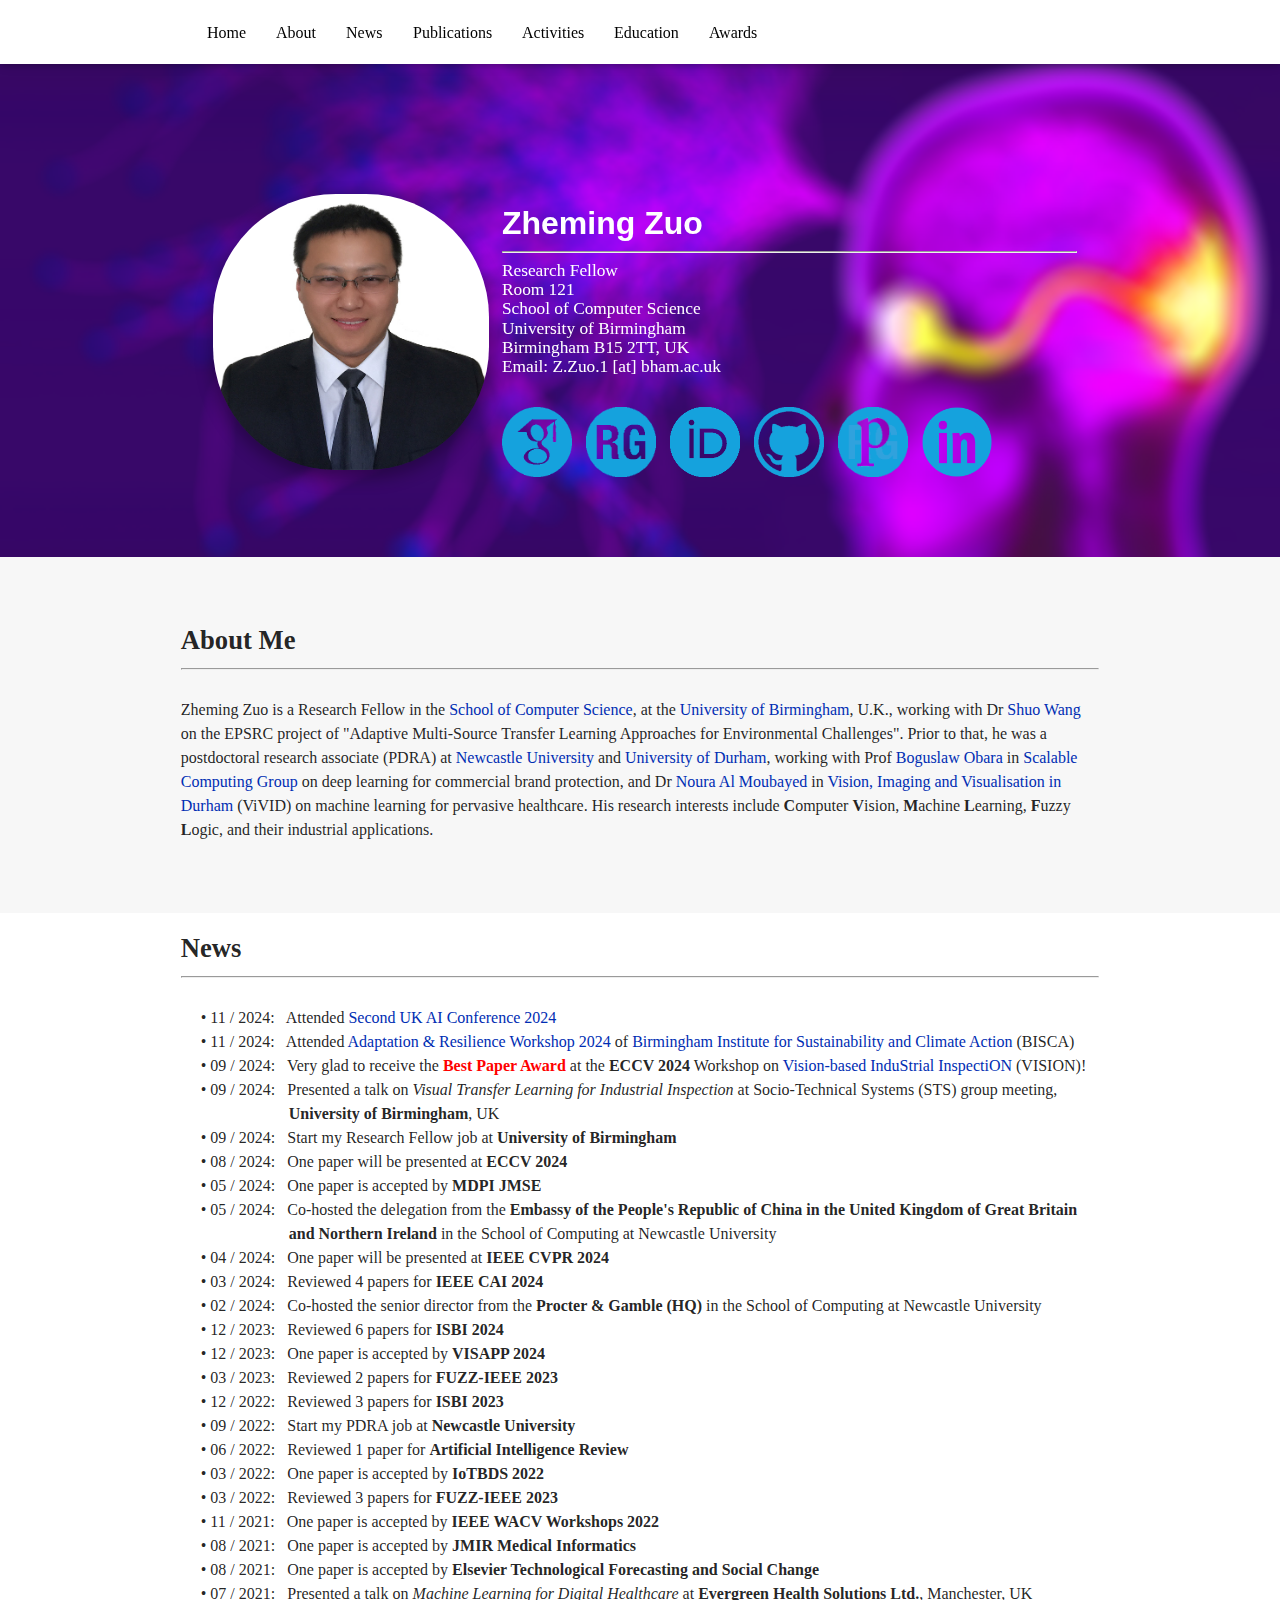
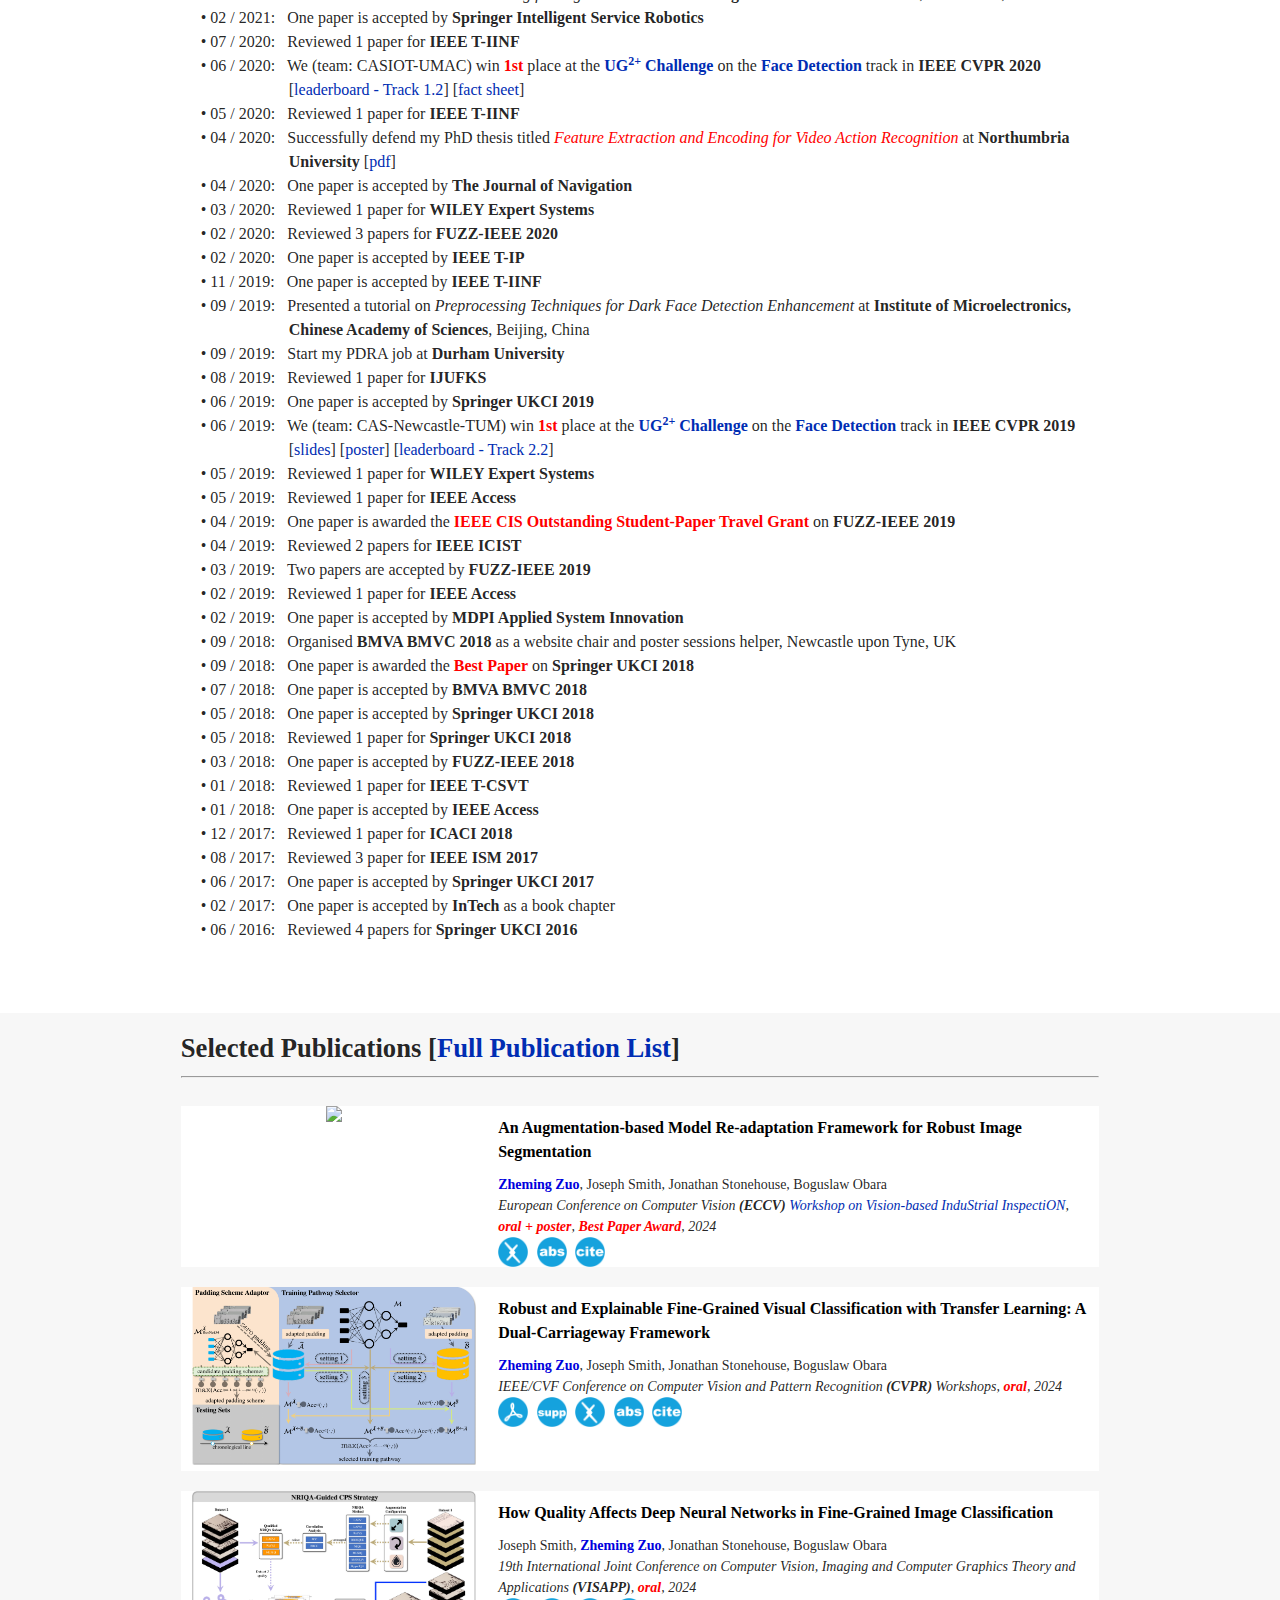
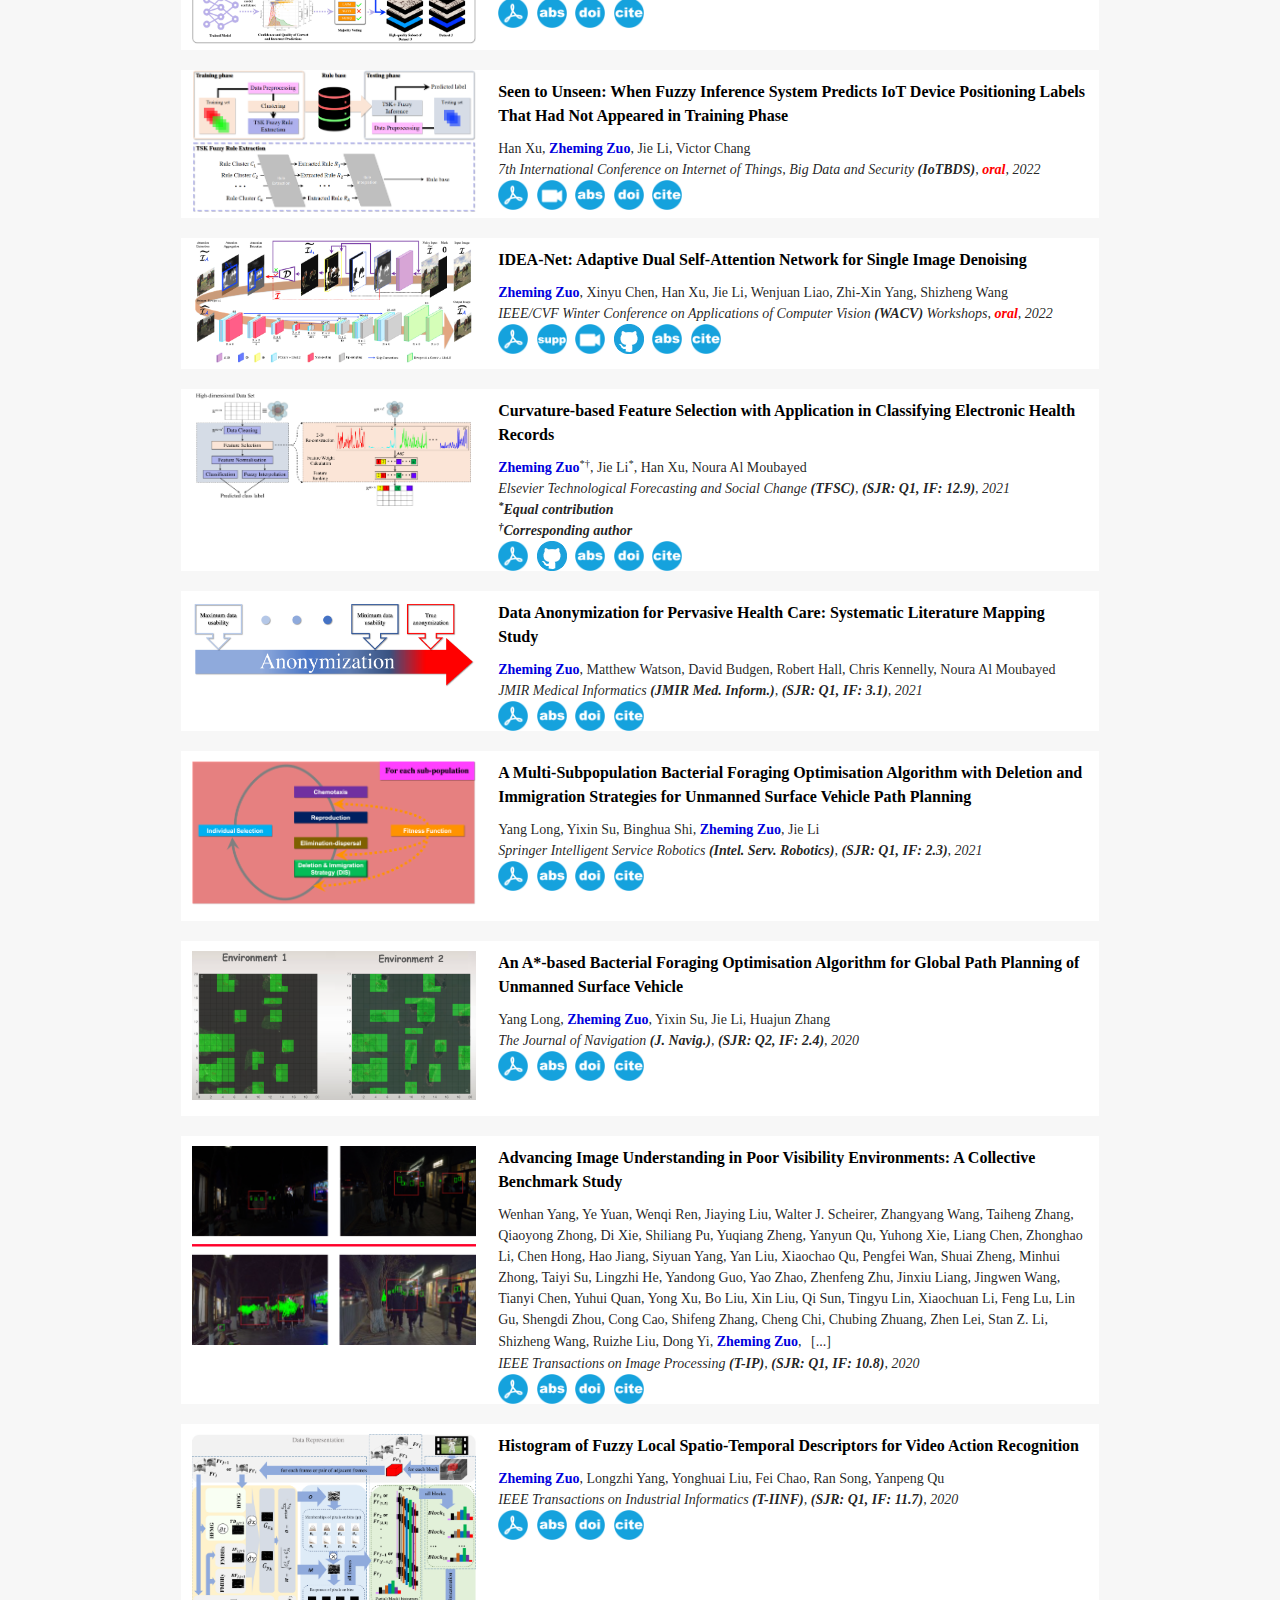
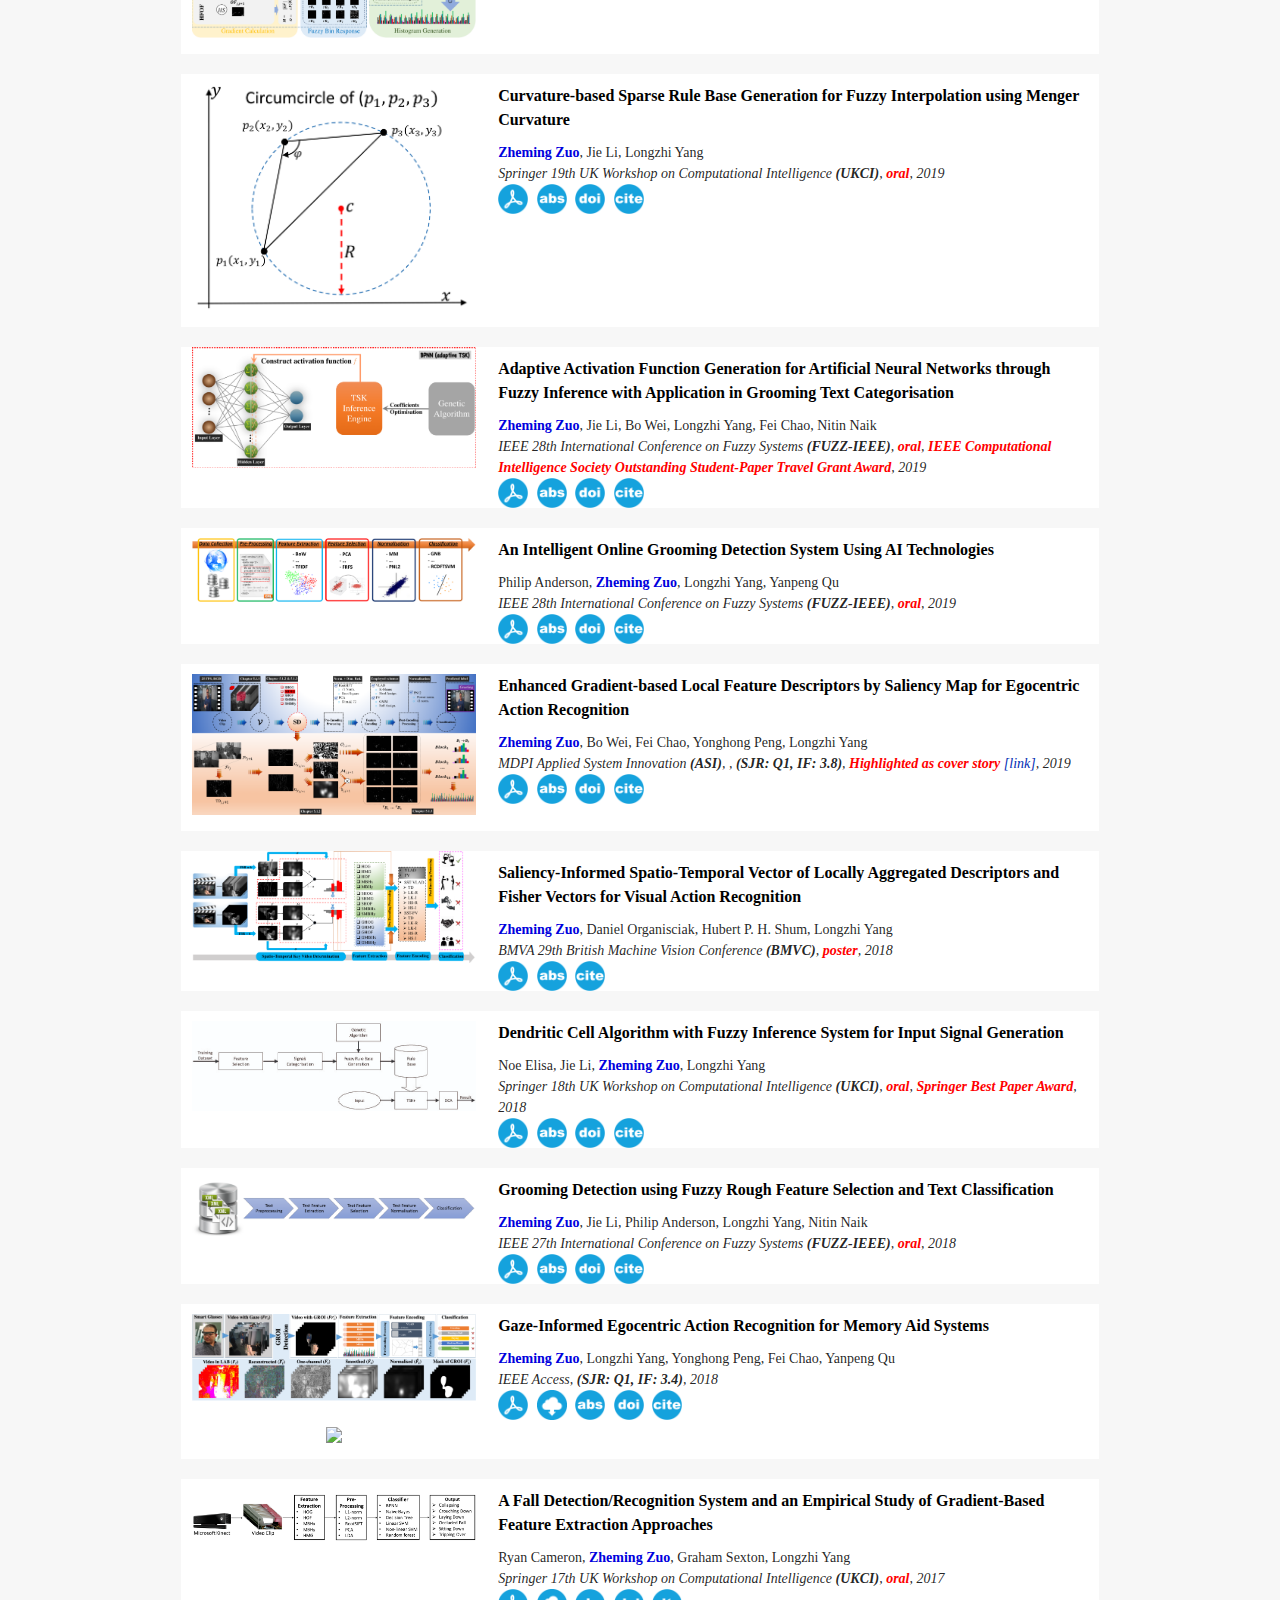
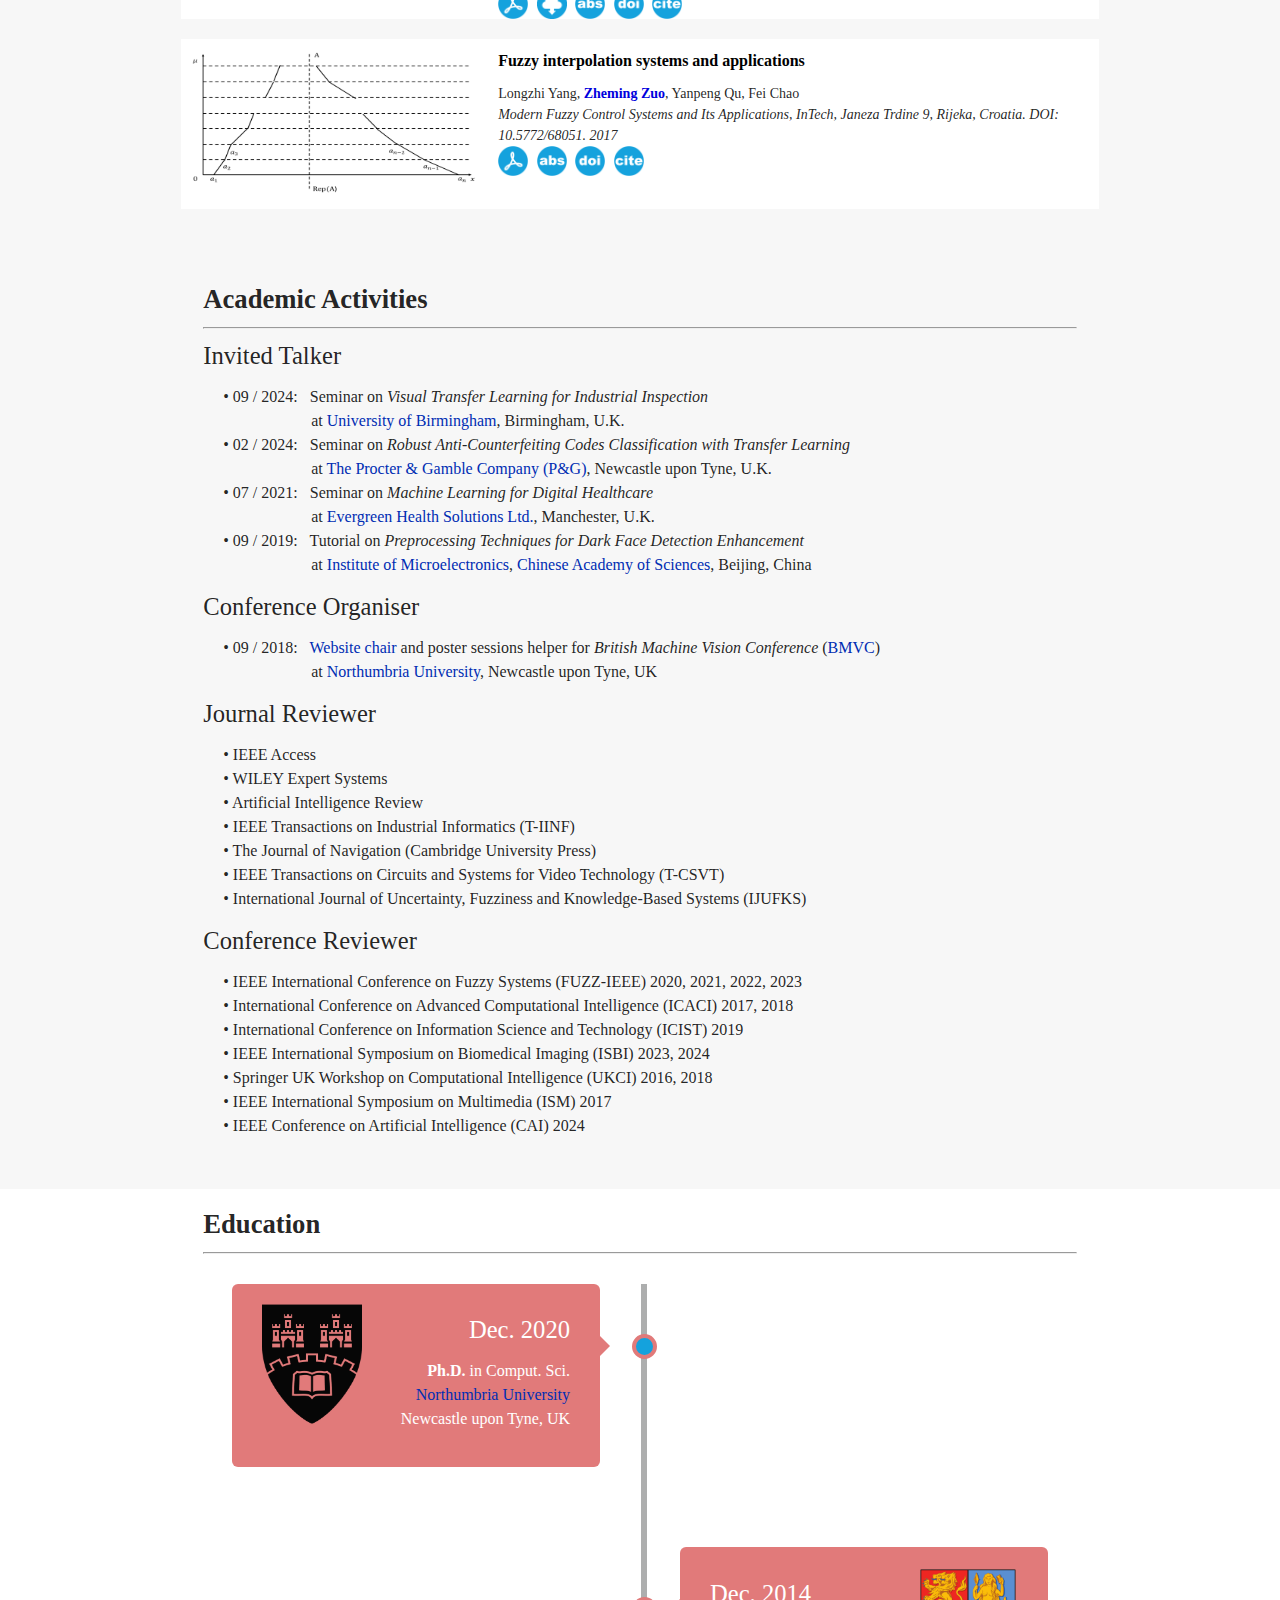
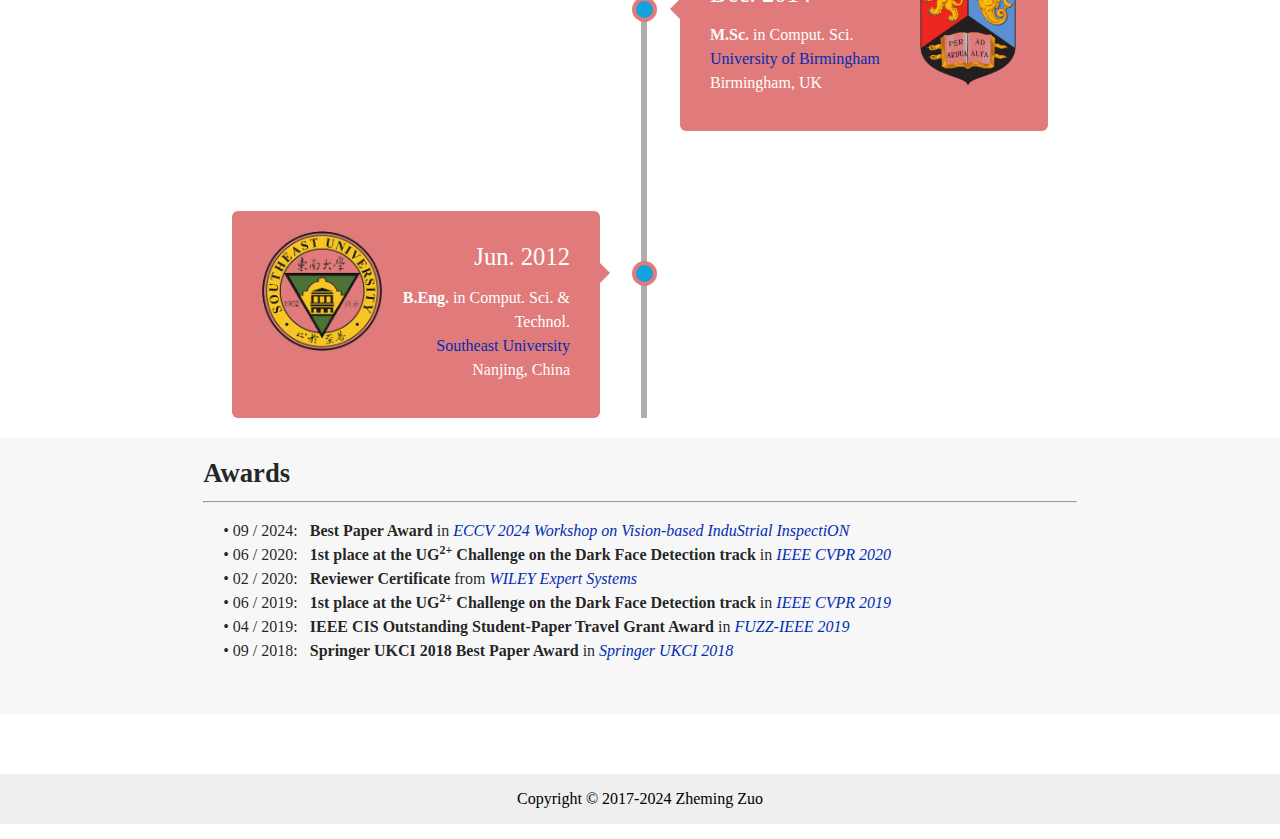
==== index.html @ 28f9f27c "Update index.html" ====
<!DOCTYPE html>
<html lang="en">

<head>
  <meta http-equiv="Content-Type" content="text/html; charset=UTF-8"/>
  <meta name="viewport" content="width=device-width, initial-scale=1, maximum-scale=1.0"/>
  <meta name="author" content="Zheming">
  <title>Zheming Zuo</title>

  <!-- CSS  -->
  <link href="css/materialize.min.css" type="text/css" rel="stylesheet" media="screen,projection"/>
  <link href="css/aos.css" type="text/css" rel="stylesheet" media="screen,projection"/>
  <link href="css/font-awesome.min.css" rel="stylesheet" >
  <link href="css/style.css" type="text/css" rel="stylesheet" media="screen,projection"/>
  <link href="css/zzPop.css" type="text/css" rel="stylesheet" media="screen,projection"/>
  <link rel="shortcut icon" href="images/profile.jpg">

  <!--  Scripts -->
  <script src="https://code.jquery.com/jquery-2.1.1.min.js"></script>
  <script src="js/materialize.js"></script>
  <script src="js/aos.js"></script>
  <script src="js/init.js"></script>
</head>

<body>

  <div class="navbar-fixed">

    <nav class="">
      <div class="nav-wrapper container"><a id="logo-container" href="#" class="brand-logo"></a>
        <ul class="left">
          <li><a class="nav-item waves-effect waves-light" href="#home">Home</a></li>
          <li><a class="nav-item waves-effect waves-light" href="#about">About</a></li>
          <li><a class="nav-item waves-effect waves-light" href="#news">News</a></li>
          <li><a class="nav-item waves-effect waves-light" href="#publication">Publications</a></li>
          <!-- <li><a class="nav-item waves-effect waves-light" href="#preprints">Preprints</a></li> -->
          <li><a class="nav-item waves-effect waves-light" href="#activities">Activities</a></li>
          <li><a class="nav-item waves-effect waves-light" href="#education">Education</a></li>
          <li><a class="nav-item waves-effect waves-light" href="#awards">Awards</a></li>
        </ul>

      </div>
    </nav>
  </div>

<!-- Profile -->
<div id="home" class="parallax-container scrollspy">


  <div class="container row cover-block">
    <div class="profile-image-block col s12 m12 l4 center">
        <img class="responsive-img profile-photo z-depth-2" src="images/profile.jpg">
    </div>

    <div class="profile-content-block col s12 m12 l8">
        <h5 class="profile-name">Zheming Zuo</h5>

        <hr>

        <h6 class="profile-link">
          Research Fellow<br>
          Room 121<br>
          <a href="https://www.birmingham.ac.uk/schools/computer-science" target="blank">School of Computer Science</a><br>
          <a href="https://www.birmingham.ac.uk/" target="blank">University of Birmingham</a><br>
          Birmingham B15 2TT, UK<br>
          Email: Z.Zuo.1 [at] bham.ac.uk
          </h6 class="profile-link">

        <h1></h1>

        <a href="https://goo.gl/EGStcZ" target="_blank"><img class="responsive-img social-photo " src="images/icons/google_scholar.png"></a>

        <a href="https://bit.ly/2OWPl8k" target="_blank"><img class="responsive-img social-photo " src="images/icons/rg.png"></a>

        <a href="https://orcid.org/0000-0003-1576-0865" target="_blank"><img class="responsive-img social-photo " src="images/icons/ORCID.png"></a>

        <a href="https://github.com/zhemingzuo" target="_blank"><img class="responsive-img social-photo " src="images/icons/github.png"></a>

        <a href="https://publons.com/researcher/3771976/zheming-zuo/" target="_blank"><img class="responsive-img social-photo " src="images/icons/publons.png"></a>

        <a href="https://linkedin.com/in/zheming-zuo-6bbbb7204" target="_blank"><img class="responsive-img social-photo " src="images/icons/linkedin.png"></a>
    </div>

  </div>

  <div class="parallax"><img src="images/cover_blur.png" alt="Unsplashed background img 1"></div>

</div>


<!-- About Me -->
<div class="section about-section scrollspy" id="about">

  <div class="row container">
    <br><br>
    <div class="row">
      <div class="title">About Me</div>
      <hr>
    </div>

    <div class="row">
      <p>
        Zheming Zuo is a Research Fellow in the <a href="https://www.birmingham.ac.uk/schools/computer-science" target="blank">School of Computer Science</a>, at the <a href="https://www.birmingham.ac.uk/" target="blank">University of Birmingham</a>, U.K., working with Dr <a href="https://www.birmingham.ac.uk/staff/profiles/computer-science/academic-staff/shuo-wang" target="blank">Shuo Wang</a> on the EPSRC project of "Adaptive Multi-Source Transfer Learning Approaches for Environmental Challenges". Prior to that, he was a postdoctoral research associate (PDRA) at <a href="https://www.ncl.ac.uk/" target="blank">Newcastle University</a> and <a href="https://www.durham.ac.uk/homepage/" target="blank">University of Durham</a>, working with Prof <a href="https://www.ncl.ac.uk/computing/staff/profile/boguslawobara.html" target="blank">Boguslaw Obara</a> in <a href="https://www.ncl.ac.uk/computing/research/scalable-computing/" target="blank">Scalable Computing Group</a> on deep learning for commercial brand protection, and Dr <a href="https://www.durham.ac.uk/staff/noura-al-moubayed/" target="blank">Noura Al Moubayed</a> in <a href="https://vivid.webspace.durham.ac.uk/" target="blank">Vision, Imaging and Visualisation in Durham</a> (ViVID) on machine learning for pervasive healthcare. His research interests include <b>C</b>omputer <b>V</b>ision, <b>M</b>achine <b>L</b>earning, <b>F</b>uzzy <b>L</b>ogic, and their industrial applications.
    </div>

  </div>
</div>


<!-- News -->
<div class="section news-section scrollspy" id="news">

  <div class="row container">
    <div class="row">
      <div class="title">News</div>
      <hr>
    </div>


    <div class="row">
      <ul>


      	<li>
          &emsp; &bull; 11 / 2024: &nbsp; Attended <a href="https://uk-ai.org/ukai2024/" target="blank">Second UK AI Conference 2024</a>
        </li>

      	<li>
          &emsp; &bull; 11 / 2024: &nbsp; Attended <a href="https://www.linkedin.com/posts/birmingham-institute-for-sustainability-and-climate-action_bisca-sustainability-adaptation-activity-7262571289855348740-f660/?utm_source=share&utm_medium=member_desktop" target="blank">Adaptation & Resilience Workshop 2024</a> of <a href="https://www.birmingham.ac.uk/research/bisca/home-page" target="blank">Birmingham Institute for Sustainability and Climate Action</a> (BISCA)
        </li>

        <li>

          &emsp; &bull; 09 / 2024: &nbsp; Very glad to receive the <font color="red"><b>Best Paper Award</b></font> at the <b>ECCV 2024</b> Workshop on <a href="https://vision-based-industrial-inspection.github.io/eccv-24/" target="blank">Vision-based InduStrial InspectiON</a> (VISION)!
        </li>

        <li>
          &emsp; &bull; 09 / 2024: &nbsp; Presented a talk on <i>Visual Transfer Learning for Industrial Inspection</i> at Socio-Technical Systems (STS) group meeting,<br> &emsp; &ensp; &emsp; &ensp; &emsp; &ensp; &nbsp;&nbsp; <b>University of Birmingham</b>, UK
        </li>

        <li>
          &emsp; &bull; 09 / 2024: &nbsp; Start my Research Fellow job at <b>University of Birmingham</b>
        </li>

        <li>
          &emsp; &bull; 08 / 2024: &nbsp; One paper will be presented at <b>ECCV 2024</b>
        </li>

        <li>
          &emsp; &bull; 05 / 2024: &nbsp; One paper is accepted by <b>MDPI JMSE</b>
        </li>

        <li>
          &emsp; &bull; 05 / 2024: &nbsp; Co-hosted the delegation from the <b> Embassy of the People's Republic of China in the United Kingdom of Great Britain <br> &ensp; &emsp; &ensp; &emsp; &ensp; &emsp; &ensp; and Northern Ireland </b> in the School of Computing at Newcastle University
        </li>

        <li>
          &emsp; &bull; 04 / 2024: &nbsp; One paper will be presented at <b>IEEE CVPR 2024</b>
        </li>

        <li>
          &emsp; &bull; 03 / 2024: &nbsp; Reviewed 4 papers for <b>IEEE CAI 2024</b>
        </li>

        <li>
          &emsp; &bull; 02 / 2024: &nbsp; Co-hosted the senior director from the <b>Procter & Gamble (HQ)</b> in the School of Computing at Newcastle University
        </li>        

        <li>
          &emsp; &bull; 12 / 2023: &nbsp; Reviewed 6 papers for <b>ISBI 2024</b>
        </li>

        <li>
          &emsp; &bull; 12 / 2023: &nbsp; One paper is accepted by <b>VISAPP 2024</b>
        </li>

        <li>
          &emsp; &bull; 03 / 2023: &nbsp; Reviewed 2 papers for <b>FUZZ-IEEE 2023</b>
        </li>

        <li>
          &emsp; &bull; 12 / 2022: &nbsp; Reviewed 3 papers for <b>ISBI 2023</b>
        </li>

        <li>
          &emsp; &bull; 09 / 2022: &nbsp; Start my PDRA job at <b>Newcastle University</b>
        </li>

        <li>
          &emsp; &bull; 06 / 2022: &nbsp; Reviewed 1 paper for <b>Artificial Intelligence Review</b>
        </li>

        <li>
          &emsp; &bull; 03 / 2022: &nbsp; One paper is accepted by <b>IoTBDS 2022</b>
        </li>

        <li>
          &emsp; &bull; 03 / 2022: &nbsp; Reviewed 3 papers for <b>FUZZ-IEEE 2023</b>
        </li>

        <li>
          &emsp; &bull; 11 / 2021: &nbsp; One paper is accepted by <b>IEEE WACV Workshops 2022</b>
        </li>
        
        <li>
          &emsp; &bull; 08 / 2021: &nbsp; One paper is accepted by <b>JMIR Medical Informatics</b>
        </li>

        <li>
          &emsp; &bull; 08 / 2021: &nbsp; One paper is accepted by <b>Elsevier Technological Forecasting and Social Change</b>
        </li>

        <li>
          &emsp; &bull; 07 / 2021: &nbsp; Presented a talk on <i>Machine Learning for Digital Healthcare</i> at <b>Evergreen Health Solutions Ltd.</b>, Manchester, UK
        </li>

        <li>
          &emsp; &bull; 02 / 2021: &nbsp; One paper is accepted by <b>Springer Intelligent Service Robotics</b>
        </li>

        <li>
          &emsp; &bull; 07 / 2020: &nbsp; Reviewed 1 paper for <b>IEEE T-IINF</b>
        </li>

        <li>
          &emsp; &bull; 06 / 2020: &nbsp; We (team: CASIOT-UMAC) win <font color="red"><b>1st</b></font> place at the <b><a href="http://cvpr2022.ug2challenge.org/program20/challenges20.html" target="blank">UG<SUP>2+</SUP> Challenge</a></b> on the <b><a href="http://cvpr2022.ug2challenge.org/program20/track1.html" target="blank">Face Detection</a></b> track in <b>IEEE CVPR 2020</b><br> &emsp; &ensp; &emsp; &ensp; &emsp; &ensp; &nbsp;&nbsp; [<a href="http://cvpr2022.ug2challenge.org/program20/leaderboard20_t1.html" target="blank">leaderboard - Track 1.2</a>] [<a href="https://drive.google.com/file/d/1Zry6MMDTjc_u_Nt9IURrCrC0mOc-F6Lm/view" target="blank">fact sheet</a>]
        </li>

        <li>
          &emsp; &bull; 05 / 2020: &nbsp; Reviewed 1 paper for <b>IEEE T-IINF</b>
        </li>

        <li>
          &emsp; &bull; 04 / 2020: &nbsp; Successfully defend my PhD thesis titled <font color="red"><i>Feature Extraction and Encoding for Video Action Recognition</i></font> at <b>Northumbria<br> &emsp; &ensp; &emsp; &ensp; &emsp; &ensp; &nbsp;&nbsp; University</b> [<a href="https://nrl.northumbria.ac.uk/id/eprint/45073/1/zuo.zheming_phd.pdf" target="blank">pdf</a>]
        </li>

        <li>
          &emsp; &bull; 04 / 2020: &nbsp; One paper is accepted by <b>The Journal of Navigation</b>
        </li>

        <li>
          &emsp; &bull; 03 / 2020: &nbsp; Reviewed 1 paper for <b>WILEY Expert Systems</b>
        </li>

        <li>
          &emsp; &bull; 02 / 2020: &nbsp; Reviewed 3 papers for <b>FUZZ-IEEE 2020</b>
        </li>

        <li>
          &emsp; &bull; 02 / 2020: &nbsp; One paper is accepted by <b>IEEE T-IP</b>
        </li>

		    <li>
          &emsp; &bull; 11 / 2019: &nbsp; One paper is accepted by <b>IEEE T-IINF</b>
        </li>

        <li>
          &emsp; &bull; 09 / 2019: &nbsp; Presented a tutorial on <i>Preprocessing Techniques for Dark Face Detection Enhancement</i> at <b>Institute of Microelectronics,<br> &emsp; &ensp; &emsp; &ensp; &emsp; &ensp; &nbsp;&nbsp; Chinese Academy of Sciences</b>, Beijing, China
        </li>

      	<li>
          &emsp; &bull; 09 / 2019: &nbsp; Start my PDRA job at <b>Durham University</b>
        </li>

        <li>
          &emsp; &bull; 08 / 2019: &nbsp; Reviewed 1 paper for <b>IJUFKS</b>
        </li>

        <li>
          &emsp; &bull; 06 / 2019: &nbsp; One paper is accepted by <b>Springer UKCI 2019</b>
        </li>

      	<li>
          &emsp; &bull; 06 / 2019: &nbsp; We (team: CAS-Newcastle-TUM) win <font color="red"><b>1st</b></font> place at the <b><a href="http://cvpr2022.ug2challenge.org/program19/challenges19.html" target="blank">UG<SUP>2+</SUP> Challenge</a></b> on the <b><a href="http://cvpr2022.ug2challenge.org/program19/track2.html" target="blank">Face Detection</a></b> track in <b>IEEE CVPR 2019</b><br> &emsp; &ensp; &emsp; &ensp; &emsp; &ensp; &ensp; [<a href="profile/contests/CVPR2019_UG2_PPT.pdf" target="blank">slides</a>] [<a href="profile/contests/CVPR2019_UG2_Poster.pdf" target="blank">poster</a>] [<a href="http://cvpr2022.ug2challenge.org/program19/leaderboard19_t2.html" target="blank">leaderboard - Track 2.2</a>]
        </li>

        <li>
          &emsp; &bull; 05 / 2019: &nbsp; Reviewed 1 paper for <b>WILEY Expert Systems</b>
        </li>

        <li>
          &emsp; &bull; 05 / 2019: &nbsp; Reviewed 1 paper for <b>IEEE Access</b>
        </li>

        <li>
          &emsp; &bull; 04 / 2019: &nbsp; One paper is awarded the <font color="red"><b>IEEE CIS Outstanding Student-Paper Travel Grant</b></font> on <b>FUZZ-IEEE 2019</b>
        </li>

        <li>
          &emsp; &bull; 04 / 2019: &nbsp; Reviewed 2 papers for <b>IEEE ICIST</b>
        </li>

        <li>
          &emsp; &bull; 03 / 2019: &nbsp; Two papers are accepted by <b>FUZZ-IEEE 2019</b>
        </li>

        <li>
          &emsp; &bull; 02 / 2019: &nbsp; Reviewed 1 paper for <b>IEEE Access</b>
        </li>

        <li>
          &emsp; &bull; 02 / 2019: &nbsp; One paper is accepted by <b>MDPI Applied System Innovation</b>
        </li>

        <li>
          &emsp; &bull; 09 / 2018: &nbsp; Organised <b>BMVA BMVC 2018</b> as a website chair and poster sessions helper, Newcastle upon Tyne, UK
        </li>

        <li>
          &emsp; &bull; 09 / 2018: &nbsp; One paper is awarded the <font color="red"><b>Best Paper</b></font> on <b>Springer UKCI 2018</b>
        </li>

        <li>
          &emsp; &bull; 07 / 2018: &nbsp; One paper is accepted by <b>BMVA BMVC 2018</b>
        </li>

        <li>
          &emsp; &bull; 05 / 2018: &nbsp; One paper is accepted by <b>Springer UKCI 2018</b>
        </li>

        <li>
          &emsp; &bull; 05 / 2018: &nbsp; Reviewed 1 paper for <b>Springer UKCI 2018</b>
        </li>

        <li>
          &emsp; &bull; 03 / 2018: &nbsp; One paper is accepted by <b>FUZZ-IEEE 2018</b>
        </li>

        <li>
          &emsp; &bull; 01 / 2018: &nbsp; Reviewed 1 paper for <b>IEEE T-CSVT</b>
        </li>

        <li>
          &emsp; &bull; 01 / 2018: &nbsp; One paper is accepted by <b>IEEE Access</b>
        </li>

        <li>
          &emsp; &bull; 12 / 2017: &nbsp; Reviewed 1 paper for <b>ICACI 2018</b>
        </li>

        <li>
          &emsp; &bull; 08 / 2017: &nbsp; Reviewed 3 paper for <b>IEEE ISM 2017</b>
        </li>

        <li>
          &emsp; &bull; 06 / 2017: &nbsp; One paper is accepted by <b>Springer UKCI 2017</b>
        </li>

        <li>
          &emsp; &bull; 02 / 2017: &nbsp; One paper is accepted by <b>InTech</b> as a book chapter
        </li>

        <li>
          &emsp; &bull; 06 / 2016: &nbsp; Reviewed 4 papers for <b>Springer UKCI 2016</b>
        </li>

      </ul>

    </div>
  </div>

</div>


<!-- Publications -->
<div class="section publication-section scrollspy" id="publication">
  <div class="row container">
    <div class="row">
      <div class="title">Selected Publications [<a href="https://scholar.google.com/citations?user=jzpjf4UAAAAJ&hl=en" target="blank">Full Publication List</a>]</div>
      <hr>
    </div>
      <a id="jointdet"></a>


      <div class="row paper-block", id="ECCVW-2024-AMRF">
        <div class="col s12 m12 l4 center">
            <img class="responsive-img" src="images/publications/2024_Conf_ECCV.png">
        </div>

        <div class="col s12 m12 l8">
          <div class="paper-title">An Augmentation-based Model Re-adaptation Framework for Robust Image Segmentation</div>
          <div class="paper-author"><font color="#0000dd"><b>Zheming Zuo</b></font>, Joseph Smith, Jonathan Stonehouse, Boguslaw Obara</div>
          <div class="paper-conf">European Conference on Computer Vision <b>(ECCV)</b> <a href="https://vision-based-industrial-inspection.github.io/eccv-24/" target="blank">Workshop on Vision-based InduStrial InspectiON</a>, <b><font color="red">oral + poster</font></b>, <b><font color="red">Best Paper Award</font></b>, 2024</div>
          <div>
            <!-- <a href="https://openaccess.thecvf.com/content/CVPR2024W/TCV2024/papers/Zuo_Robust_and_Explainable_Fine-Grained_Visual_Classification_with_Transfer_Learning_A_CVPRW_2024_paper.pdf" target="blank">
              <img class="responsive-img icon" src="images/icons/pdf.png" title="paper">
            </a> -->

            <a href="https://arxiv.org/pdf/2409.09530" target="blank">
              <img class="responsive-img icon" src="images/icons/arxiv.png" title="arXiv">
            </a>
            <img class="responsive-img icon" src="images/icons/abs.png" id="zzBtnA21" title="abstract">
            <!-- <a href="TBC" target="blank">
              <img class="responsive-img icon" src="images/icons/doi.png" title="doi">
            </a> -->
            <img class="responsive-img icon" src="images/icons/cite.png" id="zzBtn21" title="citation">
          </div>

          <div id="zzModal21" class="modal">
            <div class="modal-content">
              <div class="modal-header">
                <span class="close"></span>
                <h4>Cite</h4>
              </div>
            <div class="modal-body">
                <embed WMODE="transparent" id="player" width="1280" height="200" border="0" src="profile/publications/citation/2024_Conf_ECCV.txt">
            </div>
          </div>
          </div>

          <div id="zzModalA21" class="modal">
            <div class="modal-content">
              <div class="modal-header">
                <span class="close"></span>
                <h4>Abstract</h4>
              </div>
            <div class="modal-body">
                <embed WMODE="transparent" id="player" width="1280" height="200" border="0" src="profile/publications/abstract/2024_Conf_ECCV.txt">
            </div>
          </div>
          </div>

        </div>
      </div>


       <div class="row paper-block", id="CVPRW-2024-DCF">
        <div class="col s12 m12 l4 center">
            <img class="responsive-img" src="images/publications/2024_Conf_CVPR.png">
        </div>

        <div class="col s12 m12 l8">
          <div class="paper-title">Robust and Explainable Fine-Grained Visual Classification with Transfer Learning: A Dual-Carriageway Framework</div>
          <div class="paper-author"><font color="#0000dd"><b>Zheming Zuo</b></font>, Joseph Smith, Jonathan Stonehouse, Boguslaw Obara</div>
          <div class="paper-conf">IEEE/CVF Conference on Computer Vision and Pattern Recognition <b>(CVPR)</b> Workshops, <b><font color="red">oral</font></b>, 2024</div>
          <div>
            <a href="https://openaccess.thecvf.com/content/CVPR2024W/TCV2024/papers/Zuo_Robust_and_Explainable_Fine-Grained_Visual_Classification_with_Transfer_Learning_A_CVPRW_2024_paper.pdf" target="blank">
              <img class="responsive-img icon" src="images/icons/pdf.png" title="paper">
            </a>

            <a href="https://openaccess.thecvf.com/content/CVPR2024W/TCV2024/supplemental/Zuo_Robust_and_Explainable_CVPRW_2024_supplemental.pdf" target="blank">
              <img class="responsive-img icon" src="images/icons/supp.png" title="supplementary materials">
            </a>
            <a href="https://arxiv.org/pdf/2405.05853" target="blank">
              <img class="responsive-img icon" src="images/icons/arxiv.png" title="arXiv">
            </a>
            <img class="responsive-img icon" src="images/icons/abs.png" id="zzBtnA20" title="abstract">
            <!-- <a href="TBC" target="blank">
              <img class="responsive-img icon" src="images/icons/doi.png" title="doi">
            </a> -->
            <img class="responsive-img icon" src="images/icons/cite.png" id="zzBtn20" title="citation">
          </div>

          <div id="zzModal20" class="modal">
            <div class="modal-content">
              <div class="modal-header">
                <span class="close"></span>
                <h4>Cite</h4>
              </div>
            <div class="modal-body">
                <embed WMODE="transparent" id="player" width="1280" height="200" border="0" src="profile/publications/citation/2024_Conf_CVPR.txt">
            </div>
          </div>
          </div>

          <div id="zzModalA20" class="modal">
            <div class="modal-content">
              <div class="modal-header">
                <span class="close"></span>
                <h4>Abstract</h4>
              </div>
            <div class="modal-body">
                <embed WMODE="transparent" id="player" width="1280" height="200" border="0" src="profile/publications/abstract/2024_Conf_CVPR.txt">
            </div>
          </div>
          </div>

        </div>
      </div>


       <div class="row paper-block">
        <div class="col s12 m12 l4 center">
            <img class="responsive-img" src="images/publications/2024_Conf_VISAPP.jpg">
        </div>

        <div class="col s12 m12 l8">
          <div class="paper-title">How Quality Affects Deep Neural Networks in Fine-Grained Image Classification</div>
          <div class="paper-author">Joseph Smith, <font color="#0000dd"><b>Zheming Zuo</b></font>, Jonathan Stonehouse, Boguslaw Obara</div>
          <div class="paper-conf">19th International Joint Conference on Computer Vision, Imaging and Computer Graphics Theory and Applications <b>(VISAPP)</b>, <b><font color="red">oral</font></b>, 2024</div>
          <div>
            <a href="https://arxiv.org/pdf/2405.05742" target="blank">
              <img class="responsive-img icon" src="images/icons/pdf.png" title="paper">
            </a>
            <img class="responsive-img icon" src="images/icons/abs.png" id="zzBtnA19" title="abstract">
            <a href="https://www.scitepress.org/Link.aspx?doi=10.5220/0012359200003660" target="blank">
              <img class="responsive-img icon" src="images/icons/doi.png" title="doi">
            </a>
            <img class="responsive-img icon" src="images/icons/cite.png" id="zzBtn19" title="citation">
          </div>

          <div id="zzModal19" class="modal">
            <div class="modal-content">
              <div class="modal-header">
                <span class="close"></span>
                <h4>Cite</h4>
              </div>
            <div class="modal-body">
                <embed WMODE="transparent" id="player" width="1280" height="200" border="0" src="profile/publications/citation/2024_Conf_VISAPP.txt">
            </div>
          </div>
          </div>

          <div id="zzModalA19" class="modal">
            <div class="modal-content">
              <div class="modal-header">
                <span class="close"></span>
                <h4>Abstract</h4>
              </div>
            <div class="modal-body">
                <embed WMODE="transparent" id="player" width="1280" height="200" border="0" src="profile/publications/abstract/2024_Conf_VISAPP.txt">
            </div>
          </div>
          </div>

        </div>
      </div>



       <div class="row paper-block">
        <div class="col s12 m12 l4 center">
            <img class="responsive-img" src="images/publications/2022_Conf_IoTBDS.png">
        </div>

        <div class="col s12 m12 l8">
          <div class="paper-title">Seen to Unseen: When Fuzzy Inference System Predicts IoT Device Positioning Labels That Had Not Appeared in Training Phase</div>
          <div class="paper-author">Han Xu, <font color="#0000dd"><b>Zheming Zuo</b></font>, Jie Li, Victor Chang</div>
          <div class="paper-conf">7th International Conference on Internet of Things, Big Data and Security <b>(IoTBDS)</b>, <b><font color="red">oral</font></b>, 2022</div>
          <div>
            <a href="https://arxiv.org/pdf/2209.10627.pdf" target="blank">
              <img class="responsive-img icon" src="images/icons/pdf.png" title="paper">
            </a>
            <a href="https://www.youtube.com/watch?v=vCx80EfEuok" target="blank">
              <img class="responsive-img icon" src="images/icons/vid.png" title="video">
            </a>
            <img class="responsive-img icon" src="images/icons/abs.png" id="zzBtnA18" title="abstract">
            <a href="https://www.scitepress.org/Link.aspx?doi=10.5220/0011102800003194" target="blank">
              <img class="responsive-img icon" src="images/icons/doi.png" title="doi">
            </a>
            <img class="responsive-img icon" src="images/icons/cite.png" id="zzBtn18" title="citation">
          </div>

          <div id="zzModal18" class="modal">
            <div class="modal-content">
              <div class="modal-header">
                <span class="close"></span>
                <h4>Cite</h4>
              </div>
            <div class="modal-body">
                <embed WMODE="transparent" id="player" width="1280" height="200" border="0" src="profile/publications/citation/2022_Conf_IoTBDS.txt">
            </div>
          </div>
          </div>

          <div id="zzModalA18" class="modal">
            <div class="modal-content">
              <div class="modal-header">
                <span class="close"></span>
                <h4>Abstract</h4>
              </div>
            <div class="modal-body">
                <embed WMODE="transparent" id="player" width="1280" height="200" border="0" src="profile/publications/abstract/2022_Conf_IoTBDS.txt">
            </div>
          </div>
          </div>

        </div>
      </div>



      <div class="row paper-block">
        <div class="col s12 m12 l4 center">
            <img class="responsive-img" src="images/publications/2022_Conf_WACV.jpg">
        </div>

        <div class="col s12 m12 l8">
          <div class="paper-title">IDEA-Net: Adaptive Dual Self-Attention Network for Single Image Denoising</div>
          <div class="paper-author"><font color="#0000dd"><b>Zheming Zuo</b></font>, Xinyu Chen, Han Xu, Jie Li, Wenjuan Liao, Zhi-Xin Yang, Shizheng Wang</div>
          <div class="paper-conf">IEEE/CVF Winter Conference on Applications of Computer Vision <b>(WACV)</b> Workshops, <b><font color="red">oral</font></b>, 2022</div>
          <div>
            <a href="https://openaccess.thecvf.com/content/WACV2022W/WACI/papers/Zuo_IDEA-Net_Adaptive_Dual_Self-Attention_Network_for_Single_Image_Denoising_WACVW_2022_paper.pdf" target="blank">
              <img class="responsive-img icon" src="images/icons/pdf.png" title="paper">
            </a>

            <a href="https://openaccess.thecvf.com/content/WACV2022W/WACI/supplemental/Zuo_IDEA-Net_Adaptive_Dual_WACVW_2022_supplemental.pdf" target="blank">
              <img class="responsive-img icon" src="images/icons/supp.png" title="supplementary materials">
            </a>

            <a href="https://www.youtube.com/watch?v=zdZFHXXZHIQ" target="blank">
              <img class="responsive-img icon" src="images/icons/vid.png" title="video">
            </a>

            <a href="https://github.com/zhemingzuo/IDEA-Net" target="blank">
              <img class="responsive-img icon" src="images/icons/github_src.png" title="code">
            </a>
            <img class="responsive-img icon" src="images/icons/abs.png" id="zzBtnA17" title="abstract">
            <!-- <a href="https://ieeexplore.ieee.org/Xplore/home.jsp" target="blank">
              <img class="responsive-img icon" src="images/icons/doi.png" title="doi">
            </a> -->
            <img class="responsive-img icon" src="images/icons/cite.png" id="zzBtn17" title="citation">
          </div>

          <div id="zzModal17" class="modal">
            <div class="modal-content">
              <div class="modal-header">
                <span class="close"></span>
                <h4>Cite</h4>
              </div>
            <div class="modal-body">
                <embed WMODE="transparent" id="player" width="1280" height="200" border="0" src="profile/publications/citation/2022_Conf_WACV.txt">
            </div>
          </div>
          </div>

          <div id="zzModalA17" class="modal">
            <div class="modal-content">
              <div class="modal-header">
                <span class="close"></span>
                <h4>Abstract</h4>
              </div>
            <div class="modal-body">
                <embed WMODE="transparent" id="player" width="1280" height="200" border="0" src="profile/publications/abstract/2022_Conf_WACV.txt">
            </div>
          </div>
          </div>

        </div>
      </div>



      <div class="row paper-block">
        <div class="col s12 m12 l4 center">
            <img class="responsive-img" src="images/publications/2021_Journal_TFSC.jpg">
        </div>

        <div class="col s12 m12 l8">
          <div class="paper-title">Curvature-based Feature Selection with Application in Classifying Electronic Health Records</div>
          <div class="paper-author"><font color="#0000dd"><b>Zheming Zuo</b></font><SUP>*&dagger;</SUP>, Jie Li<SUP>*</SUP>, Han Xu, Noura Al Moubayed</div>
          <div class="paper-conf">Elsevier Technological Forecasting and Social Change <b>(TFSC)</b>, <b>(SJR: Q1, IF: 12.9)</b>, 2021</div>
          <div class="paper-conf"><b><SUP>*</SUP>Equal contribution</b></div>
          <div class="paper-conf"><b><SUP>&dagger;</SUP>Corresponding author</b></div>
          <div>
            <a href="https://arxiv.org/pdf/2101.03581.pdf" target="blank">
              <img class="responsive-img icon" src="images/icons/pdf.png" title="paper">
            </a>

            <a href="https://github.com/zhemingzuo/CFS" target="blank">
              <img class="responsive-img icon" src="images/icons/github_src.png" title="code">
            </a>
            <img class="responsive-img icon" src="images/icons/abs.png" id="zzBtnA15" title="abstract">
            <a href="https://www.sciencedirect.com/science/article/abs/pii/S0040162521005606" target="blank">
              <img class="responsive-img icon" src="images/icons/doi.png" title="doi">
            </a>
            <img class="responsive-img icon" src="images/icons/cite.png" id="zzBtn15" title="citation">
          </div>

          <div id="zzModal15" class="modal">
            <div class="modal-content">
              <div class="modal-header">
                <span class="close"></span>
                <h4>Cite</h4>
              </div>
            <div class="modal-body">
                <embed WMODE="transparent" id="player" width="1280" height="200" border="0" src="profile/publications/citation/2021_Journal_TFSC.txt">
            </div>
          </div>
          </div>

          <div id="zzModalA15" class="modal">
            <div class="modal-content">
              <div class="modal-header">
                <span class="close"></span>
                <h4>Abstract</h4>
              </div>
            <div class="modal-body">
                <embed WMODE="transparent" id="player" width="1280" height="200" border="0" src="profile/publications/abstract/2021_Journal_TFSC.txt">
            </div>
          </div>
          </div>

        </div>
      </div>



      <div class="row paper-block">
        <div class="col s12 m12 l4 center">
          <img class="responsive-img paper-img" src="images/publications/2021_Journal_JMIRMI.png">
        </div>

        <div class="col s12 m12 l8">
          <div class="paper-title">Data Anonymization for Pervasive Health Care: Systematic Literature Mapping Study</div>
          <div class="paper-author">
            <font color="#0000dd"><b>Zheming Zuo</b></font>, Matthew Watson, David Budgen, Robert Hall, Chris Kennelly, Noura Al Moubayed
          </div>

          <div class="paper-conf">JMIR Medical Informatics <b>(JMIR Med. Inform.)</b>, <b>(SJR: Q1, IF: 3.1)</b>, 2021</div>

          <div>
            <a href="https://medinform.jmir.org/2021/10/e29871" target="blank">
              <img class="responsive-img icon" src="images/icons/pdf.png" title="paper">
            </a>
            <img class="responsive-img icon" src="images/icons/abs.png" id="zzBtnA16" title="abstract">
            <a href="https://medinform.jmir.org/2021/10/e29871" target="blank">
              <img class="responsive-img icon" src="images/icons/doi.png" title="doi">
            </a>
            <img class="responsive-img icon" src="images/icons/cite.png" id="zzBtn16" title="citation">
          </div>

          <div id="zzModal16" class="modal">
            <div class="modal-content">
              <div class="modal-header">
                <span class="close"></span>
                <h4>Cite</h4>
              </div>
            <div class="modal-body">
                <embed WMODE="transparent" id="player" width="1280" height="200" border="0" src="profile/publications/citation/2021_Journal_JMIRMI.txt">
            </div>
          </div>
          </div>

          <div id="zzModalA16" class="modal">
            <div class="modal-content">
              <div class="modal-header">
                <span class="close"></span>
                <h4>Abstract</h4>
              </div>
            <div class="modal-body">
                <embed WMODE="transparent" id="player" width="1280" height="200" border="0" src="profile/publications/abstract/2021_Journal_JMIRMI.txt">
            </div>
          </div>
          </div>

        </div>
      </div>


      <div class="row paper-block">
        <div class="col s12 m12 l4 center">
          <img class="responsive-img paper-img" src="images/publications/2021_Journal_ISR.png">
        </div>

        <div class="col s12 m12 l8">
          <div class="paper-title">A Multi-Subpopulation Bacterial Foraging Optimisation Algorithm with Deletion and Immigration Strategies for Unmanned Surface Vehicle Path Planning</div>
          <div class="paper-author">
            Yang Long, Yixin Su, Binghua Shi, <font color="#0000dd"><b>Zheming Zuo</b></font>,  Jie Li
          </div>

          <div class="paper-conf">Springer Intelligent Service Robotics <b>(Intel. Serv. Robotics)</b>, <b>(SJR: Q1, IF: 2.3)</b>, 2021</div>

          <div>
            <a href="https://www.researchgate.net/publication/350400071_A_multi-subpopulation_bacterial_foraging_optimisation_algorithm_with_deletion_and_immigration_strategies_for_unmanned_surface_vehicle_path_planning" target="blank">
              <img class="responsive-img icon" src="images/icons/pdf.png" title="paper">
            </a>
            <img class="responsive-img icon" src="images/icons/abs.png" id="zzBtnA14" title="abstract">
            <a href="https://link.springer.com/article/10.1007/s11370-021-00361-y" target="blank">
              <img class="responsive-img icon" src="images/icons/doi.png" title="doi">
            </a>
            <img class="responsive-img icon" src="images/icons/cite.png" id="zzBtn14" title="citation">
          </div>

          <div id="zzModal14" class="modal">
            <div class="modal-content">
              <div class="modal-header">
                <span class="close"></span>
                <h4>Cite</h4>
              </div>
            <div class="modal-body">
                <embed WMODE="transparent" id="player" width="1280" height="200" border="0" src="profile/publications/citation/2021_Journal_ISR.txt">
            </div>
          </div>
          </div>

          <div id="zzModalA14" class="modal">
            <div class="modal-content">
              <div class="modal-header">
                <span class="close"></span>
                <h4>Abstract</h4>
              </div>
            <div class="modal-body">
                <embed WMODE="transparent" id="player" width="1280" height="200" border="0" src="profile/publications/abstract/2021_Journal_ISR.txt">
            </div>
          </div>
          </div>

        </div>
      </div>

      <div class="row paper-block">
        <div class="col s12 m12 l4 center">
          <img class="responsive-img paper-img" src="images/publications/2020_Journal_Navigation.png">
        </div>

        <div class="col s12 m12 l8">
          <div class="paper-title">An A*-based Bacterial Foraging Optimisation Algorithm for Global Path Planning of Unmanned Surface Vehicle</div>
          <div class="paper-author">
            Yang Long, <font color="#0000dd"><b>Zheming Zuo</b></font>, Yixin Su, Jie Li, Huajun Zhang
          </div>

          <div class="paper-conf">The Journal of Navigation <b>(J. Navig.)</b>, <b>(SJR: Q2, IF: 2.4)</b>, 2020</div>

          <div>
            <a href="https://www.researchgate.net/publication/341493140_An_A-based_Bacterial_Foraging_Optimisation_Algorithm_for_Global_Path_Planning_of_Unmanned_Surface_Vehicles" target="blank">
              <img class="responsive-img icon" src="images/icons/pdf.png" title="paper">
            </a>
            <img class="responsive-img icon" src="images/icons/abs.png" id="zzBtnA13" title="abstract">
            <a href="https://www.cambridge.org/core/journals/journal-of-navigation/article/an-abased-bacterial-foraging-optimisation-algorithm-for-global-path-planning-of-unmanned-surface-vehicles/24530F660005FDB643148B67AFA68BD2" target="blank">
              <img class="responsive-img icon" src="images/icons/doi.png" title="doi">
            </a>
            <img class="responsive-img icon" src="images/icons/cite.png" id="zzBtn13" title="citation">
          </div>

          <div id="zzModal13" class="modal">
            <div class="modal-content">
              <div class="modal-header">
                <span class="close"></span>
                <h4>Cite</h4>
              </div>
            <div class="modal-body">
                <embed WMODE="transparent" id="player" width="1280" height="200" border="0" src="profile/publications/citation/2020_Journal_Navigation.txt">
            </div>
          </div>
          </div>

          <div id="zzModalA13" class="modal">
            <div class="modal-content">
              <div class="modal-header">
                <span class="close"></span>
                <h4>Abstract</h4>
              </div>
            <div class="modal-body">
                <embed WMODE="transparent" id="player" width="1280" height="200" border="0" src="profile/publications/abstract/2020_Journal_Navigation.txt">
            </div>
          </div>
          </div>

        </div>
      </div>


      <div class="row paper-block">
        <div class="col s12 m12 l4 center">
          <img class="responsive-img paper-img" src="images/publications/2020_Journal_TIP.png">
        </div>

        <div class="col s12 m12 l8">
          <div class="paper-title">Advancing Image Understanding in Poor Visibility Environments: A Collective Benchmark Study</div>
          <div class="paper-author">
            Wenhan Yang, Ye Yuan, Wenqi Ren, Jiaying Liu, Walter J. Scheirer, Zhangyang Wang, Taiheng Zhang, Qiaoyong Zhong, Di Xie, Shiliang Pu, Yuqiang Zheng, Yanyun Qu, Yuhong Xie, Liang Chen, Zhonghao Li, Chen Hong, Hao Jiang, Siyuan Yang, Yan Liu, Xiaochao Qu, Pengfei Wan, Shuai Zheng, Minhui Zhong, Taiyi Su, Lingzhi He, Yandong Guo, Yao Zhao, Zhenfeng Zhu, Jinxiu Liang, Jingwen Wang, Tianyi Chen, Yuhui Quan, Yong Xu, Bo Liu, Xin Liu, Qi Sun, Tingyu Lin, Xiaochuan Li, Feng Lu, Lin Gu, Shengdi Zhou, Cong Cao, Shifeng Zhang, Cheng Chi, Chubing Zhuang, Zhen Lei, Stan Z. Li, Shizheng Wang, Ruizhe Liu, Dong Yi, <font color="#0000dd"><b>Zheming Zuo</b></font>, <span id="dots"><button onclick="authorFunction()" id="authorBtn1" class="zz_button_trans">[...]</button></span><span id="more">Jianning Chi, Huan Wang, Kai Wang, Yixiu Liu, Xingyu Gao, Zhenyu Chen, Chang Guo, Yongzhou Li, Huicai Zhong, Jing Huang, Heng Guo, Jianfei Yang, Wenjuan Liao, Jiangang Yang, Liguo Zhou, Mingyue Feng, Likun Qin <button onclick="authorFunction()" id="authorBtn2" class="zz_button_trans">[.]</button></span>
          </div>

          <div class="paper-conf">IEEE Transactions on Image Processing <b>(T-IP)</b>, <b>(SJR: Q1, IF: 10.8)</b>, 2020</div>

          <div>
            <a href="https://www.researchgate.net/publication/340238487_Advancing_Image_Understanding_in_Poor_Visibility_Environments_A_Collective_Benchmark_Study" target="blank">
              <img class="responsive-img icon" src="images/icons/pdf.png" title="paper">
            </a>
            <img class="responsive-img icon" src="images/icons/abs.png" id="zzBtnA12" title="abstract">
            <a href="https://ieeexplore.ieee.org/document/9049390" target="blank">
              <img class="responsive-img icon" src="images/icons/doi.png" title="doi">
            </a>
            <img class="responsive-img icon" src="images/icons/cite.png" id="zzBtn12" title="citation">
          </div>

          <div id="zzModal12" class="modal">
            <div class="modal-content">
              <div class="modal-header">
                <span class="close"></span>
                <h4>Cite</h4>
              </div>
            <div class="modal-body">
                <embed WMODE="transparent" id="player" width="1280" height="200" border="0" src="profile/publications/citation/2020_Journal_TIP.txt">
            </div>
          </div>
          </div>

          <div id="zzModalA12" class="modal">
            <div class="modal-content">
              <div class="modal-header">
                <span class="close"></span>
                <h4>Abstract</h4>
              </div>
            <div class="modal-body">
                <embed WMODE="transparent" id="player" width="1280" height="200" border="0" src="profile/publications/abstract/2020_Journal_TIP.txt">
            </div>
          </div>
          </div>

        </div>
      </div>


      <div class="row paper-block">
        <div class="col s12 m12 l4 center">
          <img class="responsive-img paper-img" src="images/publications/2020_Journal_TIINF.png">
        </div>

        <div class="col s12 m12 l8">
          <div class="paper-title">Histogram of Fuzzy Local Spatio-Temporal Descriptors for Video Action Recognition</div>
          <div class="paper-author">
            <font color="#0000dd"><b>Zheming Zuo</b></font>, Longzhi Yang, Yonghuai Liu, Fei Chao, Ran Song, Yanpeng Qu
          </div>

          <div class="paper-conf">IEEE Transactions on Industrial Informatics <b>(T-IINF)</b>, <b>(SJR: Q1, IF: 11.7)</b>, 2020</div>

          <div>
            <a href="https://www.researchgate.net/publication/337724529_Histogram_of_Fuzzy_Local_Spatio-Temporal_Descriptors_for_Video_Action_Recognition" target="blank">
              <img class="responsive-img icon" src="images/icons/pdf.png" title="paper">
            </a>
            <img class="responsive-img icon" src="images/icons/abs.png" id="zzBtnA11" title="abstract">
            <a href="https://ieeexplore.ieee.org/document/8919994" target="blank">
              <img class="responsive-img icon" src="images/icons/doi.png" title="doi">
            </a>
            <img class="responsive-img icon" src="images/icons/cite.png" id="zzBtn11" title="citation">
          </div>

          <div id="zzModal11" class="modal">
            <div class="modal-content">
              <div class="modal-header">
                <span class="close"></span>
                <h4>Cite</h4>
              </div>
            <div class="modal-body">
                <embed WMODE="transparent" id="player" width="1280" height="200" border="0" src="profile/publications/citation/2020_Journal_TIINF.txt">
            </div>
          </div>
          </div>

          <div id="zzModalA11" class="modal">
            <div class="modal-content">
              <div class="modal-header">
                <span class="close"></span>
                <h4>Abstract</h4>
              </div>
            <div class="modal-body">
                <embed WMODE="transparent" id="player" width="1280" height="200" border="0" src="profile/publications/abstract/2020_Journal_TIINF.txt">
            </div>
          </div>
          </div>

        </div>
      </div>


      <div class="row paper-block">
        <div class="col s12 m12 l4 center">
          <img class="responsive-img paper-img" src="images/publications/2019_Conf_UKCI.png">
        </div>

        <div class="col s12 m12 l8">
          <div class="paper-title">Curvature-based Sparse Rule Base Generation for Fuzzy Interpolation using Menger Curvature</div>
          <div class="paper-author">
            <font color="#0000dd"><b>Zheming Zuo</b></font>, Jie Li, Longzhi Yang
          </div>

          <div class="paper-conf">Springer 19th UK Workshop on Computational Intelligence <b>(UKCI)</b>, <font color="red"><b>oral</b></font>, 2019</div>
          
          <div>
            <a href="https://www.researchgate.net/publication/335502873_Curvature-Based_Sparse_Rule_Base_Generation_for_Fuzzy_Interpolation_Using_Menger_Curvature" target="blank">
              <img class="responsive-img icon" src="images/icons/pdf.png" title="paper">
            </a>
            <img class="responsive-img icon" src="images/icons/abs.png" id="zzBtnA10" title="abstract">
            <a href="https://link.springer.com/chapter/10.1007/978-3-030-29933-0_5" target="blank">
              <img class="responsive-img icon" src="images/icons/doi.png" title="doi">
            </a>
            <img class="responsive-img icon" src="images/icons/cite.png" id="zzBtn10" title="citation">
          </div>

          <div id="zzModal10" class="modal">
            <div class="modal-content">
              <div class="modal-header">
                <span class="close"></span>
                <h4>Cite</h4>
              </div>
            <div class="modal-body">
                <embed WMODE="transparent" id="player" width="1280" height="200" border="0" src="profile/publications/citation/2019_Conf_UKCI.txt">
            </div>
          </div>
          </div>

          <div id="zzModalA10" class="modal">
            <div class="modal-content">
              <div class="modal-header">
                <span class="close"></span>
                <h4>Abstract</h4>
              </div>
            <div class="modal-body">
                <embed WMODE="transparent" id="player" width="1280" height="200" border="0" src="profile/publications/abstract/2019_Conf_UKCI.txt">
            </div>
          </div>
          </div>

        </div>
      </div>

      <div class="row paper-block">

        <div class="col s12 m12 l4 center">
          <img class="responsive-img" src="images/publications/2019_Conf_FUZZ_2.png">
        </div>

        <div class="col s12 m12 l8">
          <div class="paper-title">Adaptive Activation Function Generation for Artificial Neural Networks through Fuzzy Inference with Application in Grooming Text Categorisation</div>
          <div class="paper-author">
            <font color="#0000dd"><b>Zheming Zuo</b></font>, Jie Li, Bo Wei, Longzhi Yang, Fei Chao, Nitin Naik
          </div>

          <div class="paper-conf">IEEE 28th International Conference on Fuzzy Systems <b>(FUZZ-IEEE)</b>, <b><font color="red">oral</font></b>, <b><font color="red">IEEE Computational Intelligence Society Outstanding Student-Paper Travel Grant Award</font></b>, 2019</div>
          
          <div>
            <a href="https://www.researchgate.net/publication/332442043_Adaptive_Activation_Function_Generation_for_Artificial_Neural_Networks_through_Fuzzy_Inference_with_Application_in_Grooming_Text_Categorisation" target="_blank">
              <img class="responsive-img icon" src="images/icons/pdf.png" title="paper">
            </a>
            <img class="responsive-img icon" src="images/icons/abs.png" id="zzBtnA9" title="abstract">
            <a href="https://ieeexplore.ieee.org/document/8858838" target="blank">
              <img class="responsive-img icon" src="images/icons/doi.png" title="doi">
            </a>
            <img class="responsive-img icon" src="images/icons/cite.png" id="zzBtn9" title="citation">
          </div>

          <div id="zzModal9" class="modal">
            <div class="modal-content">
              <div class="modal-header">
                <span class="close"></span>
                <h4>Cite</h4>
              </div>
            <div class="modal-body">
                <embed WMODE="transparent" id="player" width="1280" height="200" border="0" src="profile/publications/citation/2019_Conf_FUZZ_2.txt">
            </div>
          </div>
          </div>

          <div id="zzModalA9" class="modal">
            <div class="modal-content">
              <div class="modal-header">
                <span class="close"></span>
                <h4>Abstract</h4>
              </div>
            <div class="modal-body">
                <embed WMODE="transparent" id="player" width="1280" height="200" border="0" src="profile/publications/abstract/2019_Conf_FUZZ_2.txt">
            </div>
          </div>
          </div>

        </div>
      </div>


      <div class="row paper-block">

        <div class="col s12 m12 l4 center">
          <img class="responsive-img paper-img" src="images/publications/2019_Conf_FUZZ_1.png">
        </div>

        <div class="col s12 m12 l8">
          <div class="paper-title">An Intelligent Online Grooming Detection System Using AI Technologies</div>
          <div class="paper-author">
            Philip Anderson, <font color="#0000dd"><b>Zheming Zuo</b></font>, Longzhi Yang, Yanpeng Qu
          </div>

          <div class="paper-conf">IEEE 28th International Conference on Fuzzy Systems <b>(FUZZ-IEEE)</b>, <b><font color="red">oral</font></b>, 2019</div>
          
          <div>
            <a href="https://www.researchgate.net/publication/332441990_An_Intelligent_Online_Grooming_Detection_System_Using_AI_Technologies?_sg=Rec3HZIrcMEwJcOh-3BsXJd7JyBp1Nwo15Y0ZvwzsNKcpEJPBUCjhRU3Qd1i_45gWR_Vib9wBd9f5WdHwQurBqKhyBk9Y4G26nH-OaDC.JcBkXjQ9m_1bGj1R7lsi2MkWmHRrCi5IRcH6XdaLhIMz8yELBLncecMQfTqQXjg0DSBGzc1TqcvcciGZGadtdQ" target="blank">
              <img class="responsive-img icon" src="images/icons/pdf.png" title="paper">
            </a>
            <img class="responsive-img icon" src="images/icons/abs.png" id="zzBtnA8" title="abstract">
            <a href="https://ieeexplore.ieee.org/document/8858973" target="blank">
              <img class="responsive-img icon" src="images/icons/doi.png" title="doi">
            </a>
            <img class="responsive-img icon" src="images/icons/cite.png" id="zzBtn8" title="citation">
          </div>

          <div id="zzModal8" class="modal">
            <div class="modal-content">
              <div class="modal-header">
                <span class="close"></span>
                <h4>Cite</h4>
              </div>
            <div class="modal-body">
                <embed WMODE="transparent" id="player" width="1280" height="200" border="0" src="profile/publications/citation/2019_Conf_FUZZ_1.txt">
            </div>
          </div>
          </div>

          <div id="zzModalA8" class="modal">
            <div class="modal-content">
              <div class="modal-header">
                <span class="close"></span>
                <h4>Abstract</h4>
              </div>
            <div class="modal-body">
                <embed WMODE="transparent" id="player" width="1280" height="200" border="0" src="profile/publications/abstract/2019_Conf_FUZZ_1.txt">
            </div>
          </div>
          </div>

        </div>
      </div>


      <div class="row paper-block">

        <div class="col s12 m12 l4 center">
          <img class="responsive-img paper-img" src="images/publications/2019_Journal_ASI.png">
        </div>

        <div class="col s12 m12 l8">
          <div class="paper-title">Enhanced Gradient-based Local Feature Descriptors by Saliency Map for Egocentric Action Recognition</div>
          <div class="paper-author">
            <font color="#0000dd"><b>Zheming Zuo</b></font>, Bo Wei, Fei Chao, Yonghong Peng, Longzhi Yang
          </div>

          <div class="paper-conf">MDPI Applied System Innovation <b>(ASI)</b>, , <b>(SJR: Q1, IF: 3.8)</b>, <b><font color="red">Highlighted as cover story</font></b> <a href="https://www.mdpi.com/2571-5577/2/1" target="blank">[link]</a>, 2019</div>
          
          <div>
            <a href="https://www.researchgate.net/publication/331226597_Enhanced_Gradient-Based_Local_Feature_Descriptors_by_Saliency_Map_for_Egocentric_Action_Recognition" target="blank">
              <img class="responsive-img icon" src="images/icons/pdf.png" title="paper">
            </a>
            <img class="responsive-img icon" src="images/icons/abs.png" id="zzBtnA7" title="abstract">
            <a href="https://www.mdpi.com/2571-5577/2/1/7" target="blank">
              <img class="responsive-img icon" src="images/icons/doi.png" title="doi">
            </a>
            <img class="responsive-img icon" src="images/icons/cite.png" id="zzBtn7" title="citation">
          </div>

          <div id="zzModal7" class="modal">
            <div class="modal-content">
              <div class="modal-header">
                <span class="close"></span>
                <h4>Cite</h4>
              </div>
            <div class="modal-body">
                <embed WMODE="transparent" id="player" width="1280" height="200" border="0" src="profile/publications/citation/2019_Journal_ASI.txt">
            </div>
          </div>
          </div>

          <div id="zzModalA7" class="modal">
            <div class="modal-content">
              <div class="modal-header">
                <span class="close"></span>
                <h4>Abstract</h4>
              </div>
            <div class="modal-body">
                <embed WMODE="transparent" id="player" width="1280" height="200" border="0" src="profile/publications/abstract/2019_Journal_ASI.txt">
            </div>
          </div>
          </div>

        </div>
      </div>


      <div class="row paper-block">

        <div class="col s12 m12 l4 center">
          <img class="responsive-img" src="images/publications/2018_Conf_BMVC.png">
        </div>

        <div class="col s12 m12 l8">
          <div class="paper-title">Saliency-Informed Spatio-Temporal Vector of Locally Aggregated Descriptors and Fisher Vectors for Visual Action Recognition</div>
          <div class="paper-author">
            <font color="#0000dd"><b>Zheming Zuo</b></font>, Daniel Organisciak, Hubert P. H. Shum, Longzhi Yang
          </div>

          <div class="paper-conf">BMVA 29th British Machine Vision Conference <b>(BMVC)</b>, <b><font color="red">poster</font></b>, 2018</div>
        
          <div>
            <a href="https://www.researchgate.net/publication/331642506_Saliency-Informed_Spatio-Temporal_Vector_of_Locally_Aggregated_Descriptors_and_Fisher_Vectors_for_Visual_Action_Recognition" target="_blank">
              <img class="responsive-img icon" src="images/icons/pdf.png" title="paper">
            </a>
            <img class="responsive-img icon" src="images/icons/abs.png" id="zzBtnA6" title="abstract">
            <img class="responsive-img icon" src="images/icons/cite.png" id="zzBtn6" title="citation">
          </div>

          <div id="zzModal6" class="modal">
            <div class="modal-content">
              <div class="modal-header">
                <span class="close"></span>
                <h4>Cite</h4>
              </div>
            <div class="modal-body">
                <embed WMODE="transparent" id="player" width="1280" height="200" border="0" src="profile/publications/citation/2018_Conf_BMVC.txt">
            </div>
          </div>
          </div>

          <div id="zzModalA6" class="modal">
            <div class="modal-content">
              <div class="modal-header">
                <span class="close"></span>
                <h4>Abstract</h4>
              </div>
            <div class="modal-body">
                <embed WMODE="transparent" id="player" width="1280" height="200" border="0" src="profile/publications/abstract/2018_Conf_BMVC.txt">
            </div>
          </div>
          </div>

        </div>
      </div>


      <div class="row paper-block">

        <div class="col s12 m12 l4 center">
          <img class="responsive-img paper-img" src="images/publications/2018_Conf_UKCI.jpg">
        </div>

        <div class="col s12 m12 l8">
          <div class="paper-title">Dendritic Cell Algorithm with Fuzzy Inference System for Input Signal Generation</div>
          <div class="paper-author">
            Noe Elisa, Jie Li, <font color="#0000dd"><b>Zheming Zuo</b></font>, Longzhi Yang
          </div>

          <div class="paper-conf">Springer 18th UK Workshop on Computational Intelligence <b>(UKCI)</b>, <b><font color="red">oral</font></b>, <b><font color="red">Springer Best Paper Award</font></b>, 2018</div>
          
          <div>
            <a href="https://www.researchgate.net/publication/[base64]" target="blank">
              <img class="responsive-img icon" src="images/icons/pdf.png" title="paper">
            </a>
            <img class="responsive-img icon" src="images/icons/abs.png" id="zzBtnA5" title="abstract">
            <a href="https://link.springer.com/chapter/10.1007/978-3-319-97982-3_17" target="blank">
              <img class="responsive-img icon" src="images/icons/doi.png" title="doi">
            </a>
            <img class="responsive-img icon" src="images/icons/cite.png" id="zzBtn5" title="citation">
          </div>

          <div id="zzModal5" class="modal">
            <div class="modal-content">
              <div class="modal-header">
                <span class="close"></span>
                <h4>Cite</h4>
              </div>
            <div class="modal-body">
                <embed WMODE="transparent" id="player" width="1280" height="200" border="0" src="profile/publications/citation/2018_Conf_UKCI.txt">
            </div>
          </div>
          </div>

          <div id="zzModalA5" class="modal">
            <div class="modal-content">
              <div class="modal-header">
                <span class="close"></span>
                <h4>Abstract</h4>
              </div>
            <div class="modal-body">
                <embed WMODE="transparent" id="player" width="1280" height="200" border="0" src="profile/publications/abstract/2018_Conf_UKCI.txt">
            </div>
          </div>
          </div>

        </div>
      </div>


      <div class="row paper-block">

        <div class="col s12 m12 l4 center">
          <img class="responsive-img paper-img" src="images/publications/2018_Conf_WCCI.png">
        </div>

        <div class="col s12 m12 l8">
          <div class="paper-title">Grooming Detection using Fuzzy Rough Feature Selection and Text Classification</div>
          <div class="paper-author">
            <font color="#0000dd"><b>Zheming Zuo</b></font>, Jie Li, Philip Anderson, Longzhi Yang, Nitin Naik
          </div>

          <div class="paper-conf">IEEE 27th International Conference on Fuzzy Systems <b>(FUZZ-IEEE)</b>, <b><font color="red">oral</font></b>, 2018</div>
          
          <div>
            <a href="https://www.researchgate.net/publication/326395362_Grooming_Detection_using_Fuzzy-Rough_Feature_Selection_and_Text_Classification?_sg=3Gx6gtOdgaqeuSR1_-J7Kl0By2ccmFgRFawNnz3mISY2XgEyC1Qu-EdJ4zbaoa5uCUPyIhSn5iGzezMj83tBmSloZqaBfq25uqB5XB7X.eGied9tnm2ZgUZ7lLsFSdiOCOIpQYHVuWPT2C39OLNIEjZ-OTWiVD2pHqM0dfSi6XWRDJ0VEuWRE0s1wB0-MAA" target="blank">
              <img class="responsive-img icon" src="images/icons/pdf.png" title="paper">
            </a>
            <img class="responsive-img icon" src="images/icons/abs.png" id="zzBtnA4" title="abstract">
            <a href="https://ieeexplore.ieee.org/document/8491591" target="blank">
              <img class="responsive-img icon" src="images/icons/doi.png" title="doi">
            </a>
            <img class="responsive-img icon" src="images/icons/cite.png" id="zzBtn4" title="citation">
          </div>

          <div id="zzModal4" class="modal">
            <div class="modal-content">
              <div class="modal-header">
                <span class="close"></span>
                <h4>Cite</h4>
              </div>
            <div class="modal-body">
                <embed WMODE="transparent" id="player" width="1280" height="200" border="0" src="profile/publications/citation/2018_Conf_WCCI.txt">
            </div>
          </div>
          </div>

          <div id="zzModalA4" class="modal">
            <div class="modal-content">
              <div class="modal-header">
                <span class="close"></span>
                <h4>Abstract</h4>
              </div>
            <div class="modal-body">
                <embed WMODE="transparent" id="player" width="1280" height="200" border="0" src="profile/publications/abstract/2018_Conf_WCCI.txt">
            </div>
          </div>
          </div>

        </div>
      </div>


      <div class="row paper-block">

        <div class="col s12 m12 l4 center">
          <img class="responsive-img paper-img" src="images/publications/2018_Journal_Access.png">
          <img class="responsive-img paper-img" src="images/publications/2018_Journal_Access_GROI.gif">
        </div>

        <div class="col s12 m12 l8">
          <div class="paper-title">Gaze-Informed Egocentric Action Recognition for Memory Aid Systems</div>
          <div class="paper-author">
            <font color="#0000dd"><b>Zheming Zuo</b></font>, Longzhi Yang, Yonghong Peng, Fei Chao, Yanpeng Qu
          </div>

          <div class="paper-conf">IEEE Access, <b>(SJR: Q1, IF: 3.4)</b>, 2018</div>
          
          <div>
            <a href="https://www.researchgate.net/publication/323501474_Gaze-Informed_Egocentric_Action_Recognition_for_Memory_Aid_Systems?_sg=V3KIQq0eVEpOjmxvTK1eddpZNkiZhodGP1rx7oHjJAhbhpcxslsoDuIoUzP72wSN8r7QSGwmgSJdBb98U-CWtSzO7vKul2U25ksyX2Qf.ynVBIthS4DZRvZWFHlVu7yQPmM7I6Eob4bOq-vtz_JI-dPaZXrIbgeCJl6hGD_MyUgweLEhASkSgwWMhZNtidg" target="blank">
              <img class="responsive-img icon" src="images/icons/pdf.png" title="paper">
            </a>
            <a href="./projects/UNN-GazeEAR/index.html" target="blank">
              <img class="responsive-img icon" src="images/icons/ds_download.png" title="Download dataset">
            </a>
            <img class="responsive-img icon" src="images/icons/abs.png" id="zzBtnA3" title="abstract">
            <a href="https://ieeexplore.ieee.org/document/8305456" target="blank">
              <img class="responsive-img icon" src="images/icons/doi.png" title="doi">
            </a>
            <img class="responsive-img icon" src="images/icons/cite.png" id="zzBtn3" title="citation">
          </div>

          <div id="zzModal3" class="modal">
            <div class="modal-content">
              <div class="modal-header">
                <span class="close"></span>
                <h4>Cite</h4>
              </div>
            <div class="modal-body">
                <embed WMODE="transparent" id="player" width="1280" height="200" border="0" src="profile/publications/citation/2018_Journal_Access.txt">
            </div>
          </div>
          </div>

          <div id="zzModalA3" class="modal">
            <div class="modal-content">
              <div class="modal-header">
                <span class="close"></span>
                <h4>Abstract</h4>
              </div>
            <div class="modal-body">
                <embed WMODE="transparent" id="player" width="1280" height="200" border="0" src="profile/publications/abstract/2018_Journal_Access.txt">
            </div>
          </div>
          </div>

        </div>
      </div>


      <div class="row paper-block">

        <div class="col s12 m12 l4 center">
          <img class="responsive-img paper-img" src="images/publications/2017_Conf_UKCI.png">
        </div>

        <div class="col s12 m12 l8">
          <div class="paper-title">A Fall Detection/Recognition System and an Empirical Study of Gradient-Based Feature Extraction Approaches</div>
          <div class="paper-author">
            Ryan Cameron, <font color="#0000dd"><b>Zheming Zuo</b></font>, Graham Sexton, Longzhi Yang
          </div>

          <div class="paper-conf">Springer 17th UK Workshop on Computational Intelligence <b>(UKCI)</b>, <b><font color="red">oral</font></b>, 2017</div>
          
          <div>
            <a href="https://www.researchgate.net/publication/319491862_A_Fall_DetectionRecognition_System_and_an_Empirical_Study_of_Gradient-Based_Feature_Extraction_Approaches" target="blank">
              <img class="responsive-img icon" src="images/icons/pdf.png" title="paper">
            </a>
            <a href="./projects/UNN-6/index.html" target="blank">
              <img class="responsive-img icon" src="images/icons/ds_download.png" title="Download dataset">
            </a>
            <img class="responsive-img icon" src="images/icons/abs.png" id="zzBtnA2" title="abstract">
            <a href="https://link.springer.com/chapter/10.1007/978-3-319-66939-7_24" target="blank">
              <img class="responsive-img icon" src="images/icons/doi.png" title="doi">
            </a>
            <img class="responsive-img icon" src="images/icons/cite.png" id="zzBtn2" title="citation">
          </div>

          <div id="zzModal2" class="modal">
            <div class="modal-content">
              <div class="modal-header">
                <span class="close"></span>
                <h4>Cite</h4>
              </div>
            <div class="modal-body">
                <embed WMODE="transparent" id="player" width="1280" height="200" border="0" src="profile/publications/citation/2017_Conf_UKCI.txt">
            </div>
          </div>
          </div>

          <div id="zzModalA2" class="modal">
            <div class="modal-content">
              <div class="modal-header">
                <span class="close"></span>
                <h4>Abstract</h4>
              </div>
            <div class="modal-body">
                <embed WMODE="transparent" id="player" width="1280" height="200" border="0" src="profile/publications/abstract/2017_Conf_UKCI.txt">
            </div>
          </div>
          </div>

        </div>
      </div>


      <div class="row paper-block">

        <div class="col s12 m12 l4 center">
          <img class="responsive-img paper-img" src="images/publications/2017_BookChapter_InTech.png">
        </div>

        <div class="col s12 m12 l8">
          <div class="paper-title">Fuzzy interpolation systems and applications</div>
          <div class="paper-author">
            Longzhi Yang, <font color="#0000dd"><b>Zheming Zuo</b></font>, Yanpeng Qu, Fei Chao
          </div>

          <div class="paper-conf">Modern Fuzzy Control Systems and Its Applications, InTech, Janeza Trdine 9, Rijeka, Croatia. DOI: 10.5772/68051. 2017</div>
          
          <div>
            <a href="https://www.researchgate.net/publication/319397735_Fuzzy_Interpolation_Systems_and_Applications" target="blank">
              <img class="responsive-img icon" src="images/icons/pdf.png" title="paper">
            </a>
            <img class="responsive-img icon" src="images/icons/abs.png" id="zzBtnA1" title="abstract">
            <a href="https://www.intechopen.com/books/modern-fuzzy-control-systems-and-its-applications/fuzzy-interpolation-systems-and-applications" target="blank">
              <img class="responsive-img icon" src="images/icons/doi.png" title="doi">
            </a>
            <img class="responsive-img icon" src="images/icons/cite.png" id="zzBtn1" title="citation">
          </div>

          <div id="zzModal1" class="modal">
            <div class="modal-content">
              <div class="modal-header">
                <span class="close"></span>
                <h4>Cite</h4>
              </div>
            <div class="modal-body">
                <embed WMODE="transparent" id="player" width="1280" height="200" border="0" src="profile/publications/citation/2017_BookChapter_InTech.txt">
            </div>
          </div>
          </div>

          <div id="zzModalA1" class="modal">
            <div class="modal-content">
              <div class="modal-header">
                <span class="close"></span>
                <h4>Abstract</h4>
              </div>
            <div class="modal-body">
                <embed WMODE="transparent" id="player" width="1280" height="200" border="0" src="profile/publications/abstract/2017_BookChapter_InTech.txt">
            </div>
          </div>
          </div>
        </div>
      </div>

  </div>

</div>

<!-- Preprints -->
<!-- <div class="section preprints-section scrollspy" id="preprints">
  <div class="row container">
    <div class="row">
      <div class="title">Preprints</div>
      <hr>
    </div>

      <div class="row paper-block">
        <div class="col s12 m12 l4 center">
            <img class="responsive-img" src="images/publications/2021_Preprint_1.jpg">
        </div>

        <div class="col s12 m12 l8">
          <div class="paper-title">Curvature-based Feature Selection with Application in Classifying Electronic Health Records</div>
          <div class="paper-author"><font color="#0000dd"><b>Zheming Zuo</b></font><SUP>*</SUP>, Jie Li<SUP>*</SUP>, Han Xu, Noura Al Moubayed</div>
          <div class="paper-conf">arXiv preprint arXiv:2101.03581, 2021</div>
          <div class="paper-conf"><b><SUP>*</SUP>Equal contribution</b></div>
          <div>
            <a href="https://arxiv.org/pdf/2101.03581.pdf" target="blank">
              <img class="responsive-img icon" src="images/icons/pdf.png" title="paper">
            </a>

            <img class="responsive-img icon" src="images/icons/abs.png" id="zzBtnA15" title="abstract">
            <a href="https://github.com/zhemingzuo/CFS" target="blank">
              <img class="responsive-img icon" src="images/icons/github_src.png" title="code">
            </a>
            <img class="responsive-img icon" src="images/icons/cite.png" id="zzBtn15" title="citation">
          </div>

          <div id="zzModal15" class="modal">
            <div class="modal-content">
              <div class="modal-header">
                <span class="close"></span>
                <h4>Cite</h4>
              </div>
            <div class="modal-body">
                <embed WMODE="transparent" id="player" width="1280" height="200" border="0" src="profile/publications/citation/2021_Preprint_1.txt">
            </div>
          </div>
          </div>

          <div id="zzModalA15" class="modal">
            <div class="modal-content">
              <div class="modal-header">
                <span class="close"></span>
                <h4>Abstract</h4>
              </div>
            <div class="modal-body">
                <embed WMODE="transparent" id="player" width="1280" height="200" border="0" src="profile/publications/abstract/2021_Preprint_1.txt">
            </div>
          </div>
          </div>



        </div>
      </div>
  </div>
</div> -->


<!-- Academic Activities -->
<div class="section activities-section scrollspy" id="activities">
  <div class="row container">
    <div class="col s12">
      <div class="title">Academic Activities</div>
      <hr>

        <h5>Invited Talker</h5>
        <ul>
          <li>&emsp; &bull; 09 / 2024: &nbsp; Seminar on <i>Visual Transfer Learning for Industrial Inspection</i><br>
          &emsp;&emsp;&emsp;&emsp;&emsp;&emsp;&nbsp;&nbsp; at <a href="https://www.birmingham.ac.uk/" target="_blank">University of Birmingham</a>, Birmingham, U.K.</li>
          <li>&emsp; &bull; 02 / 2024: &nbsp; Seminar on <i>Robust Anti-Counterfeiting Codes Classification with Transfer Learning</i><br>
          &emsp;&emsp;&emsp;&emsp;&emsp;&emsp;&nbsp;&nbsp; at <a href="https://www.pg.co.uk/" target="_blank">The Procter & Gamble Company (P&G)</a>, Newcastle upon Tyne, U.K.</li>
          <li>&emsp; &bull; 07 / 2021: &nbsp; Seminar on <i>Machine Learning for Digital Healthcare</i><br>
          &emsp;&emsp;&emsp;&emsp;&emsp;&emsp;&nbsp;&nbsp; at <a href="https://www.evergreen-life.co.uk/" target="_blank">Evergreen Health Solutions Ltd.</a>, Manchester, U.K.</li>
          <li>&emsp; &bull; 09 / 2019: &nbsp; Tutorial on <i>Preprocessing Techniques for Dark Face Detection Enhancement</i><br>
          &emsp;&emsp;&emsp;&emsp;&emsp;&emsp;&nbsp;&nbsp; at <a href="http://english.ime.cas.cn/" target="_blank">Institute of Microelectronics</a>, <a href="https://english.cas.cn/" target="_blank">Chinese Academy of Sciences</a>, Beijing, China</li>
        </ul>

        <h5>Conference Organiser</h5>
        <ul>
          <li>&emsp; &bull; 09 / 2018: &nbsp; <a href="http://bmvc2018.org/people.html" target="_blank">Website chair</a> and poster sessions helper for <i>British Machine Vision Conference</i> (<a href="http://bmvc2018.org/index.html" target="_blank">BMVC</a>)<br>
          &emsp;&emsp;&emsp;&emsp;&emsp;&emsp;&nbsp;&nbsp; at <a href="https://www.northumbria.ac.uk/study-at-northumbria?ds_rl=1265464&ds_rl=1183725&ds_rl=1265464&gclid=CjwKCAjwssD0BRBIEiwA-JP5rHsk8FvtVU9xoD5PIRfQ-5oKVxtSHc5otO_CWQ0_SmAJQpxwB611EBoCXgoQAvD_BwE&gclsrc=aw.ds" target="_blank">Northumbria University</a>, Newcastle upon Tyne, UK 
          <!-- <a href="http://www.bmva.org/bmva-news/2018-09.pdf" target="blank"><img class="responsive-img icon" src="images/icons/news.png" title="news"></a> -->
          </li>
        </ul>

        <h5>Journal Reviewer</h5>
        <ul>
          <li>&emsp; &bull; IEEE Access</li>
          <li>&emsp; &bull; WILEY Expert Systems</li>
          <li>&emsp; &bull; Artificial Intelligence Review</li>
          <li>&emsp; &bull; IEEE Transactions on Industrial Informatics (T-IINF)</li>
          <li>&emsp; &bull; The Journal of Navigation (Cambridge University Press)</li>
          <li>&emsp; &bull; IEEE Transactions on Circuits and Systems for Video Technology (T-CSVT)</li>
          <li>&emsp; &bull; International Journal of Uncertainty, Fuzziness and Knowledge-Based Systems (IJUFKS)</li>
        </ul>

        <h5>Conference Reviewer</h5>
        <ul>
          <li>&emsp; &bull; IEEE International Conference on Fuzzy Systems (FUZZ-IEEE) 2020, 2021, 2022, 2023</li>
          <li>&emsp; &bull; International Conference on Advanced Computational Intelligence (ICACI) 2017, 2018</li>
          <li>&emsp; &bull; International Conference on Information Science and Technology (ICIST) 2019</li>
          <li>&emsp; &bull; IEEE International Symposium on Biomedical Imaging (ISBI) 2023, 2024</li>
          <li>&emsp; &bull; Springer UK Workshop on Computational Intelligence (UKCI) 2016, 2018</li>
          <li>&emsp; &bull; IEEE International Symposium on Multimedia (ISM) 2017</li>
          <li>&emsp; &bull; IEEE Conference on Artificial Intelligence (CAI) 2024</li>
        </ul>

    </div>
  </div>
</div>


<!-- Education -->
<div class="section education-section scrollspy" id="education">
  <div class="row container">
    <div class="col s12">
      <div class="title">Education</div>
      <hr>
  </div>

  <div class="zztimeline">
  <div class="zzcontainer zzleft" type="text-align:right">
    <div class="zzcontent zz">
      <img src="images/education/UNN.png" style="width:100px;height:120px;" align="left" class="img-responsive edu-img">
      <h5 class="zz">Dec. 2020</h2>
      <p class="zz">
        <b>Ph.D.</b> in Comput. Sci.<br>
        <a href="https://www.northumbria.ac.uk/?ds_rl=1265464&ds_rl=1183725&ds_rl=1265464&gclid=CjwKCAiAis3vBRBdEiwAHXB29EWwWQv9Od7mPOMpwkLGC3jaqGbm_1vV19Ar2Ot-YxXCUpJrpq924BoCZXIQAvD_BwE&gclsrc=aw.ds" target="_blank">Northumbria University</a><br>
        Newcastle upon Tyne, UK
      </p>
    </div>
  </div>

  <div class="zzcontainer zzright">
    <div class="zzcontent">
      <img src="images/education/UoB.png" style="width:100px;height:120px;" align="right" class="img-responsive edu-img">
      <h5 class="zz">Dec. 2014</h2>
      <p class="p zz">
        <b>M.Sc.</b> in Comput. Sci.<br>
        <a href="https://www.birmingham.ac.uk/index.aspx" target="_blank">University of Birmingham</a><br>
        Birmingham, UK
      </p>
    </div>
  </div>

  <div class="zzcontainer zzleft" type="text-align:right">
    <div class="zzcontent zz">
      <img src="images/education/SEU.png" style="width:120px;height:120px;" align="left" class="img-responsive edu-img">
      <h5 class="zz">Jun. 2012</h2>
      <p class="p zz">
        <b>B.Eng.</b> in Comput. Sci. & Technol.<br>
        <a href="https://www.seu.edu.cn/english/main.htm" target="_blank">Southeast University</a><br>
        Nanjing, China
      </p>
    </div>
  </div>
</div>

  
</div>

<!-- Awards -->
<div class="section awards-section scrollspy" id="awards">
  <div class="row container">
    <div class="col s12">
      <div class="title">Awards</div>
      <hr>
      <ul>
        <li>&emsp; &bull; 09 / 2024: &nbsp; <b>Best Paper Award</b> in <i><a href="https://eccv.ecva.net/" target="_blank">ECCV 2024</a> <a href="https://vision-based-industrial-inspection.github.io/eccv-24/" target="_blank">Workshop on Vision-based InduStrial InspectiON</a></i></li>
        <li>&emsp; &bull; 06 / 2020: &nbsp; <b>1st place at the UG<SUP>2+</SUP> Challenge on the Dark Face Detection track</b> in <i><a href="http://cvpr2020.thecvf.com/" target="_blank">IEEE CVPR 2020</a></i></li>
        <li>&emsp; &bull; 02 / 2020: &nbsp; <b>Reviewer Certificate</b> from <i><a href="https://onlinelibrary.wiley.com/journal/14680394" target="_blank">WILEY Expert Systems</a></i></li>
      	<li>&emsp; &bull; 06 / 2019: &nbsp; <b>1st place at the UG<SUP>2+</SUP> Challenge on the Dark Face Detection track</b> in <i><a href="http://cvpr2019.thecvf.com/" target="_blank">IEEE CVPR 2019</a></i></li>
        <li>&emsp; &bull; 04 / 2019: &nbsp; <b>IEEE CIS Outstanding Student-Paper Travel Grant Award</b> in <i><a href="https://attend.ieee.org/fuzzieee-2019/" target="_blank">FUZZ-IEEE 2019</a></i></li>
        <li>&emsp; &bull; 09 / 2018: &nbsp; <b>Springer UKCI 2018 Best Paper Award</b> in <i><a href="https://link.springer.com/book/10.1007/978-3-319-97982-3" target="_blank">Springer UKCI 2018</a></i></li>
      </ul>
    </div>
  </div>
</div>


<!-- Footer -->
<footer class="page-footer white lighten-4">
    <div class="row">
      <div class="col l4 offset-l4 s12">
        <script type="text/javascript" id="clustrmaps" src="//cdn.clustrmaps.com/map_v2.js?cl=ffffff&w=a&t=tt&d=tiBoO2Iqy0GrB3yQwjHsMdrFGKxuPjalnzMNHMIFXA8"></script>
      </div>
    </div>
    <div class="footer-copyright center black-text">
      Copyright © 2017-2024 Zheming Zuo
    </div>

</footer>


</body>
</html>
---- css/style.css ----
/* Custom Stylesheet */
/**
 * Use this file to override Materialize files so you can update
 * the core Materialize files in the future
 *
 * Made By MaterializeCSS.com
 */
html{
 }
body{
    /*font-family: Palatino Linotype, Helvetica Neue, Helvetica, Arial, sans-serif;*/
    font-family: "Times New Roman", Times, serif;
    font-size: 12pt;
}

/** {
  box-sizing: border-box;
}*/

h5.zz {
  color: white;
}

p.zz {
  color: white;
}

div.zz {
  text-align: right;
}

#more {display: none;}

/* The actual timeline (the vertical ruler) */
.zztimeline {
  position: relative;
  max-width: 1000px;
  margin: 0 auto;
}

/* The actual timeline (the vertical ruler) */
.zztimeline::after {
  content: '';
  position: absolute;
  width: 6px;
  background-color: #ADAEAE;
  top: 80px;
  bottom: 0;
  left: 50%;
  margin-left: 1px;
}

/* Container around content */
.zzcontainer {
  padding: 80px 40px 0px;
  position: relative;
  background-color: inherit;
  width: 50%;
}

/* The circles on the timeline */
.zzcontainer::after {
  content: '';
  position: absolute;
  width: 25px;
  height: 25px;
  right: -17px;
  background-color: #14A2DD;
  border: 4px solid #e17a7a;
  top: 130px;
  border-radius: 50%;
  z-index: 1;
}

/* Place the container to the left */
.zzleft {
  left: 0;
}

/* Place the container to the right */
.zzright {
  left: 50%;
}

/* Add arrows to the left container (pointing right) */
.zzleft::before {
  content: " ";
  height: 0;
  position: absolute;
  top: 132px;
  width: 0;
  z-index: 1;
  right: 30px;
  border: medium solid #e17a7a;
  border-width: 10px 0 10px 10px;
  border-color: transparent transparent transparent #e17a7a;
}

/* Add arrows to the right container (pointing left) */
.zzright::before {
  content: " ";
  height: 0;
  position: absolute;
  top: 132px;
  width: 0;
  z-index: 1;
  left: 30px;
  border: medium solid #e17a7a;
  border-width: 10px 10px 10px 0;
  border-color: transparent #e17a7a transparent transparent;
}

.zz_button_trans{   
background-color: Transparent;
border: none;
cursor:pointer;    
}

/* Fix the circle for containers on the right side */
.zzright::after {
  left: -8px;
}

/* The actual content */
.zzcontent {
  padding: 20px 30px;
  background-color: #e17a7a;
  position: relative;
  border-radius: 6px;
}

.profile-section{
  background: white;
}

.about-section{
  background: #f7f7f7;
}

.news-section{
  background: white;
}

.publication-section{
  background: #f7f7f7;
}

.preprints-section{
  background: white;
}

.activities-section{
  background: #f7f7f7;
}

.education-section{
  background: white;
}

.awards-section{
  background: #f7f7f7;
}

.title{
    font-size: 20pt;
    font-weight: bold;
}
.subtitle{
    font-size: 16pt;
    font-weight: bold;
}

nav{
  background-color: rgba(255,255,255,0.25) !important;
  -webkit-transition: all 0.5s ease-out;
    -moz-transition: all 0.5s ease-out;
    -o-transition: all 0.5s ease-out;
    -ms-transition: all 0.5s ease-out;
    transition: all 0.5s ease-out;
}
nav.white {
  background-color: rgba(255,255,255,1) !important;
}

.nav-item{
    font-size: 12pt !important;
    color: black;
}

.nav-menu{
  color:black;
}

.cover-block {
  padding-top: 120px;
  padding-bottom: 50px;
}

.profile-link{
  font-size: 13pt;
}

.profile-link a {
  color: white;
  -o-transition:0.5s;
  -ms-transition:0.5s;
  -moz-transition:0.5s;
  -webkit-transition:0.5s;
  transition:0.5s;
}
.profile-link a:hover {
  color: #3BB9FF;
  -o-transition:0.5s;
  -ms-transition:0.5s;
  -moz-transition:0.5s;
  -webkit-transition:0.5s;
  transition:0.5s;
}

.profile-block {
    background-color: #fff;
    transition: box-shadow .25s;
    border-radius: 20px;
}

.profile-image-block {
    vertical-align: middle;
}

.profile-content-block{
    color: white;
    padding-top: 10px !important;
}

.profile-photo{
    border-radius: 123px !important;
    border-color: white;
    margin: 10px;
}

.profile-name{
  font-size: 32px;
  font-weight: bold;
  font-family: Palatino Linotype, Helvetica Neue, Helvetica, Arial, sans-serif;
}

.about-card{
    border-radius: 40px;
}


.social-photo{
    width: 70px !important;
    margin-right: 10px;
    padding-bottom: 10px;
}

.social-photo{
    -webkit-transition: all 0.5s ease; /* Safari and Chrome */
    -moz-transition: all 0.5s ease; /* Firefox */
    -o-transition: all 0.5s ease; /* IE 9 */
    -ms-transition: all 0.5s ease; /* Opera */
    transition: all 0.5s ease;
}
.social-photo:hover {
    -webkit-transform:scale(1.2); /* Safari and Chrome */
    -moz-transform:scale(1.2); /* Firefox */
    -ms-transform:scale(1.2); /* IE 9 */
    -o-transform:scale(1.2); /* Opera */
     transform:scale(1.2);
}


.collection {
    border: 0px !important;
}
.collection-item{
    border: 0px !important;
}

.icon{
    width: 30px;
    margin-right: 5px;
    vertical-align: middle;
    -webkit-transition: all 0.5s ease; /* Safari and Chrome */
    -moz-transition: all 0.5s ease; /* Firefox */
    -o-transition: all 0.5s ease; /* IE 9 */
    -ms-transition: all 0.5s ease; /* Opera */
    transition: all 0.5s ease;
}
.icon:hover {
    -webkit-transform:scale(1.2); /* Safari and Chrome */
    -moz-transform:scale(1.2); /* Firefox */
    -ms-transform:scale(1.2); /* IE 9 */
    -o-transform:scale(1.2); /* Opera */
     transform:scale(1.2);
}
.news-date {
    width: 120px !important;
}

.test{
    border: 10px solid;
}


.parallax-container {
  margin-top: 0px;
  min-height: 400px;
  line-height: 0;
  height: auto;
  color: rgba(255,255,255,.9);
}
  .parallax-container .section {
    width: 100%;
  }

@media only screen and (max-width : 992px) {
  .parallax-container .section {
    position: absolute;
    top: 40%;
  }
  #home .section {
    top: 10%;
  }
}

@media only screen and (max-width : 600px) {
  #home .section {
    top: 10%;
  }
}

@media only screen and (max-width : 992px) {
  .profile-content-block {
    text-align: center;
  }
}

.paper-block {
  background-color: white;
  font-size: 14px !important;
}

.paper-img {
  padding-top: 10px;
  padding-bottom: 10px;
}
.paper-title{
  padding-top: 10px;
  padding-bottom: 10px;
  font-size: 16px;
  font-weight: bold;
  color: black;
}

.paper-author{
  font-size: 14px !important;
}

.paper-conf{
  font-size: 14px !important;
  font-style: italic !important;
}

a {
  color: #002db3;
  -o-transition:0.5s;
  -ms-transition:0.5s;
  -moz-transition:0.5s;
  -webkit-transition:0.5s;
  transition:0.5s;
}
a:hover{
  color: #3BB9FF;
  -o-transition:0.5s;
  -ms-transition:0.5s;
  -moz-transition:0.5s;
  -webkit-transition:0.5s;
  transition:0.5s;
}

.publication-hr{
  border: 0;
  border-top: 1px solid #DDDDDD;
}

/* -----------------------------------------------
 * Timeline
 * --------------------------------------------- */
 .timeline {
    list-style: none;
    padding: 10px 0;
    position: relative;
    font-weight: 300;
}
.timeline:before {
    top: 0;
    bottom: 0;
    position: absolute;
    content:" ";
    width: 1px;
    /*background: #62ACE1;*/
    background: #DDDDDD;
    left: 50%;
    margin-left: -1.5px;
}
.timeline > li {
    margin-bottom: 50px;
    position: relative;
    width: 50%;
    float: left;
    clear: left;
}
.timeline > li:before, .timeline > li:after {
    content:" ";
    display: table;
}
.timeline > li:after {
    clear: both;
}
.timeline > li:before, .timeline > li:after {
    content:" ";
    display: table;
}
.timeline > li:after {
    clear: both;
}
.timeline > li > .timeline-panel {
    width: calc(100% - 25px);
    width: -moz-calc(100% - 25px);
    width: -webkit-calc(100% - 25px);
    float: left;
    border: 1px solid #dcdcdc;
    background: #ffffff;
    position: relative;
    padding-top: 20px;
    padding-bottom: 10px;
}
.timeline > li > .timeline-panel:before {
    position: absolute;
    top: 26px;
    right: -15px;
    display: inline-block;
    border-top: 15px solid transparent;
    border-left: 15px solid #dcdcdc;
    border-right: 0 solid #dcdcdc;
    border-bottom: 15px solid transparent;
    content:" ";
}
.timeline > li > .timeline-panel:after {
    position: absolute;
    top: 27px;
    right: -14px;
    display: inline-block;
    border-top: 14px solid transparent;
    border-left: 14px solid #ffffff;
    border-right: 0 solid #ffffff;
    border-bottom: 14px solid transparent;
    content:" ";
}
.timeline > li > .timeline-badge {
    color: #AAAAAA;
    width: 24px;
    height: 24px;
    line-height: 50px;
    text-align: center;
    position: absolute;
    top: 16px;
    right: -11px;
    z-index: 100;
}
.timeline > li.timeline-inverted > .timeline-panel {
    float: right;
}
.timeline > li.timeline-inverted > .timeline-panel:before {
    border-left-width: 0;
    border-right-width: 15px;
    left: -15px;
    right: auto;
}
.timeline > li.timeline-inverted > .timeline-panel:after {
    border-left-width: 0;
    border-right-width: 14px;
    left: -14px;
    right: auto;
}
.timeline-title {
    margin-top: 0;
    color: inherit;
}
.timeline-heading {
  font-size: 16pt;
    font-weight: 400;
    padding: 0 15px;
    color: #4679bd;
}
.timeline-body > p, .timeline-body > ul {
    padding: 0px 15px;
    margin-bottom: 0;
}
.timeline-footer {
    padding: 5px 15px;
    background-color:#f4f4f4;
}
.timeline-footer p { margin-bottom: 0; }
.timeline-footer > a {
    cursor: pointer;
    text-decoration: none;
}
.timeline > li.timeline-inverted {
    float: right;
    clear: right;
}
.timeline > li:nth-child(2) {
    margin-top: 60px;
}
.timeline > li.timeline-inverted > .timeline-badge {
    left: -13px;
}
.no-float {
    float: none !important;
}
@media (max-width: 767px) {
    ul.timeline:before {
        left: 40px;
    }
    ul.timeline > li {
        margin-bottom: 0px;
        position: relative;
        width:100%;
        float: left;
        clear: left;
    }
    ul.timeline > li > .timeline-panel {
        width: calc(100% - 65px);
        width: -moz-calc(100% - 65px);
        width: -webkit-calc(100% - 65px);
    }
    ul.timeline > li > .timeline-badge {
        left: 28px;
        margin-left: 0;
        top: 16px;
    }
    ul.timeline > li > .timeline-panel {
        float: right;
    }
    ul.timeline > li > .timeline-panel:before {
        border-left-width: 0;
        border-right-width: 15px;
        left: -15px;
        right: auto;
    }
    ul.timeline > li > .timeline-panel:after {
        border-left-width: 0;
        border-right-width: 14px;
        left: -14px;
        right: auto;
    }
    .timeline > li.timeline-inverted {
        float: left;
        clear: left;
        margin-top: 30px;
        margin-bottom: 30px;
    }
    .timeline > li.timeline-inverted > .timeline-badge {
        left: 28px;
    }

    #tabs {
  overflow: hidden;
  position: relative;
  bottom: -7px;
  width: 100%;
  margin: 0;
  padding: 0;
  list-style: none;
}

#tabs li {
  float: left;
  margin: 0 -15px 0 0;
}

#tabs a {
  float: left;
  position: relative;
  padding: 0 40px;
  height: 0; 
  line-height: 30px;
  text-transform: uppercase;
  text-decoration: none;
  color: #fff;
  border-right: 30px solid transparent;
  border-bottom: 30px solid #3D3D3D;
  border-bottom-color: #777\9;
  opacity: .3;
  filter: alpha(opacity=30);    
}

#tabs a:hover,
#tabs a:focus {
  border-bottom-color: #2ac7e1;
  opacity: 1;
  filter: alpha(opacity=100);
}

#tabs a:focus {
  outline: 0;
}

#tabs #current {
  z-index: 3;
  border-bottom-color: #3d3d3d;
  opacity: 1;
  filter: alpha(opacity=100);   
}

#tabs a {
  height: 0; 
  line-height: 30px;
  border-right: 30px solid transparent;
  border-bottom: 30px solid #3D3D3D;    
}






}

/* Media queries - Responsive timeline on screens less than 600px wide */
@media screen and (max-width: 600px) {
  /* Place the timelime to the left */
  .zztimeline::after {
  left: 31px;
  }
  
  /* Full-width containers */
  .zzcontainer {
  width: 100%;
  padding-left: 70px;
  padding-right: 25px;
  }
  
  /* Make sure that all arrows are pointing leftwards */
  .zzcontainer::before {
  left: 60px;
  border: medium solid white;
  border-width: 10px 10px 10px 0;
  border-color: transparent white transparent transparent;
  }

  /* Make sure all circles are at the same spot */
  .zzleft::after, .right::after {
  left: 15px;
  }
  
  /* Make all right containers behave like the left ones */
  .zzright {
  left: 0%;
  }
}
---- css/zzPop.css ----
/* The Modal (background) */
.modal {
  display: none; /* Hidden by default */
  position: fixed; /* Stay in place */
  z-index: 1; /* Sit on top */
  left: 0;
  top: 0;
  width: 100%; /* Full width */
  height: 100%; /* Full height */
  overflow: auto; /* Enable scroll if needed */
  background-color: rgb(0,0,0); /* Fallback color */
  background-color: rgba(0,0,0,0.4); /* Black w/ opacity */
  -webkit-animation-name: fadeIn; /* Fade in the background */
  -webkit-animation-duration: 0.4s;
  animation-name: fadeIn;
  animation-duration: 0.4s
}

/* Modal Content */
.modal-content {
  position: fixed;
  bottom: 0;
  background-color: #FEFDFE;
  color: #20C20E;
  width: 100%;
  height:48%;
  -webkit-animation-name: slideIn;
  -webkit-animation-duration: 0.4s;
  animation-name: slideIn;
  animation-duration: 0.4s
}

/* The Close Button */
.close {
  color: #5a5a5a;
  float: left;
  font-size: 36px;
  font-weight: bold;
}

.close:hover,
.close:focus {
  color: black;
  text-decoration: none;
  cursor: pointer;
}

.modal-header {
  padding: 0px 0px;
  background-color: none;
  text-align: center;
  color: #5a5a5a;
  font-weight: bold;
}

.modal-body {
  padding: 0px 0px;
  background-color: #F5F5F5;
  color: black;
}

.modal-footer {
  padding: 0px 0px;
  background-color: #5cb85c;
  color: #20C20E;
}

/* Add Animation */
@-webkit-keyframes slideIn {
  from {bottom: -300px; opacity: 0} 
  to {bottom: 0; opacity: 1}
}

@keyframes slideIn {
  from {bottom: -300px; opacity: 0}
  to {bottom: 0; opacity: 1}
}

@-webkit-keyframes fadeIn {
  from {opacity: 0} 
  to {opacity: 1}
}

@keyframes fadeIn {
  from {opacity: 0} 
  to {opacity: 1}
}
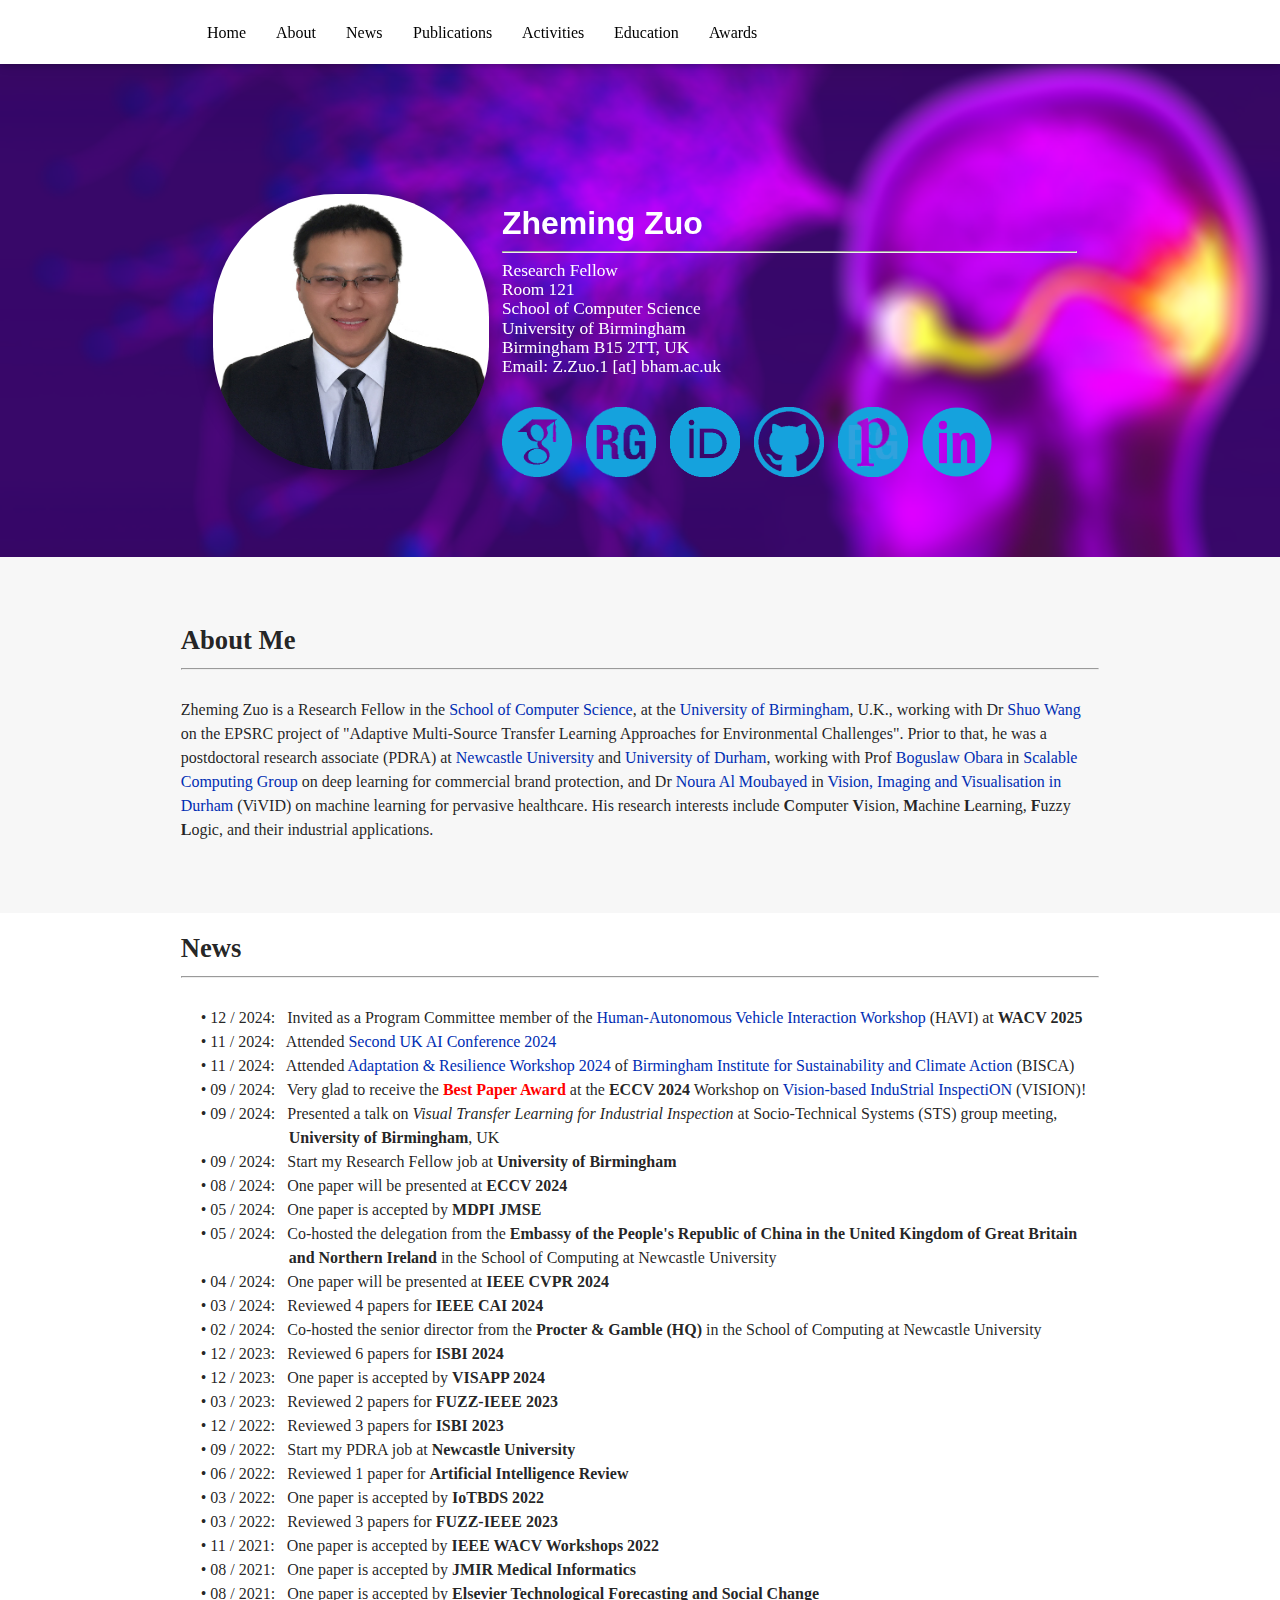
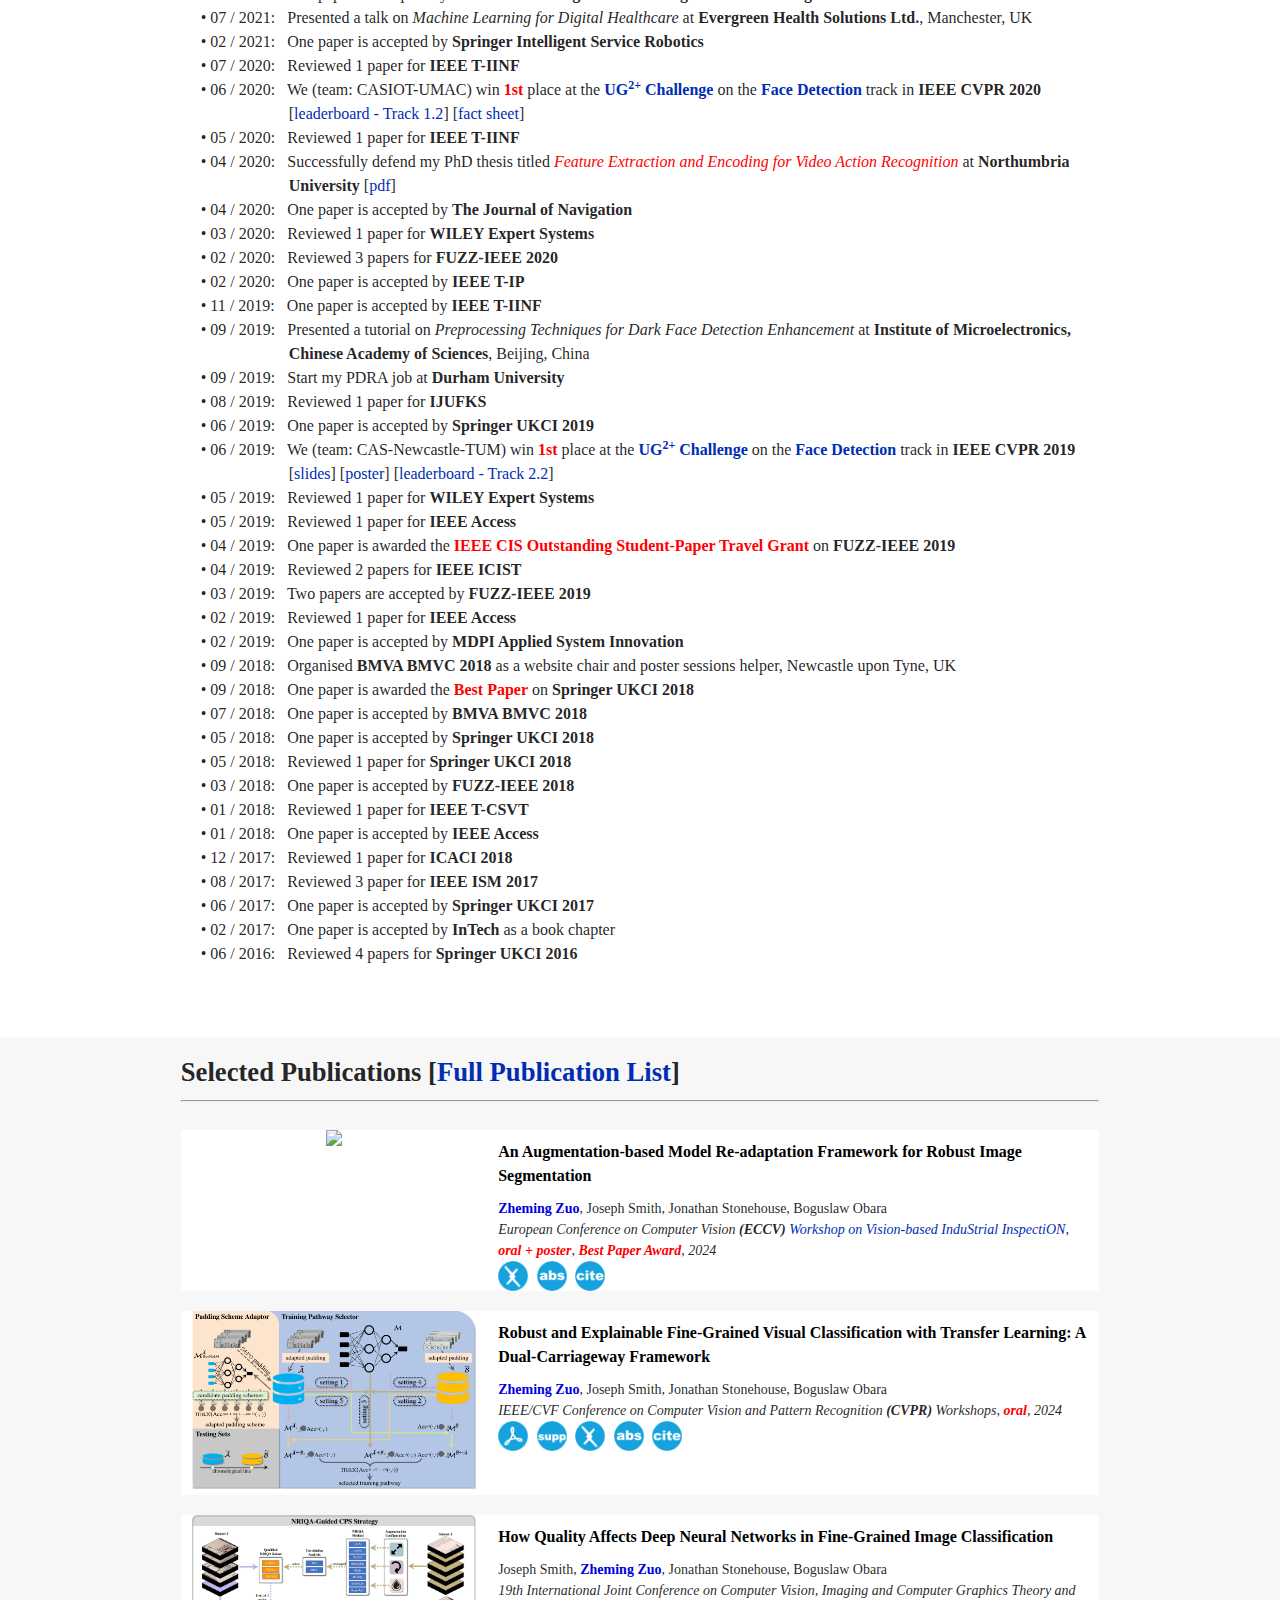
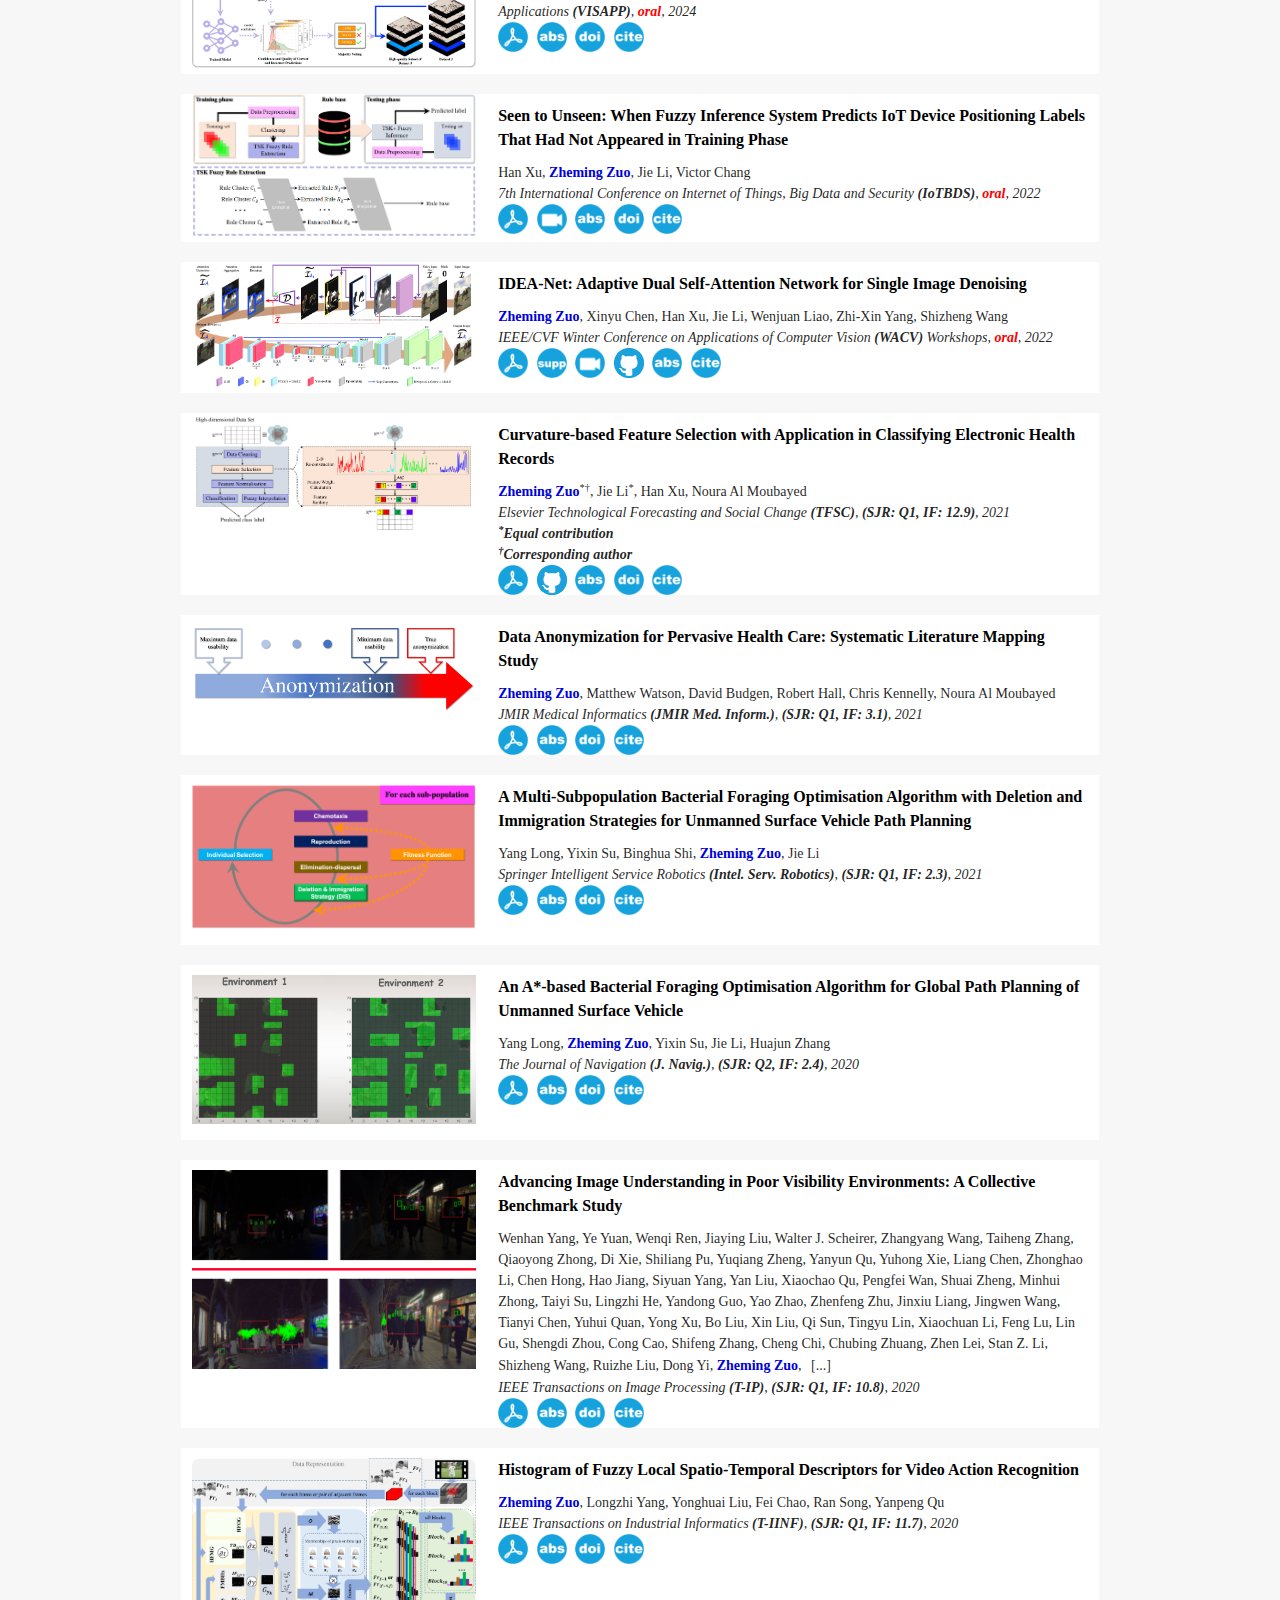
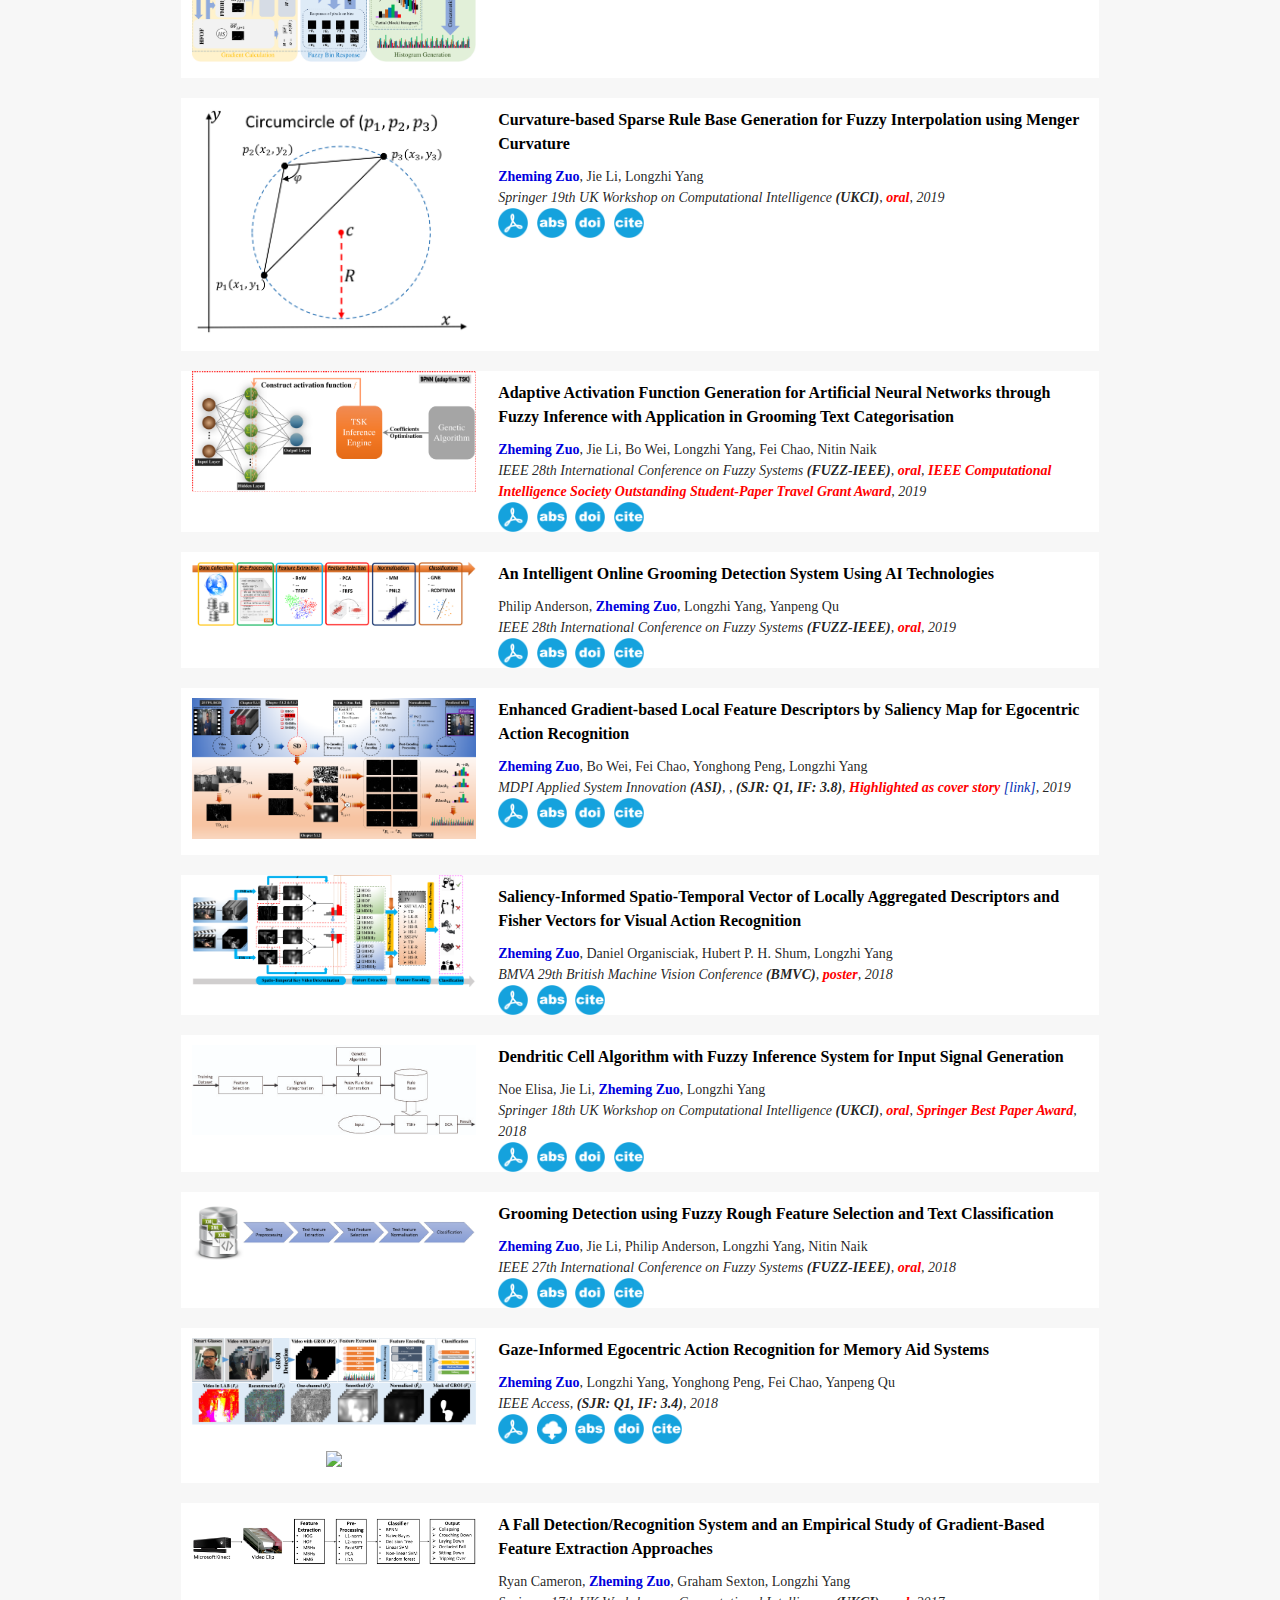
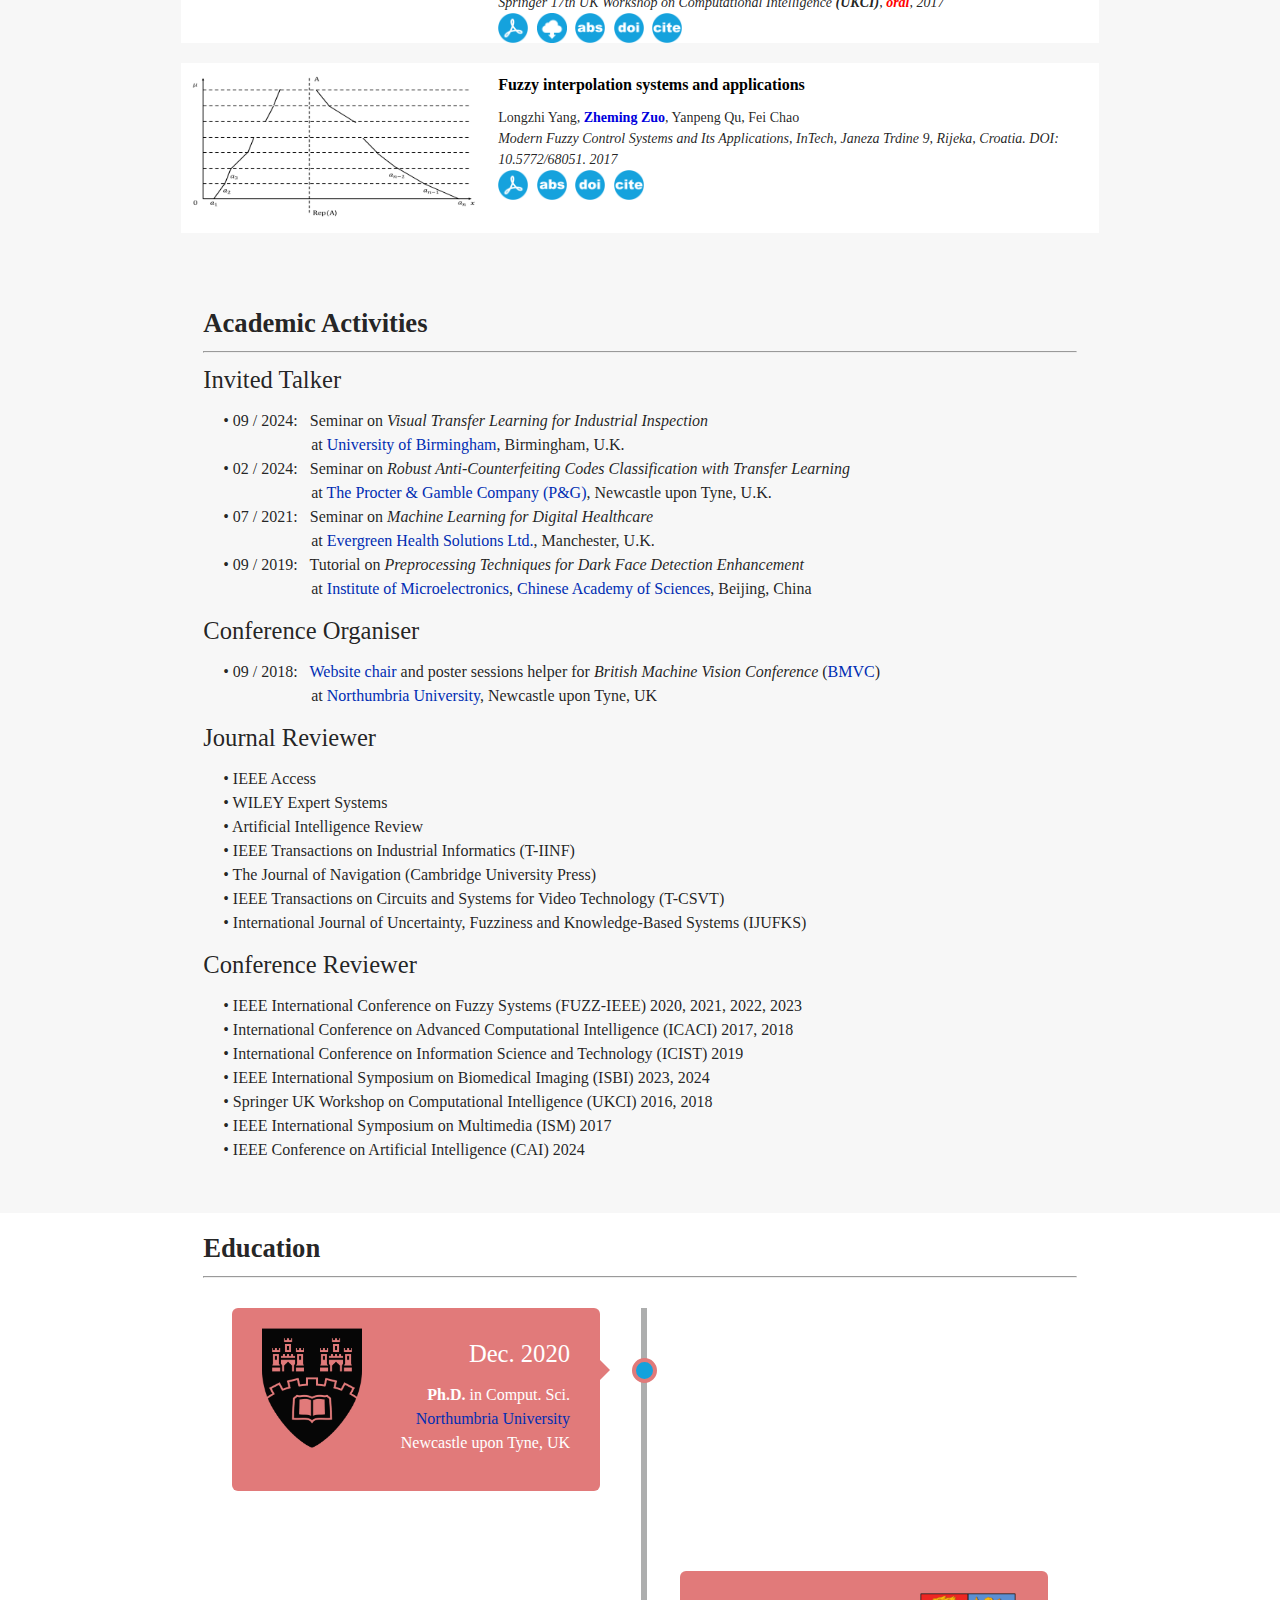
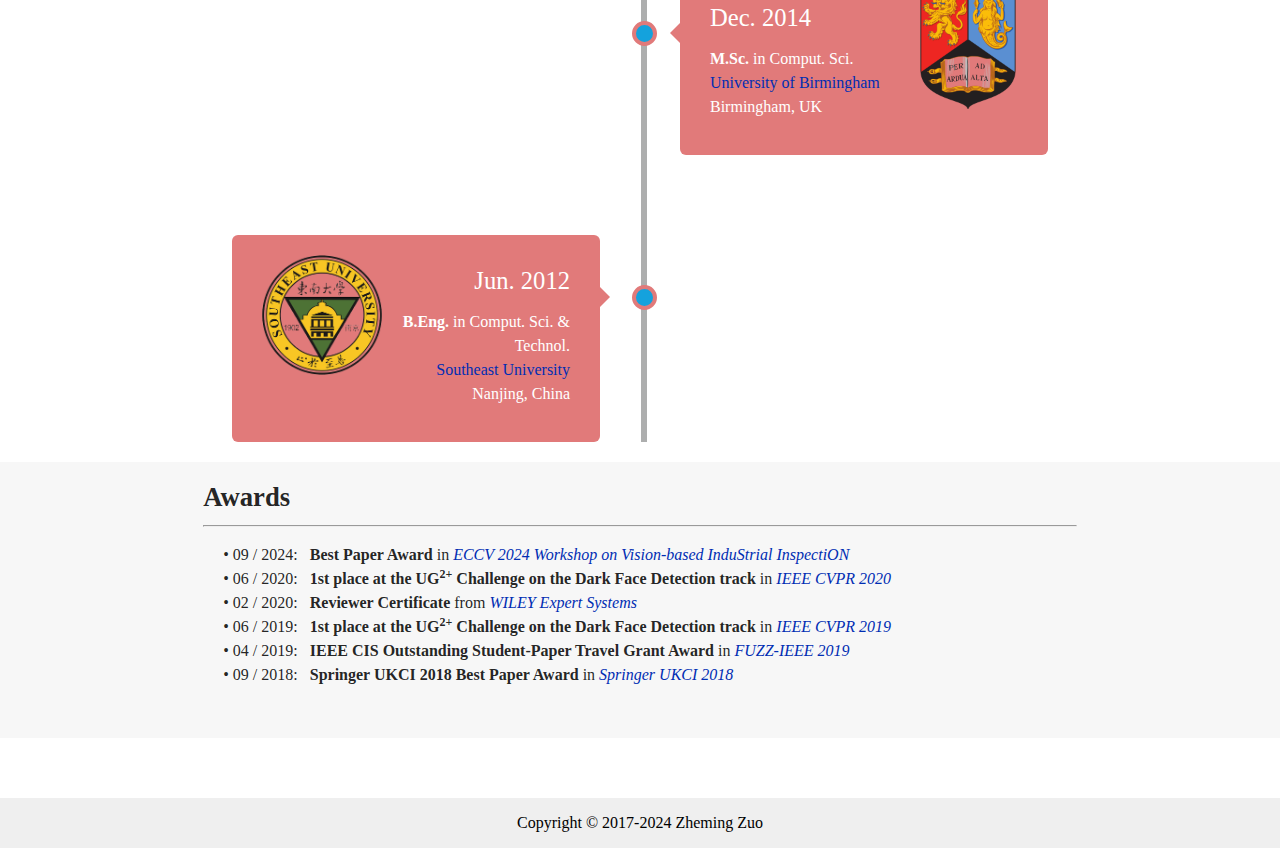
==== commit 63927660: "Update index.html" ====
--- a/index.html
+++ b/index.html
@@ -122,6 +122,10 @@
 
 
       	<li>
+          &emsp; &bull; 12 / 2024: &nbsp; Invited as a Program Committee member of the <a href="https://haviworkshop.github.io/2024/##intro" target="blank">Human-Autonomous Vehicle Interaction Workshop</a> (HAVI) at <b>WACV 2025</b>
+        </li>
+
+        <li>
           &emsp; &bull; 11 / 2024: &nbsp; Attended <a href="https://uk-ai.org/ukai2024/" target="blank">Second UK AI Conference 2024</a>
         </li>
 
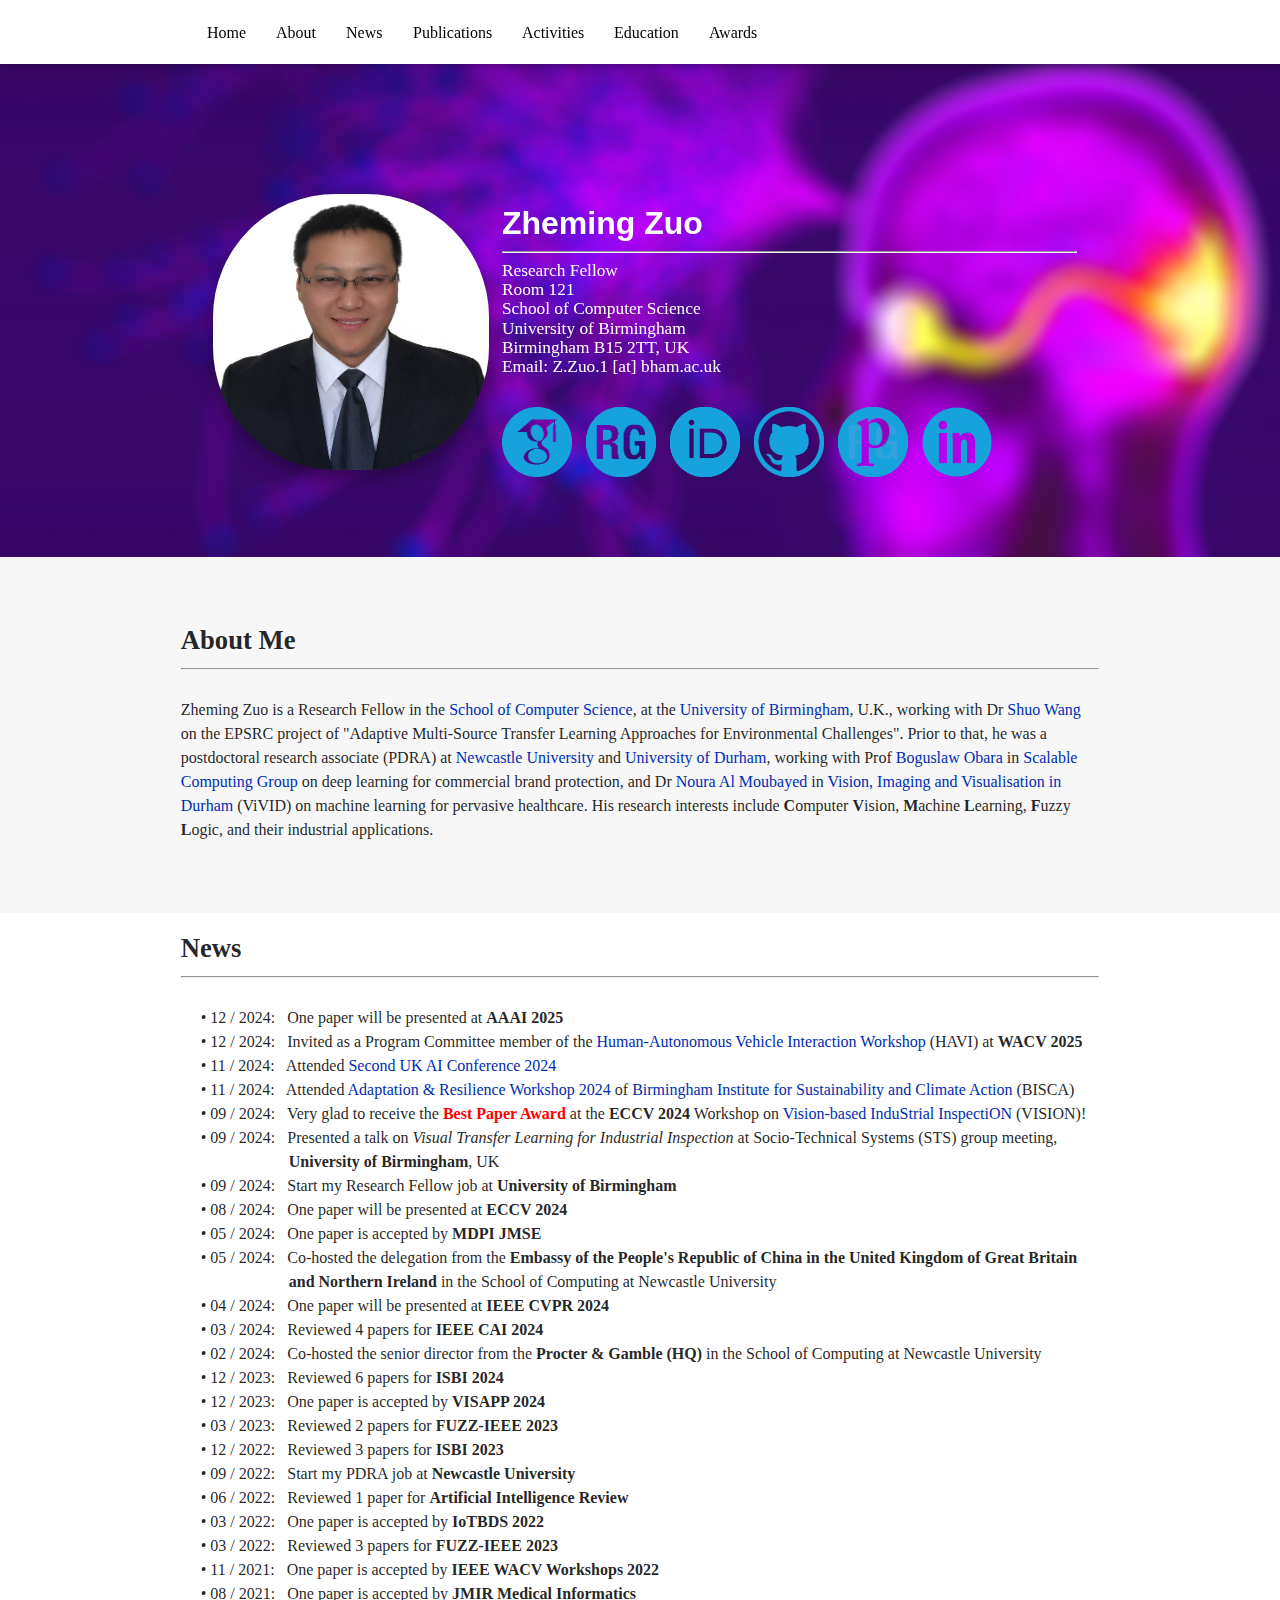
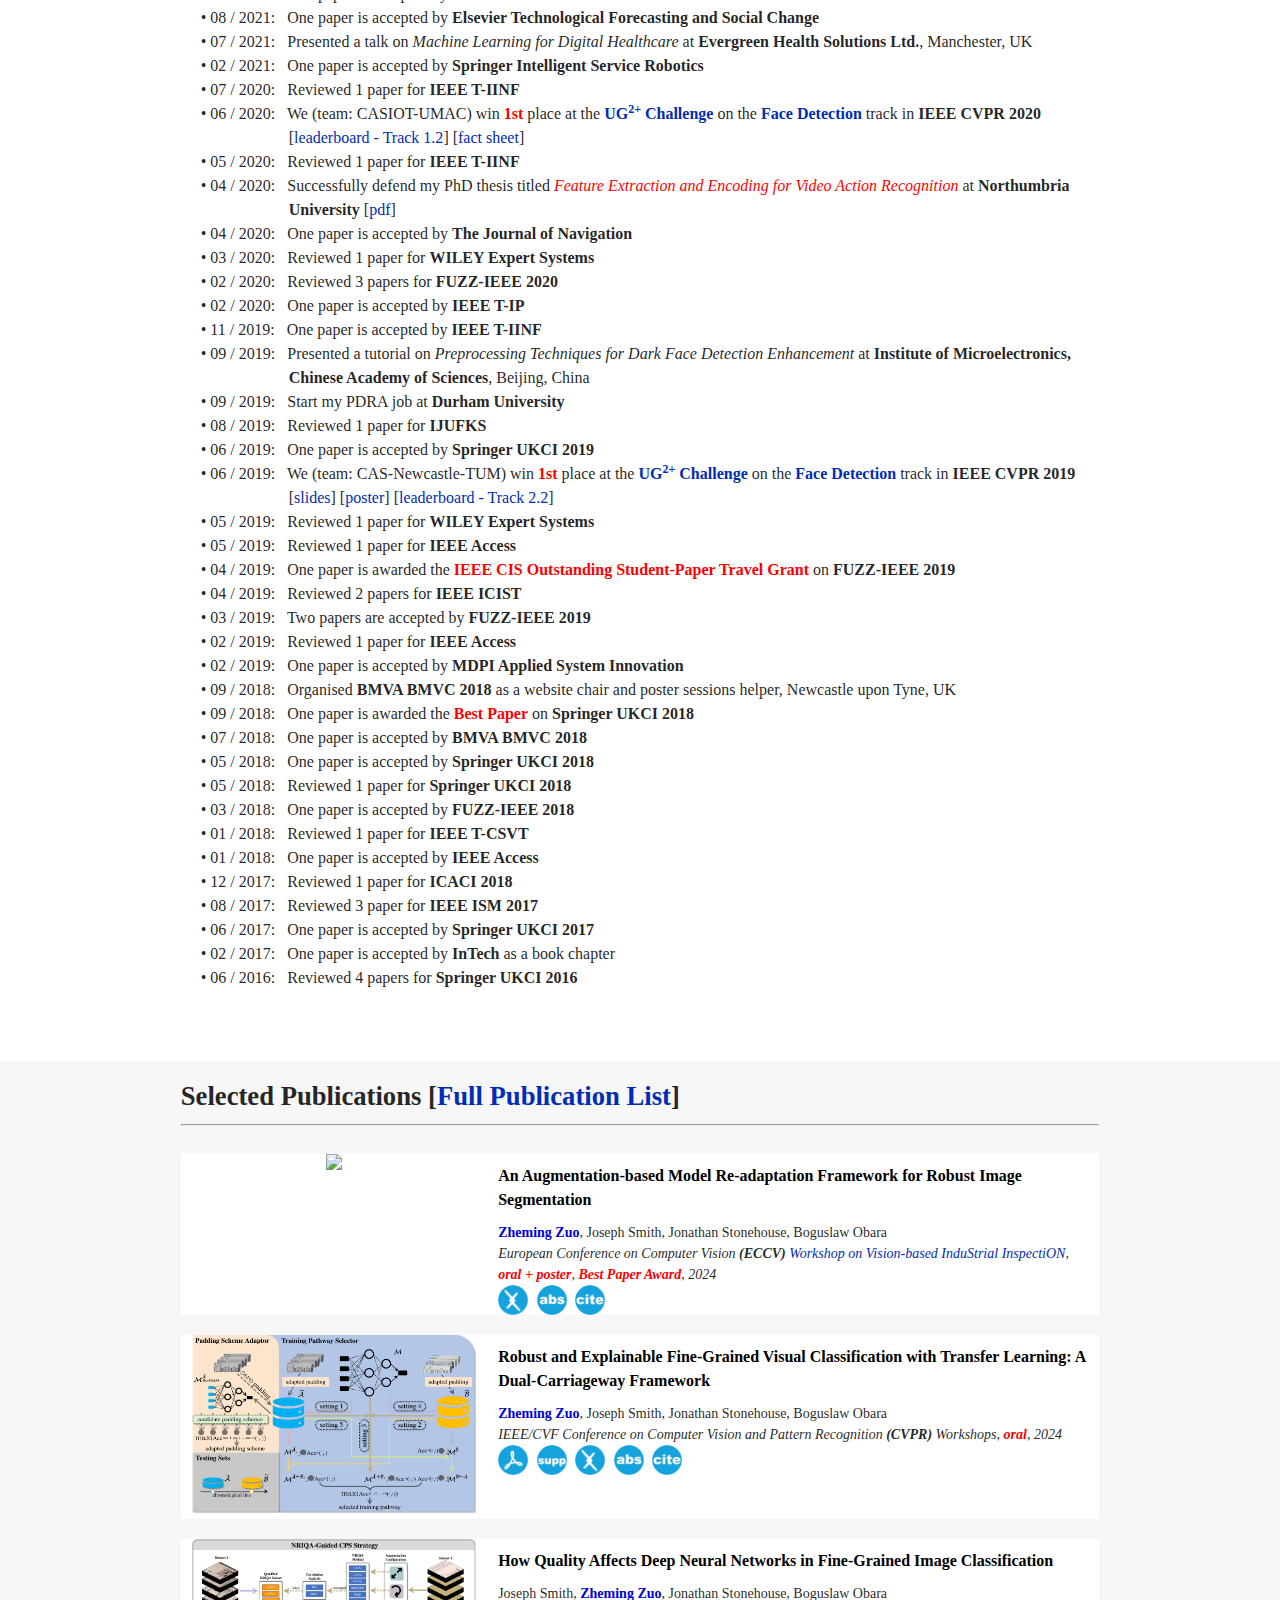
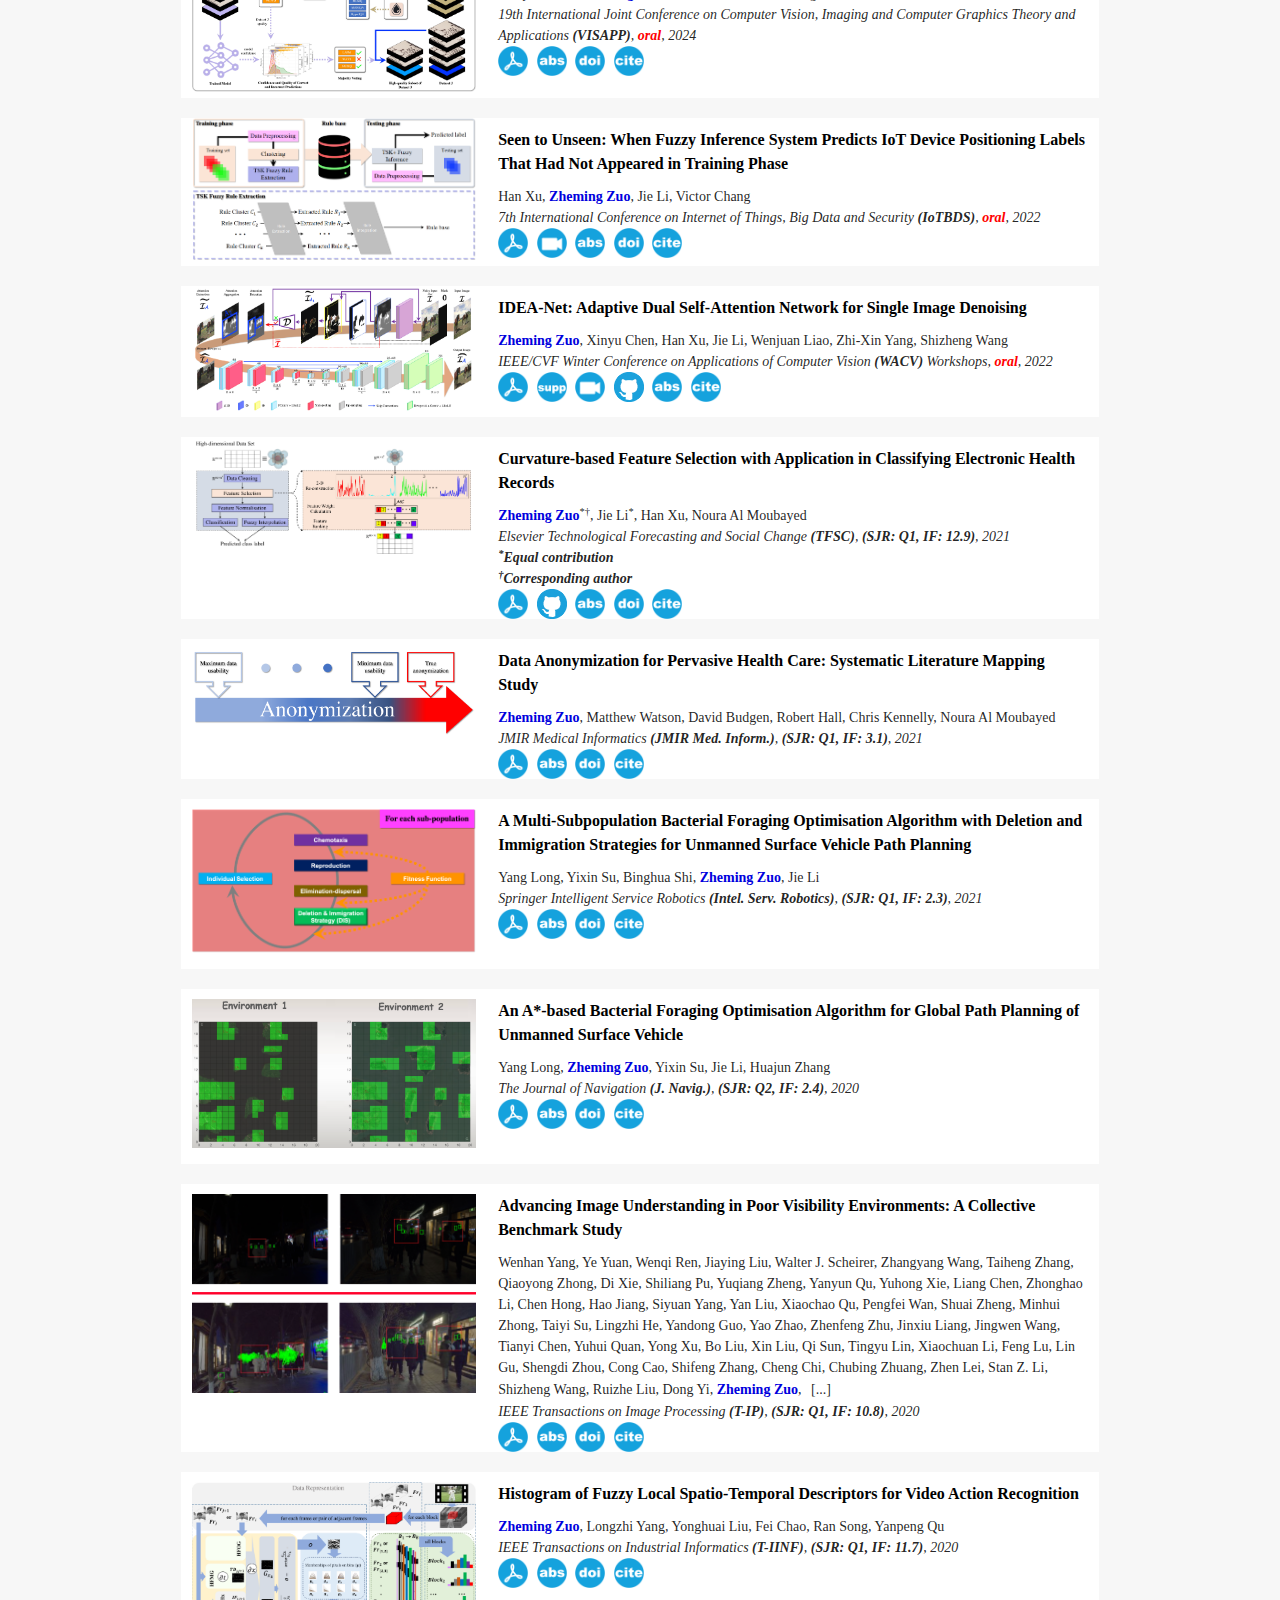
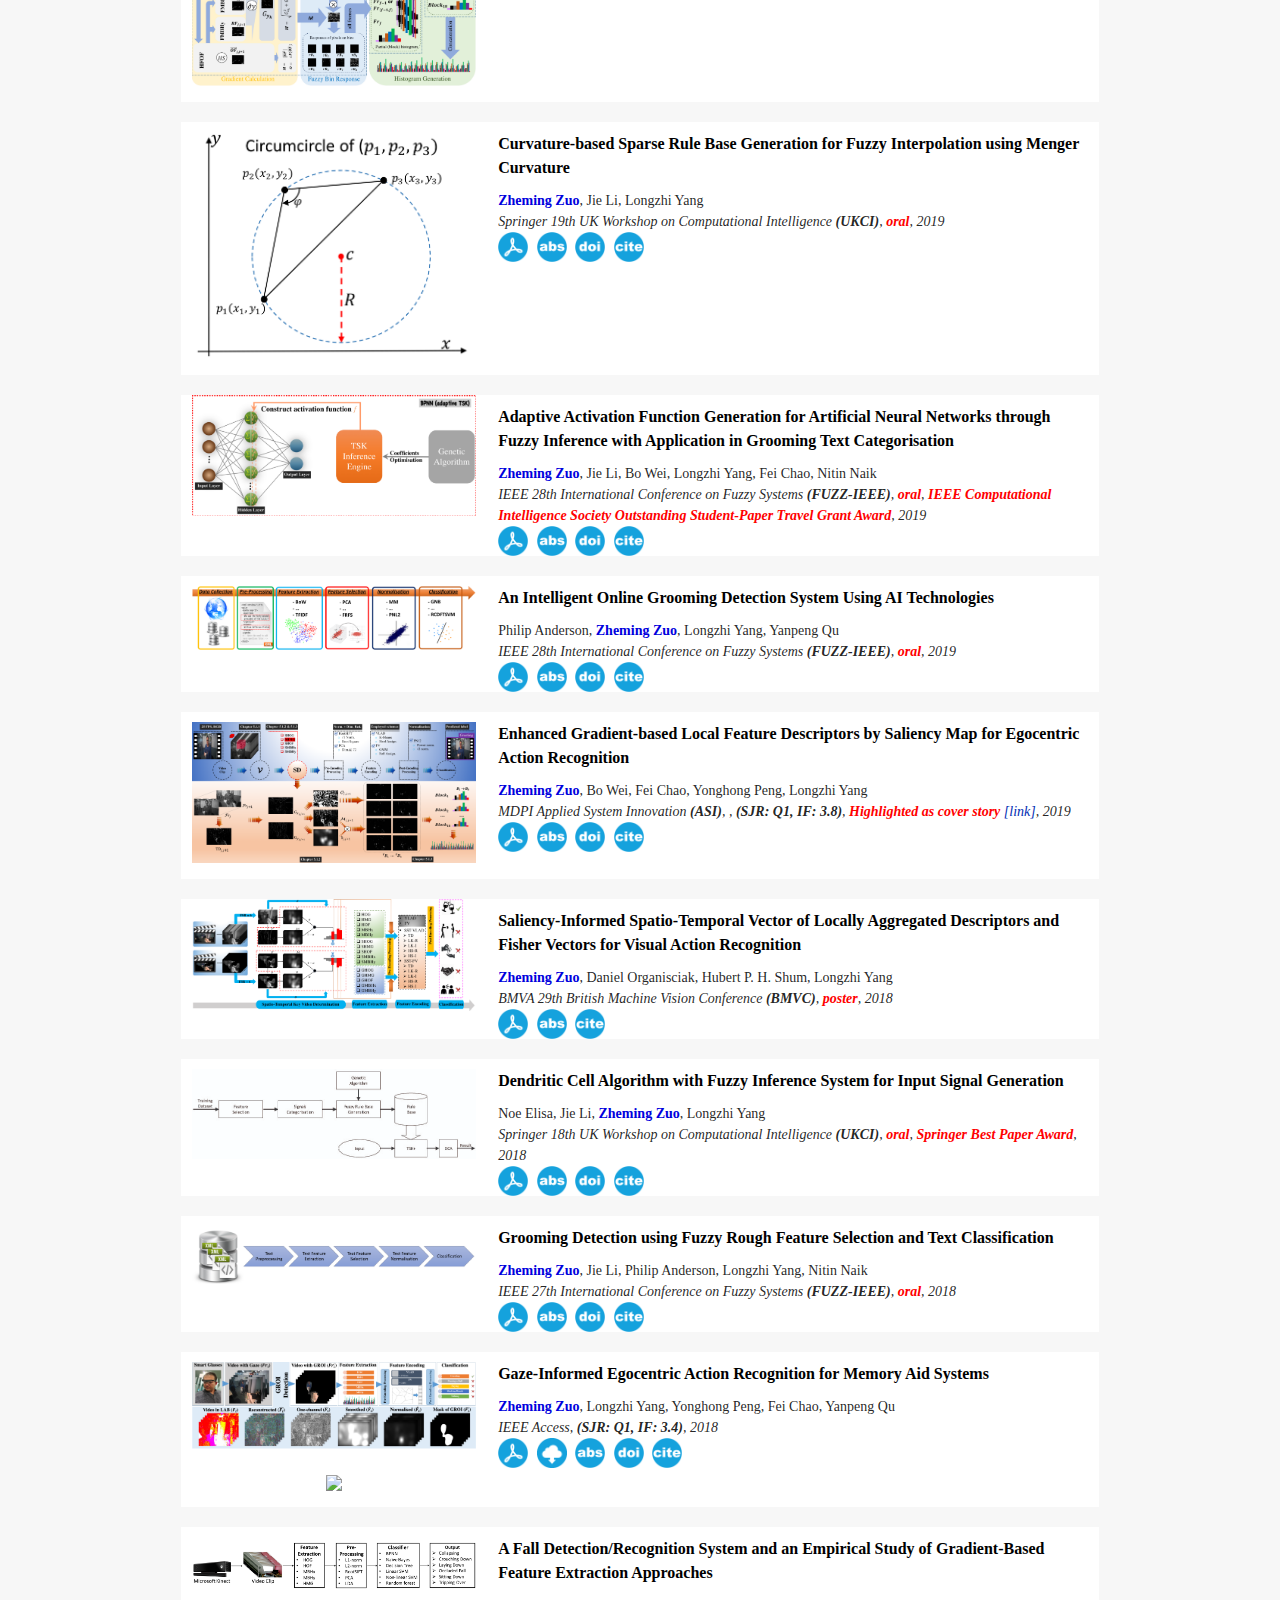
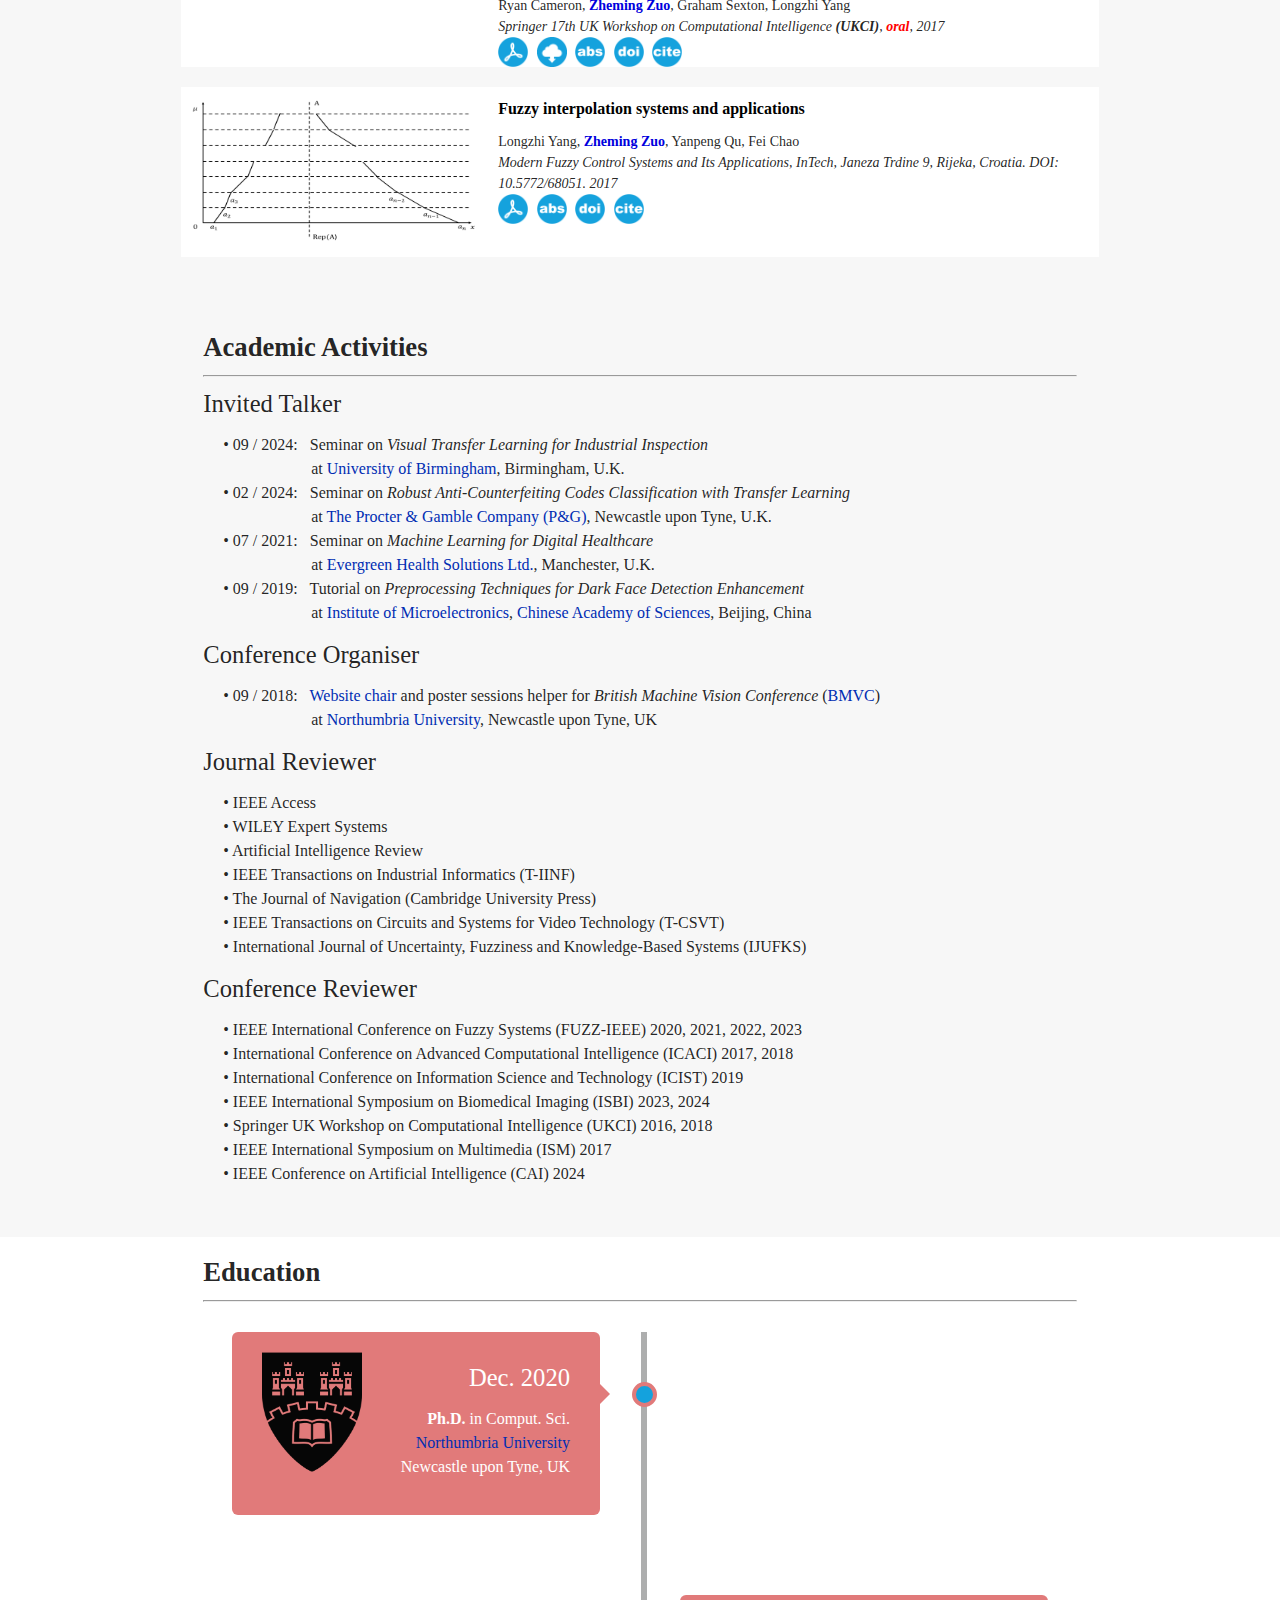
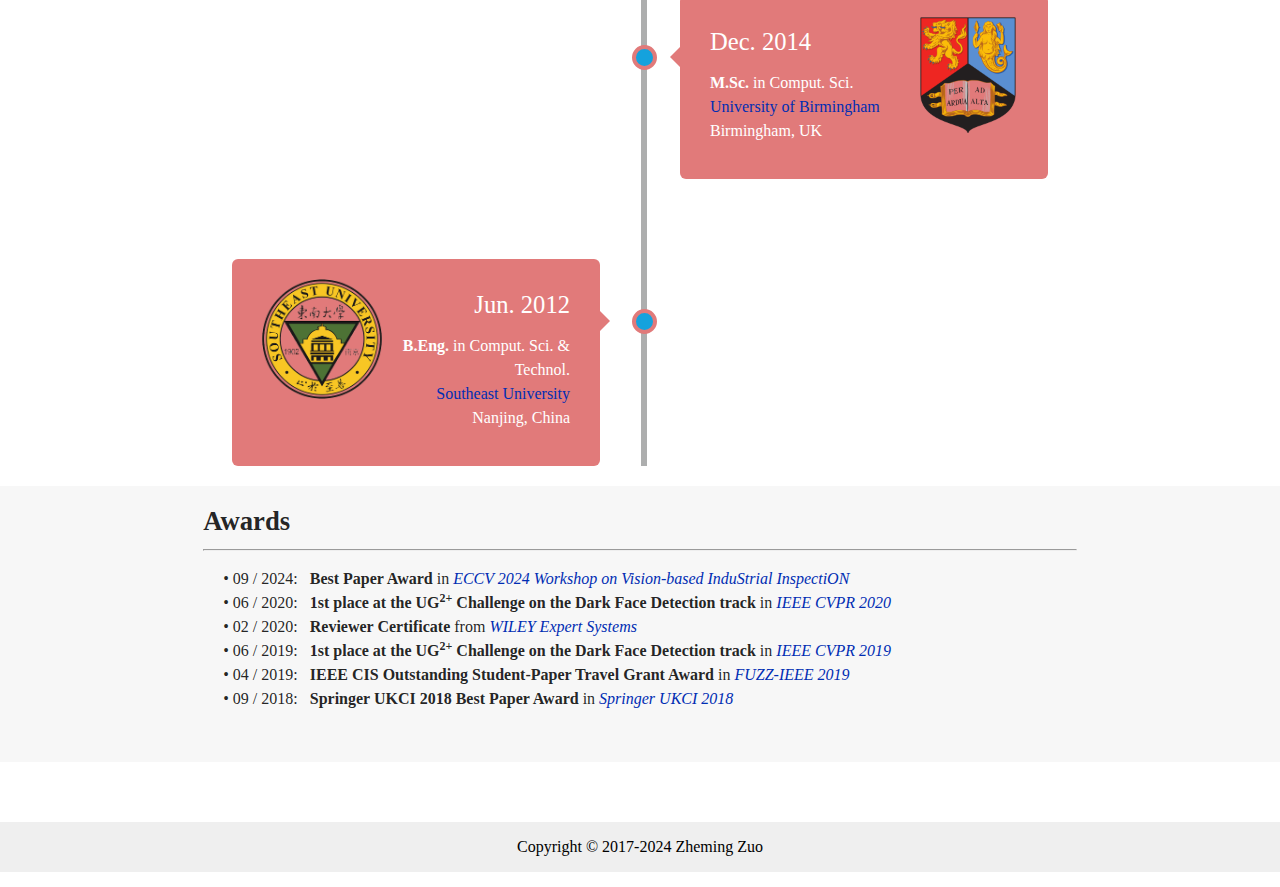
==== commit 6e65baf0: "Update index.html" ====
--- a/index.html
+++ b/index.html
@@ -122,6 +122,10 @@
 
 
       	<li>
+          &emsp; &bull; 12 / 2024: &nbsp; One paper will be presented at <b>AAAI 2025</b>
+        </li>
+
+        <li>
           &emsp; &bull; 12 / 2024: &nbsp; Invited as a Program Committee member of the <a href="https://haviworkshop.github.io/2024/##intro" target="blank">Human-Autonomous Vehicle Interaction Workshop</a> (HAVI) at <b>WACV 2025</b>
         </li>
 
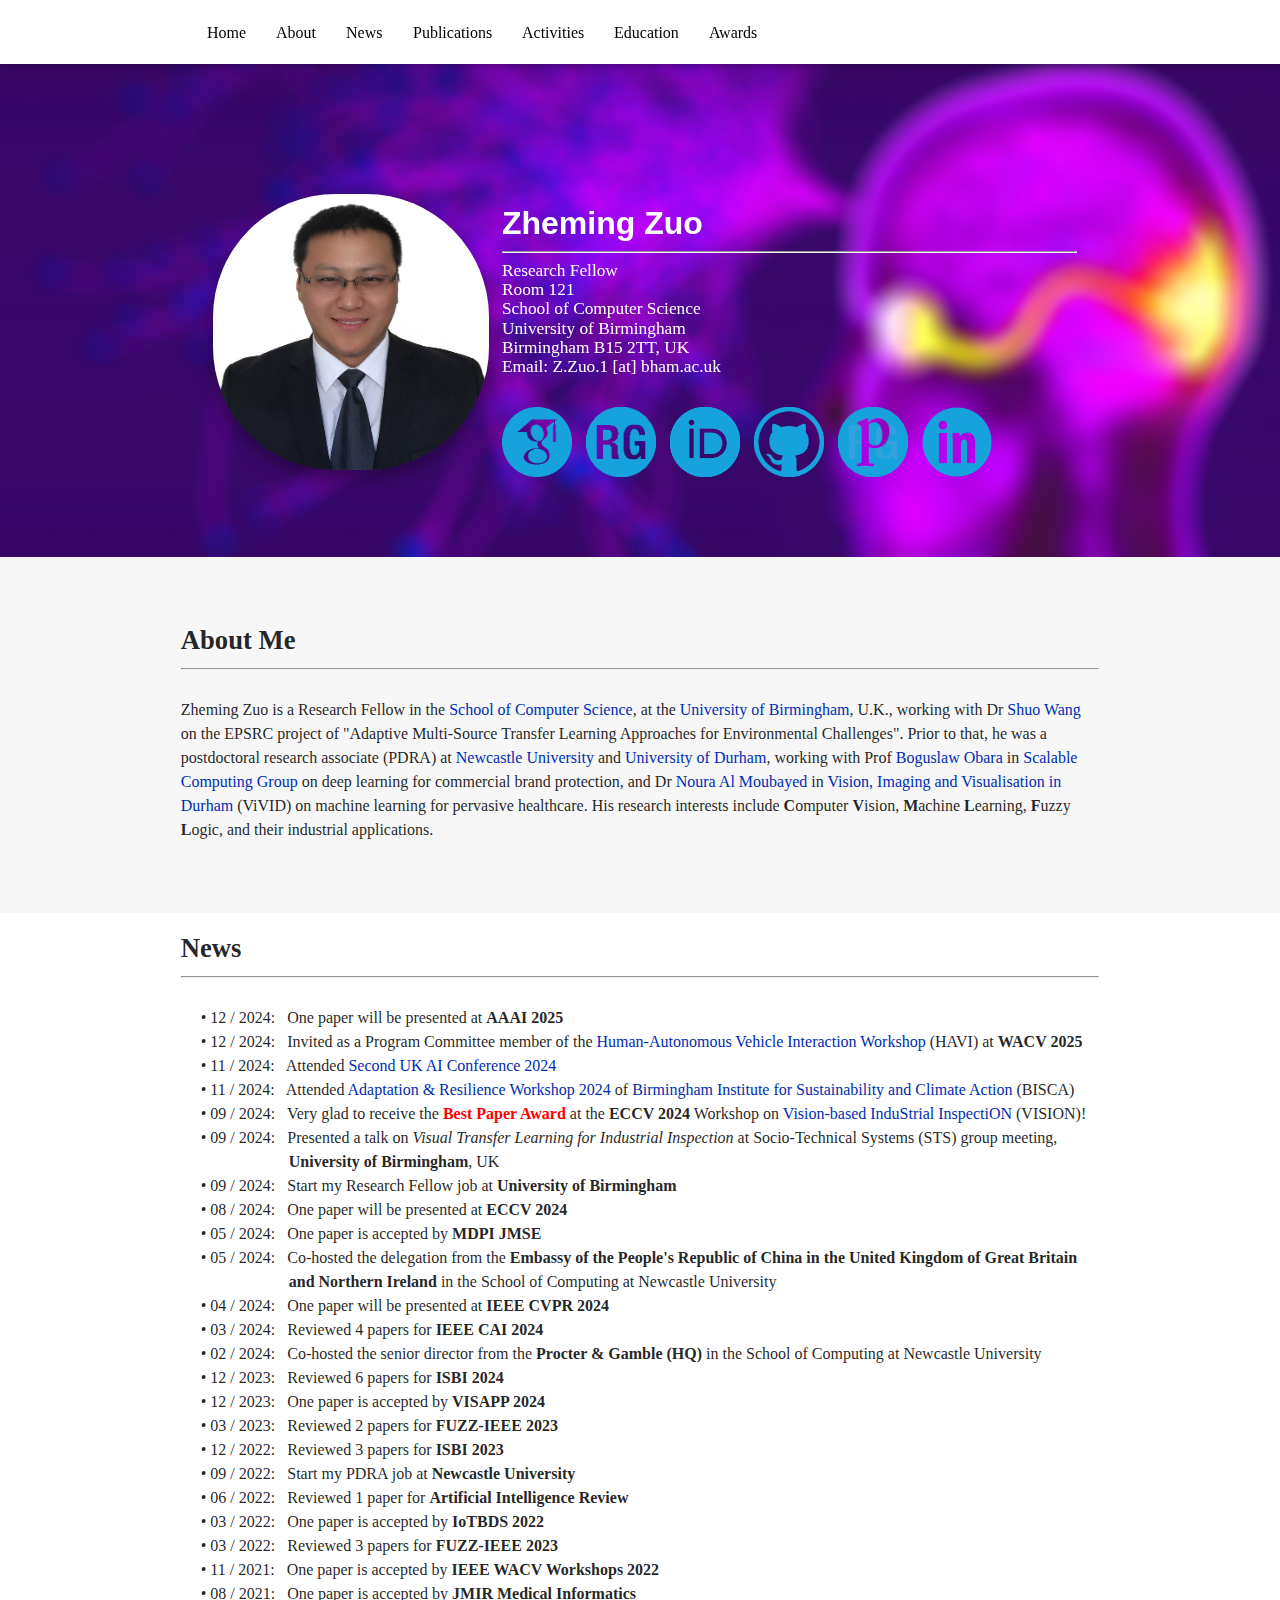
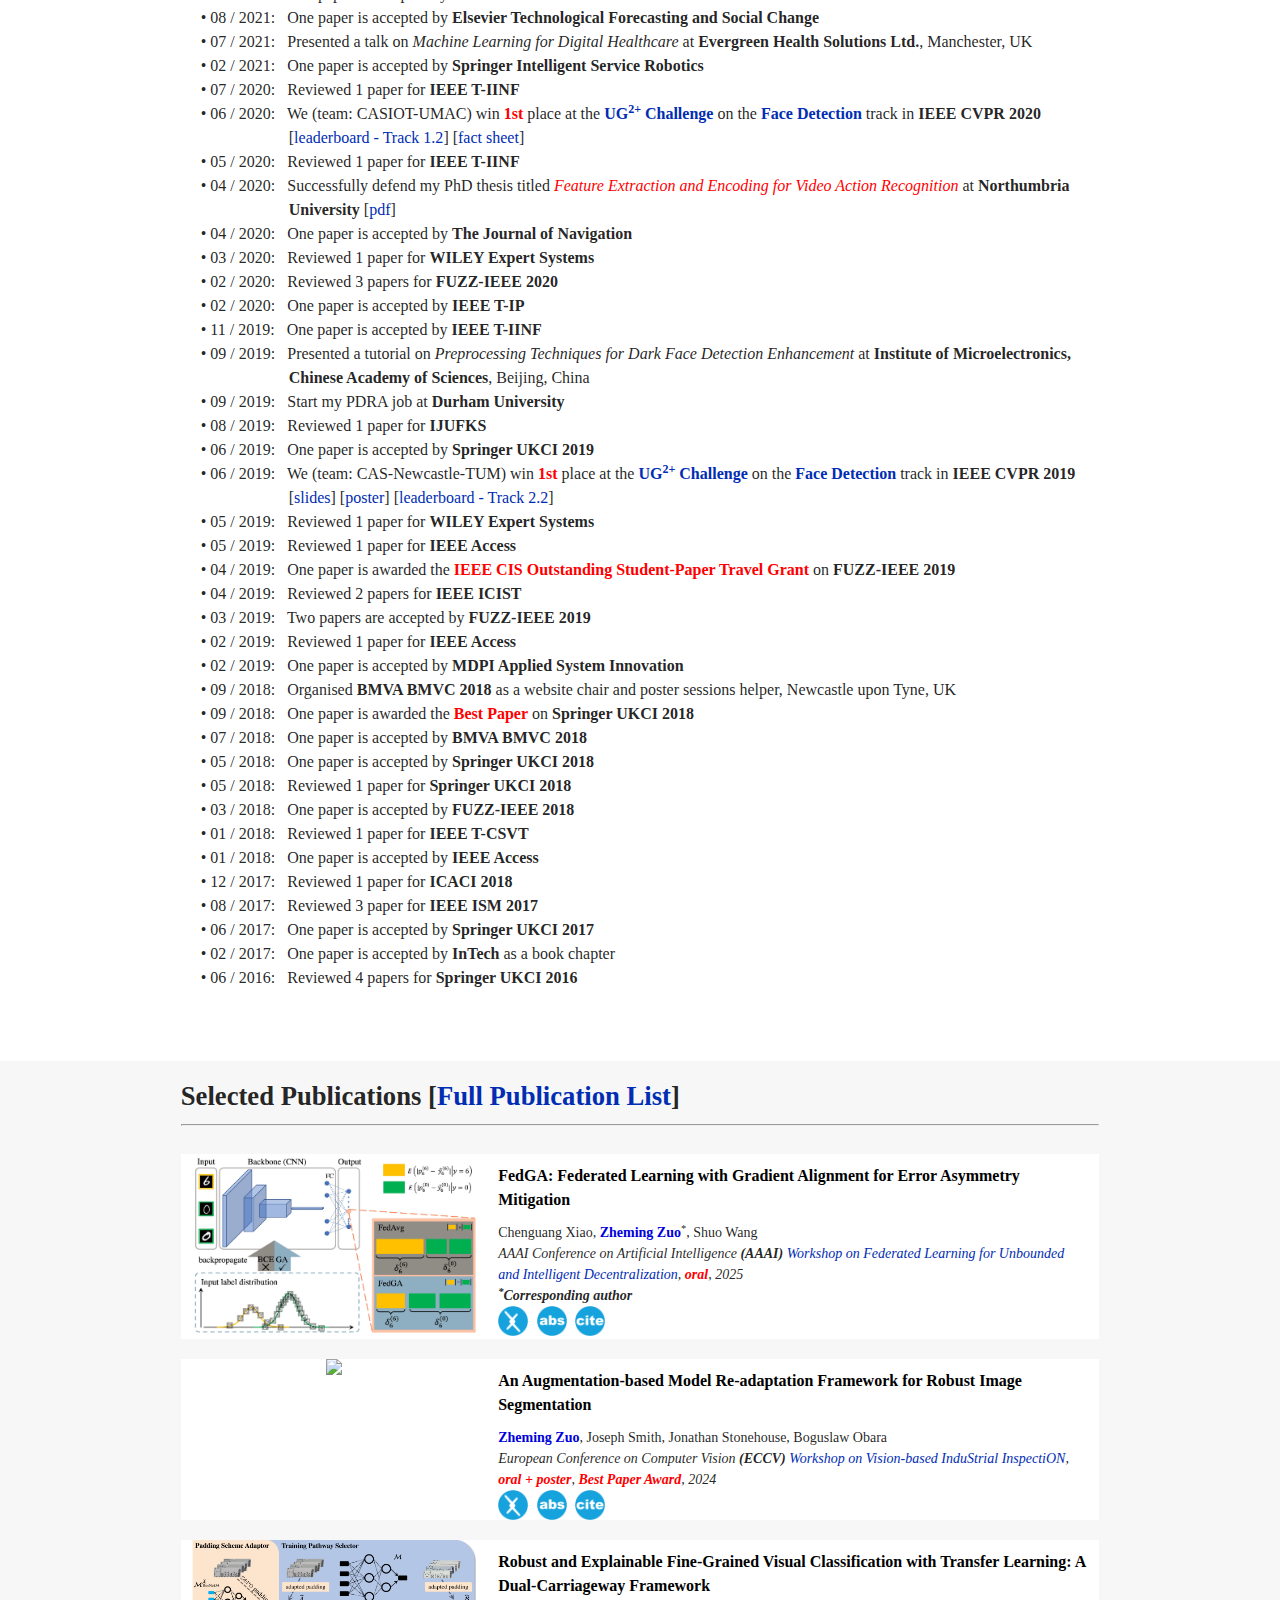
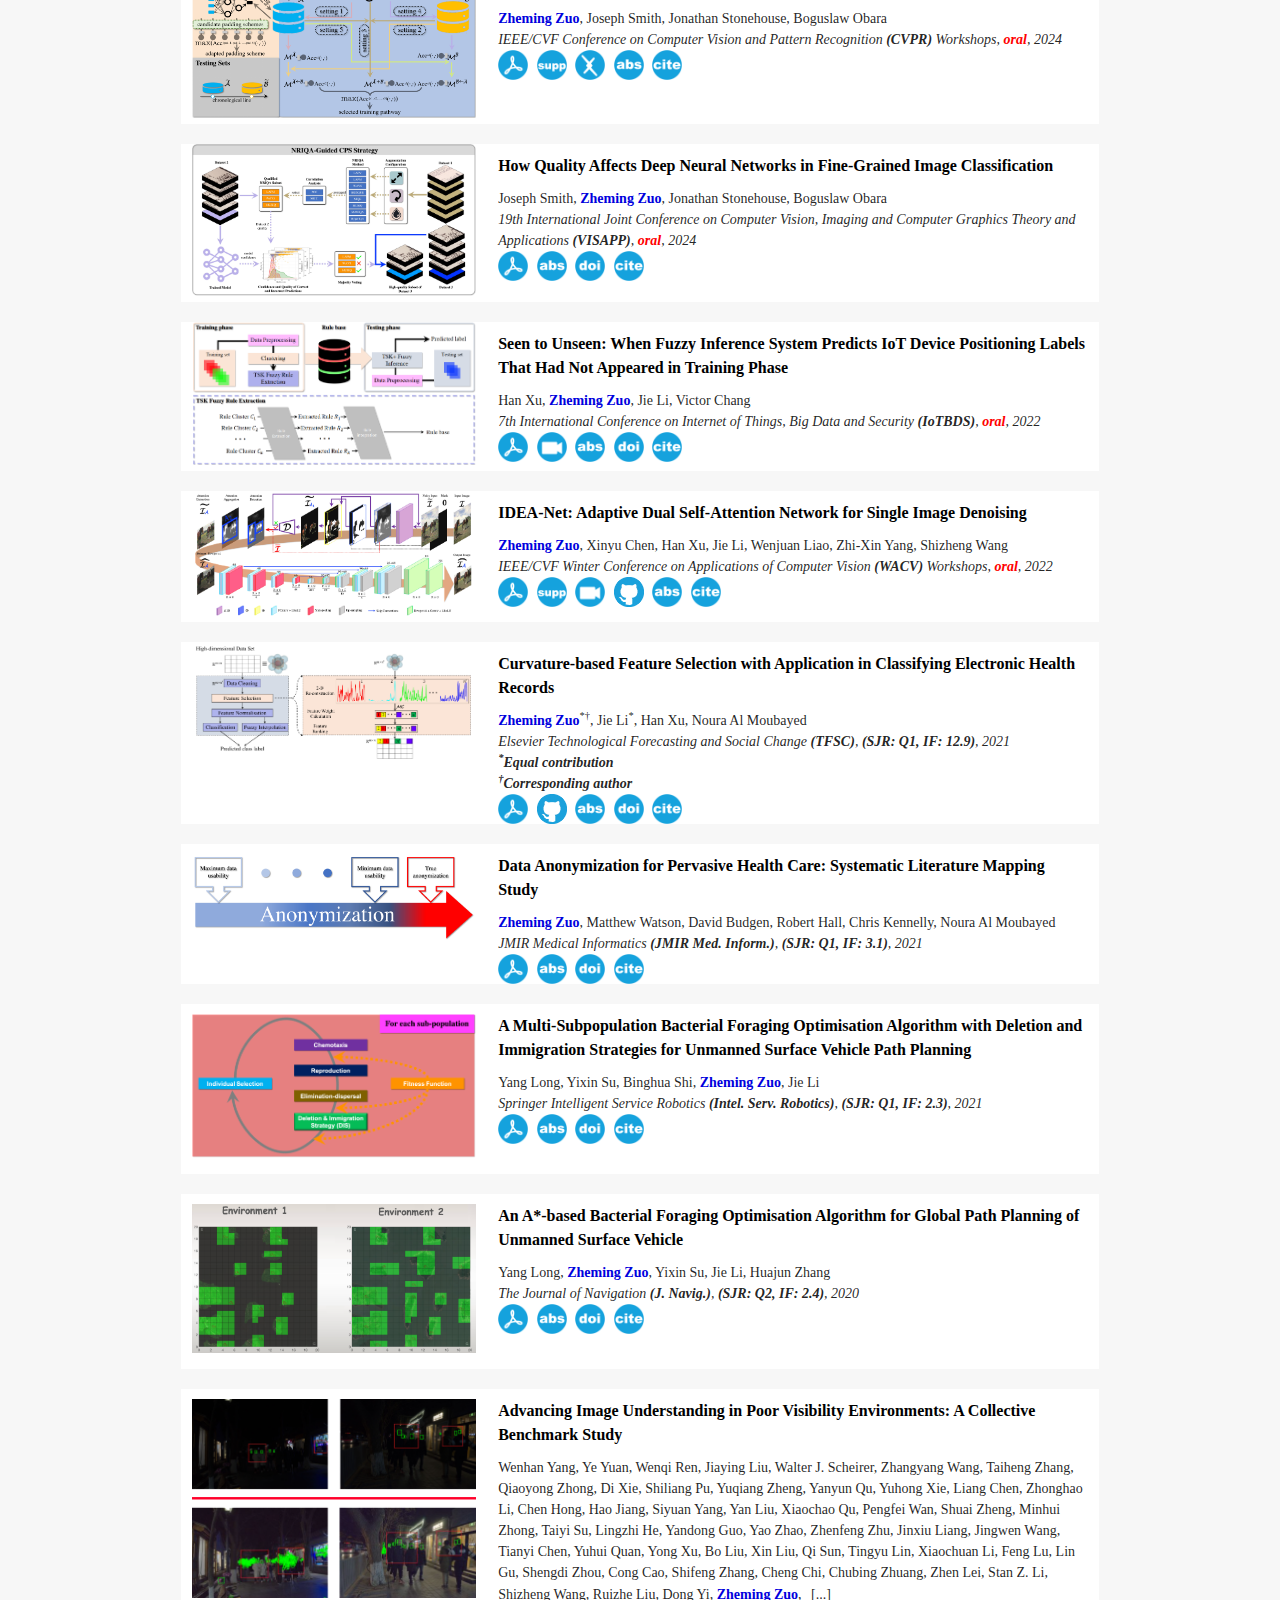
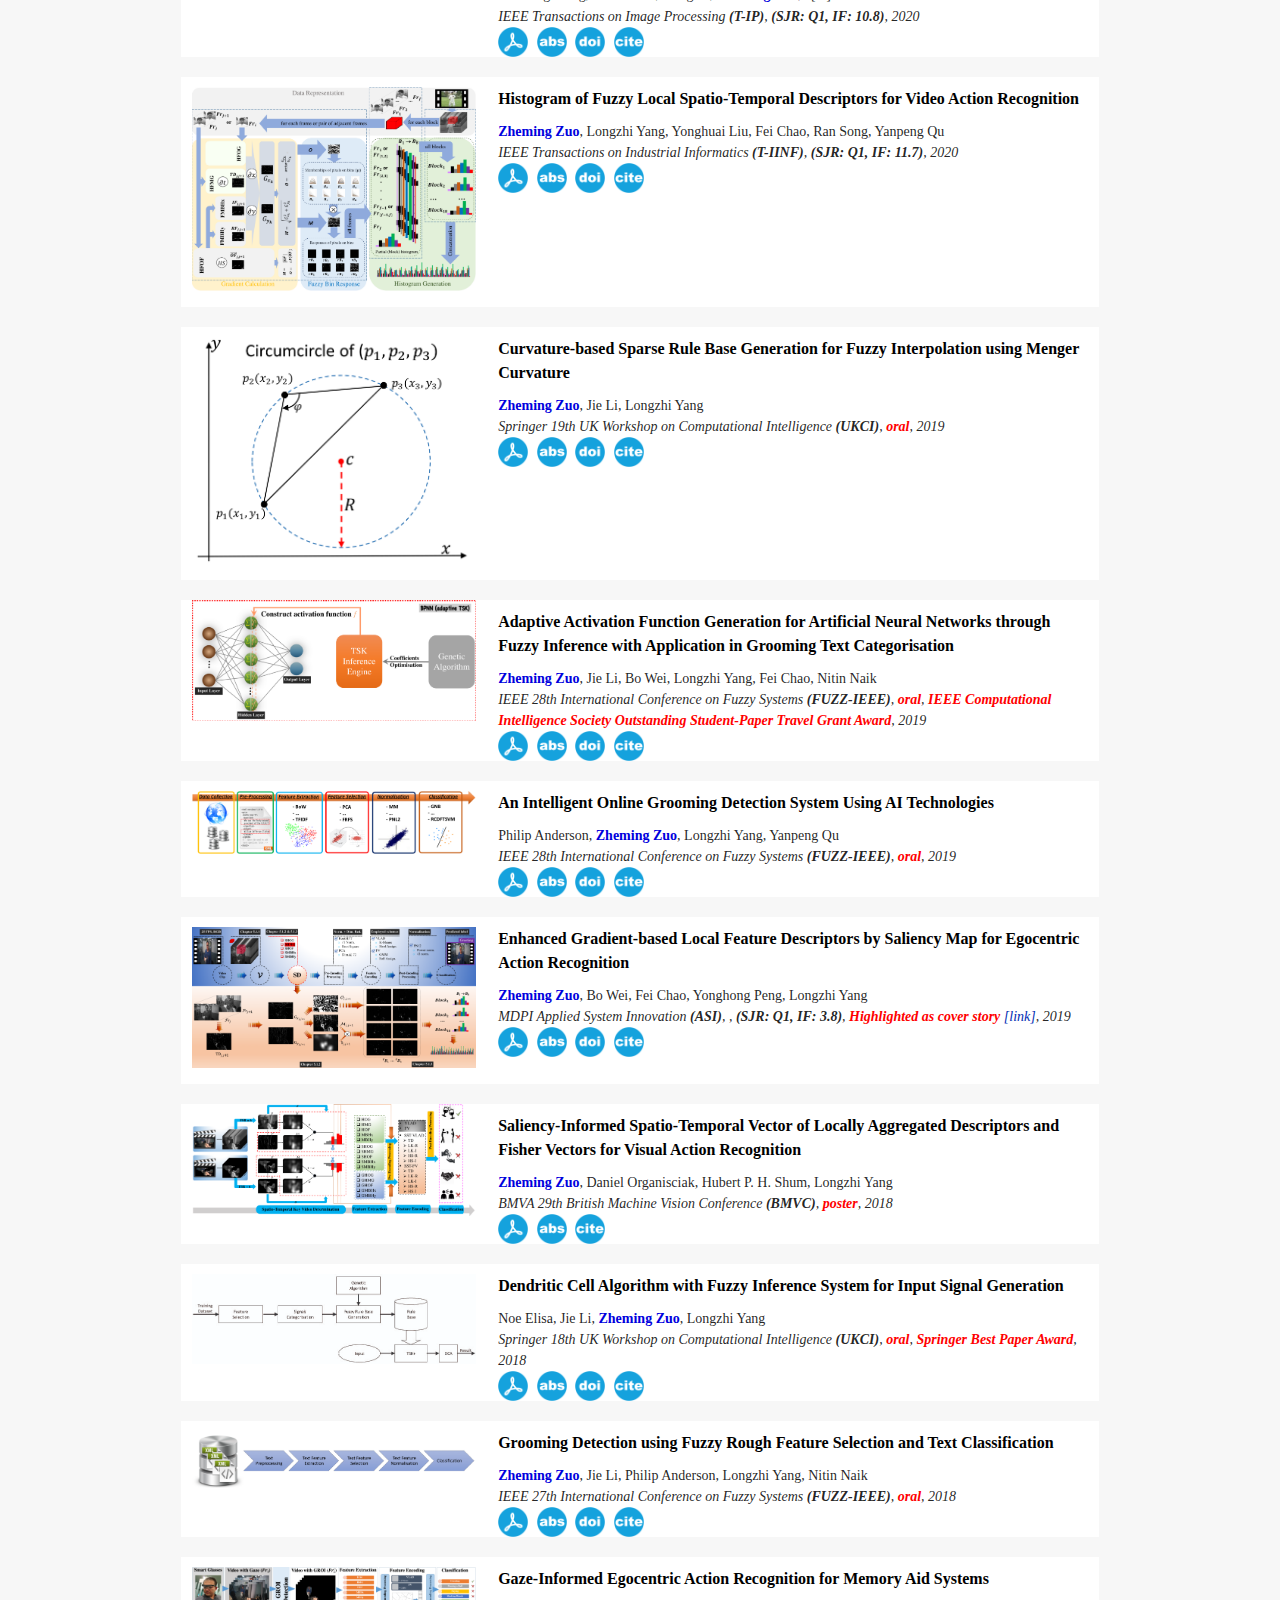
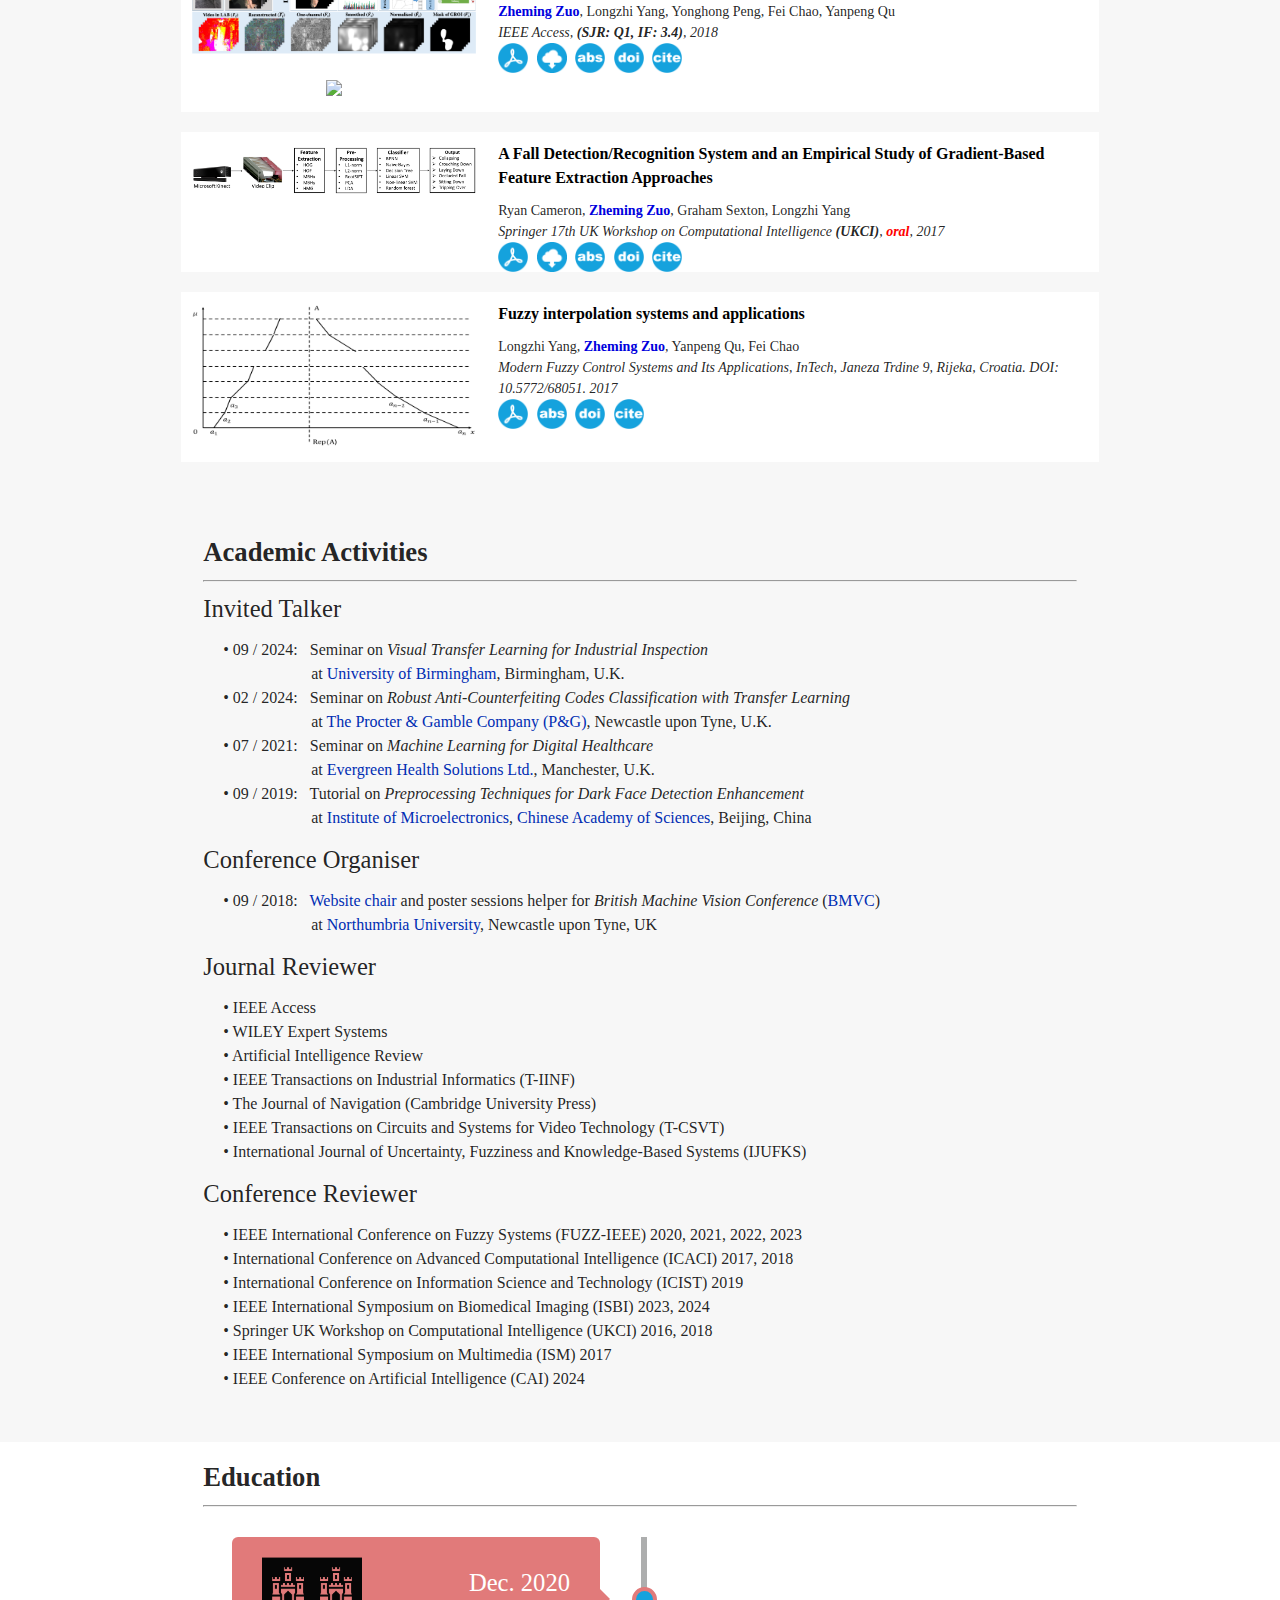
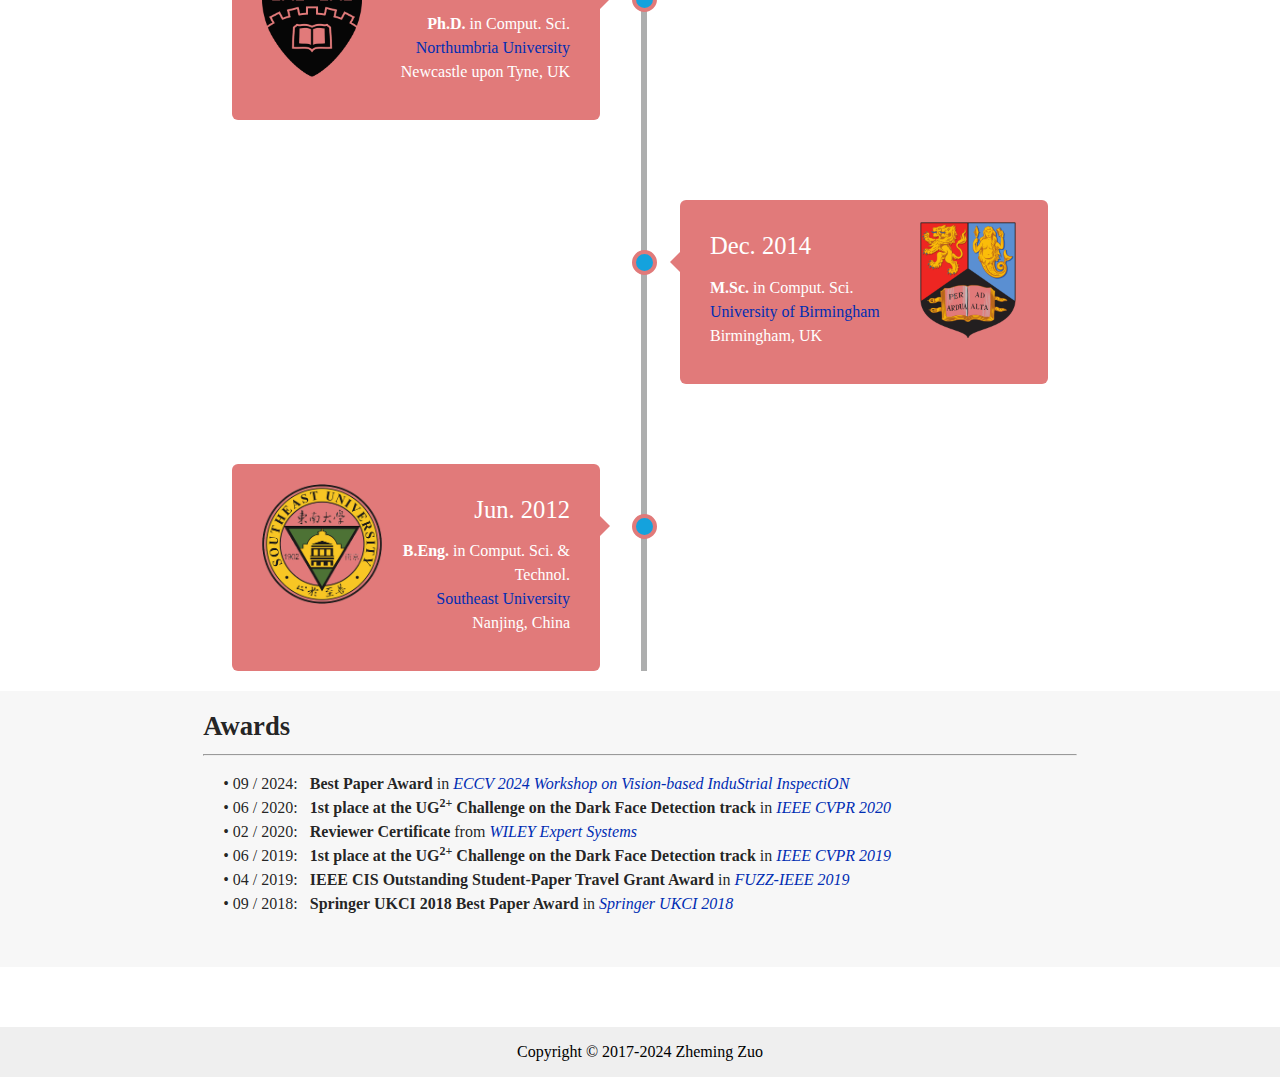
==== commit 4a4d7c6d: "update" ====
--- a/index.html
+++ b/index.html
@@ -378,6 +378,59 @@
       <hr>
     </div>
       <a id="jointdet"></a>
+
+
+      <div class="row paper-block", id="ECCVW-2024-AMRF">
+        <div class="col s12 m12 l4 center">
+            <img class="responsive-img" src="images/publications/2025_Conf_AAAI.jpg">
+        </div>
+
+        <div class="col s12 m12 l8">
+          <div class="paper-title">FedGA: Federated Learning with Gradient Alignment for Error Asymmetry Mitigation</div>
+          <div class="paper-author">Chenguang Xiao, <font color="#0000dd"><b>Zheming Zuo</b></font><SUP>*</SUP>, Shuo Wang</div>
+          <div class="paper-conf">AAAI Conference on Artificial Intelligence <b>(AAAI)</b> <a href="https://fluidworkshop.github.io/" target="blank">Workshop on Federated Learning for Unbounded and Intelligent Decentralization</a>, <b><font color="red">oral</font></b>, 2025</div>
+          <div class="paper-conf"><b><SUP>*</SUP>Corresponding author</b></div>
+          <div>
+            <!-- <a href="https://openaccess.thecvf.com/content/CVPR2024W/TCV2024/papers/Zuo_Robust_and_Explainable_Fine-Grained_Visual_Classification_with_Transfer_Learning_A_CVPRW_2024_paper.pdf" target="blank">
+              <img class="responsive-img icon" src="images/icons/pdf.png" title="paper">
+            </a> -->
+
+            <a href="https://arxiv.org/pdf/2412.16582" target="blank">
+              <img class="responsive-img icon" src="images/icons/arxiv.png" title="arXiv">
+            </a>
+            <img class="responsive-img icon" src="images/icons/abs.png" id="zzBtnA22" title="abstract">
+            <!-- <a href="TBC" target="blank">
+              <img class="responsive-img icon" src="images/icons/doi.png" title="doi">
+            </a> -->
+            <img class="responsive-img icon" src="images/icons/cite.png" id="zzBtn22" title="citation">
+          </div>
+
+          <div id="zzModal22" class="modal">
+            <div class="modal-content">
+              <div class="modal-header">
+                <span class="close"></span>
+                <h4>Cite</h4>
+              </div>
+            <div class="modal-body">
+                <embed WMODE="transparent" id="player" width="1280" height="200" border="0" src="profile/publications/citation/2025_Conf_AAAI.txt">
+            </div>
+          </div>
+          </div>
+
+          <div id="zzModalA22" class="modal">
+            <div class="modal-content">
+              <div class="modal-header">
+                <span class="close"></span>
+                <h4>Abstract</h4>
+              </div>
+            <div class="modal-body">
+                <embed WMODE="transparent" id="player" width="1280" height="200" border="0" src="profile/publications/abstract/2025_Conf_AAAI.txt">
+            </div>
+          </div>
+          </div>
+
+        </div>
+      </div>
 
 
       <div class="row paper-block", id="ECCVW-2024-AMRF">
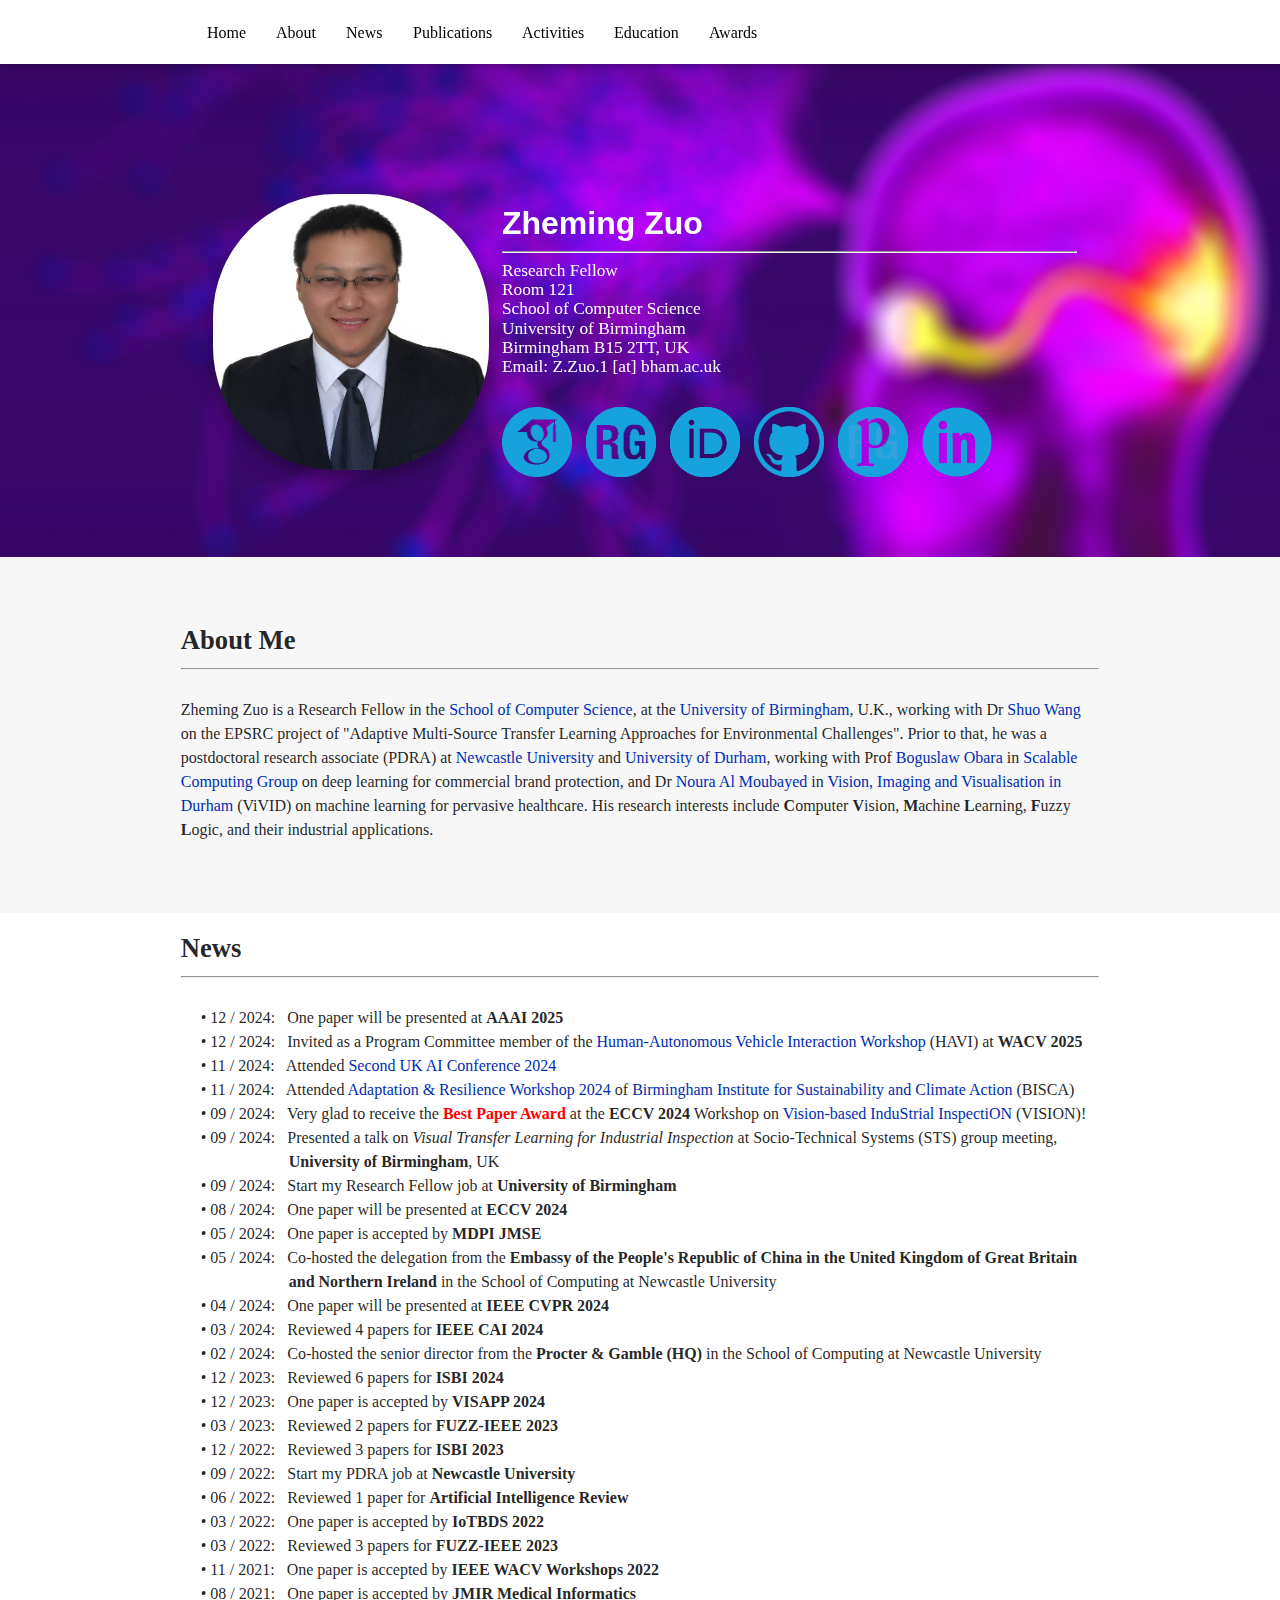
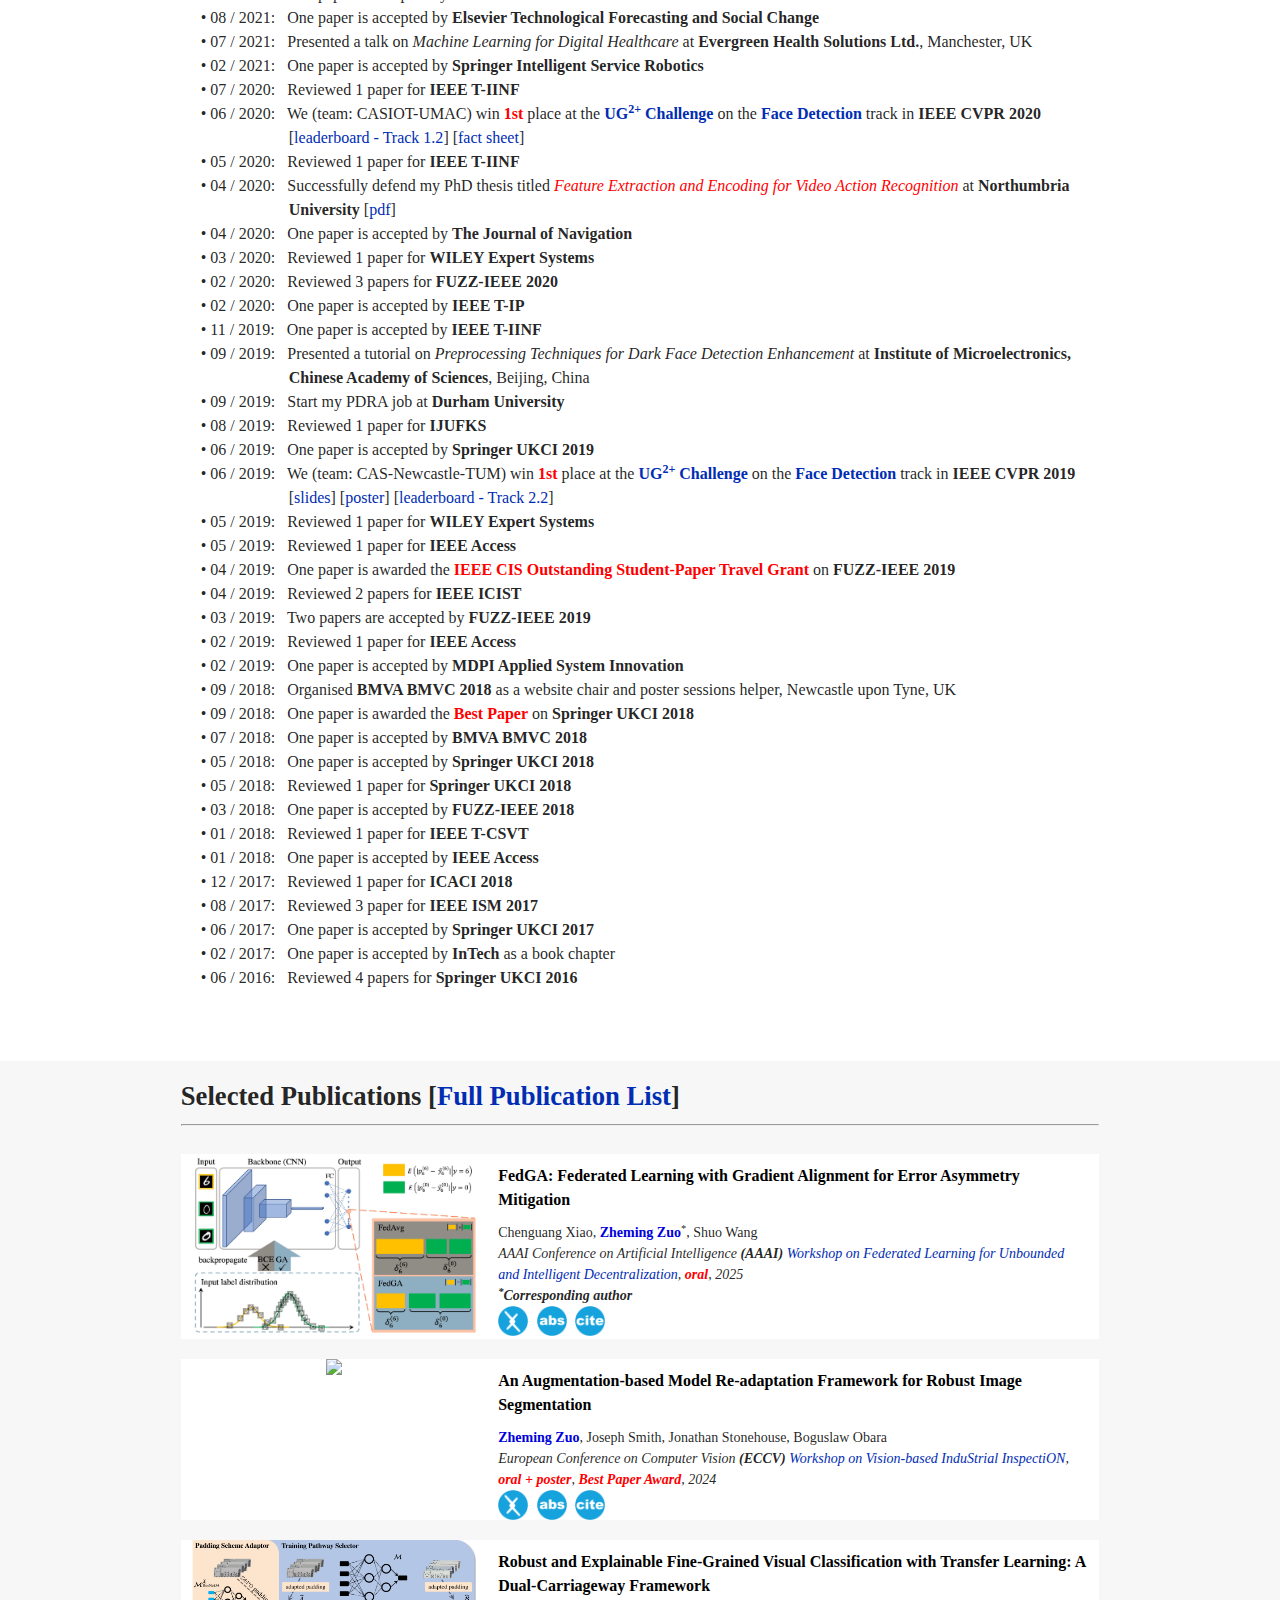
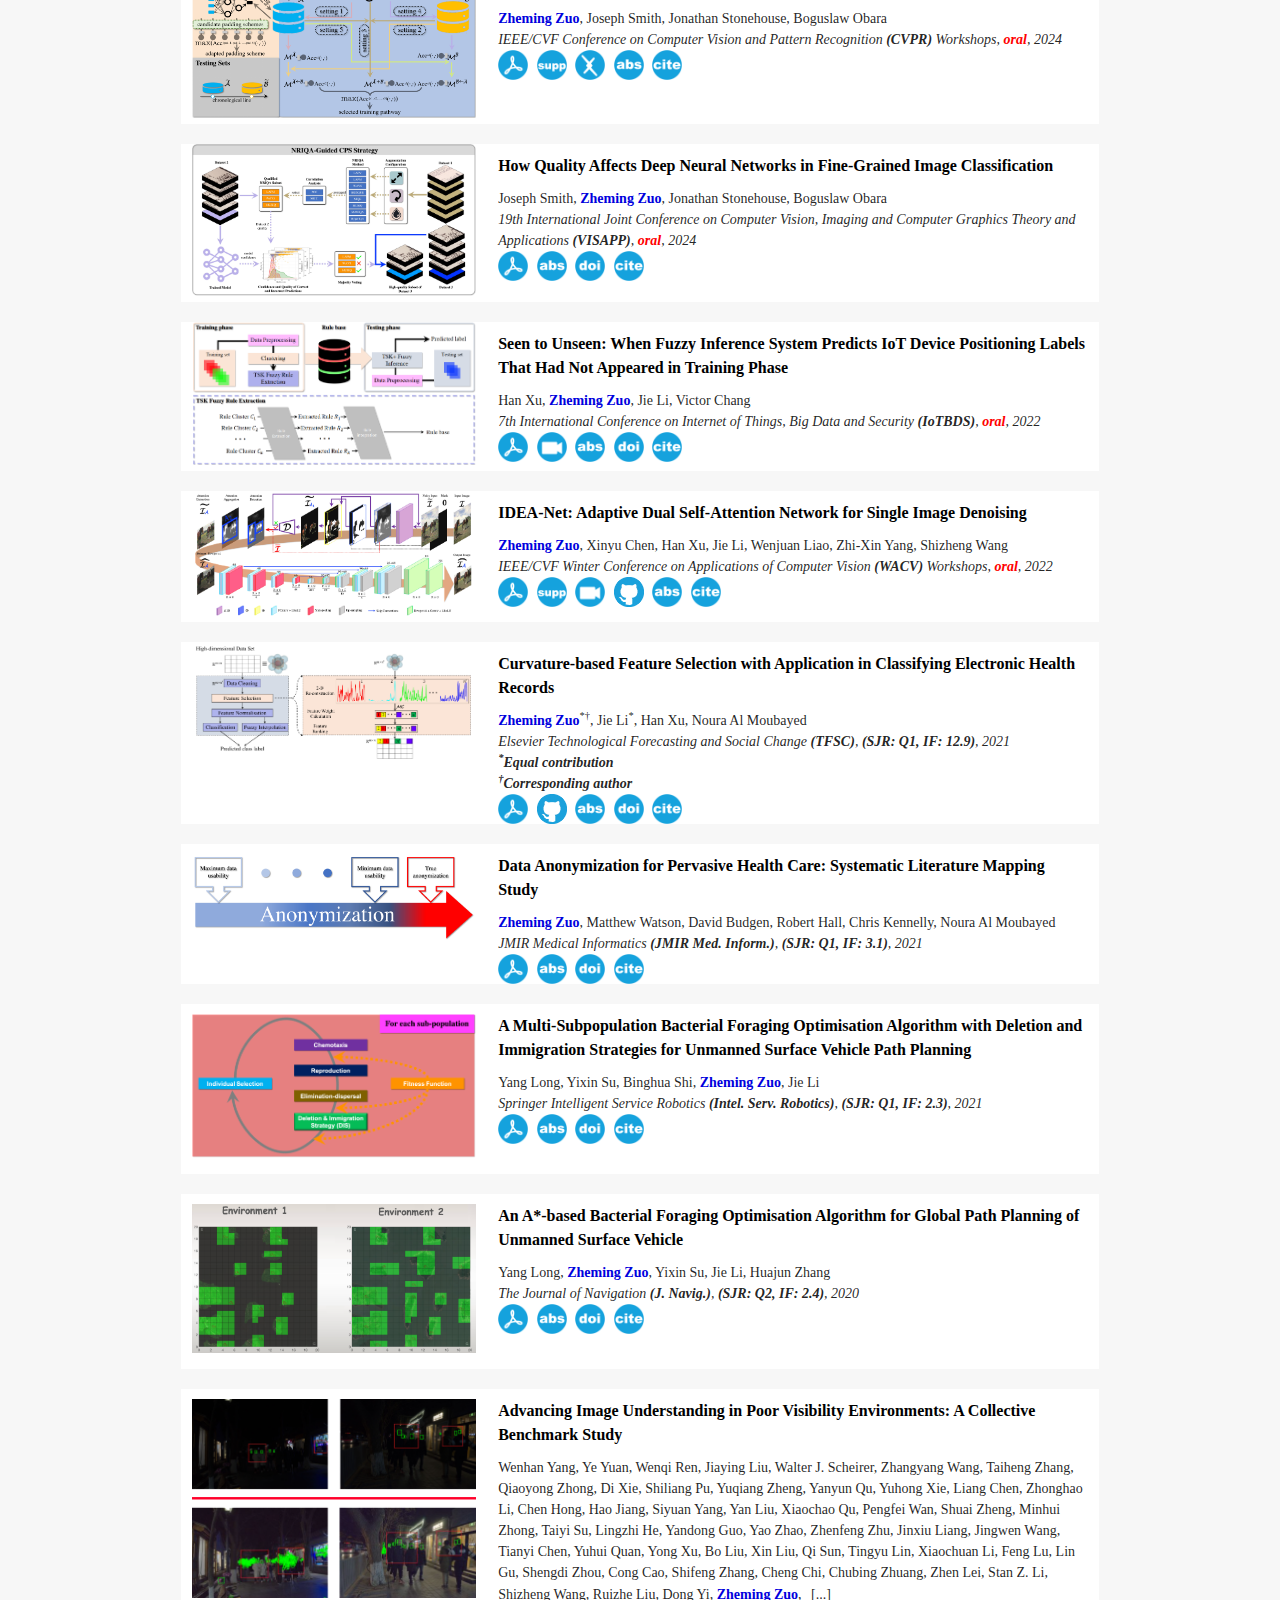
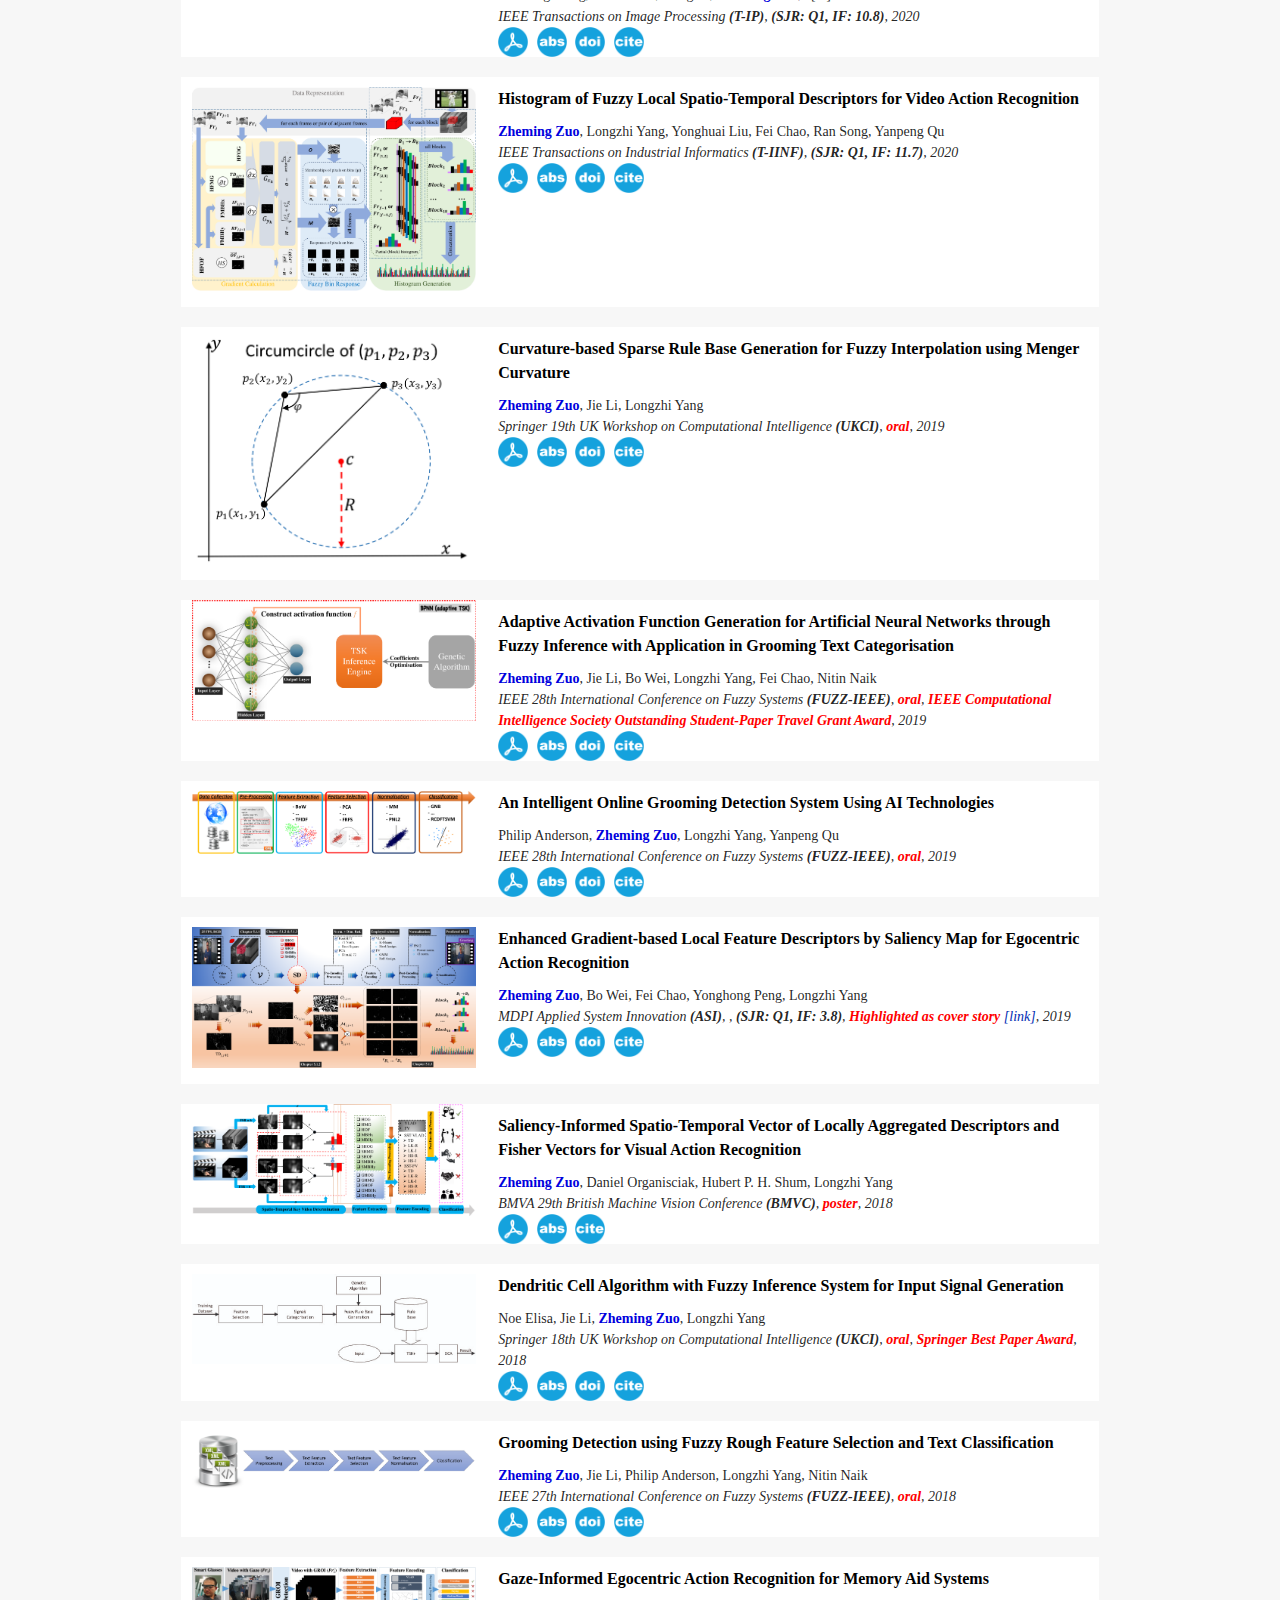
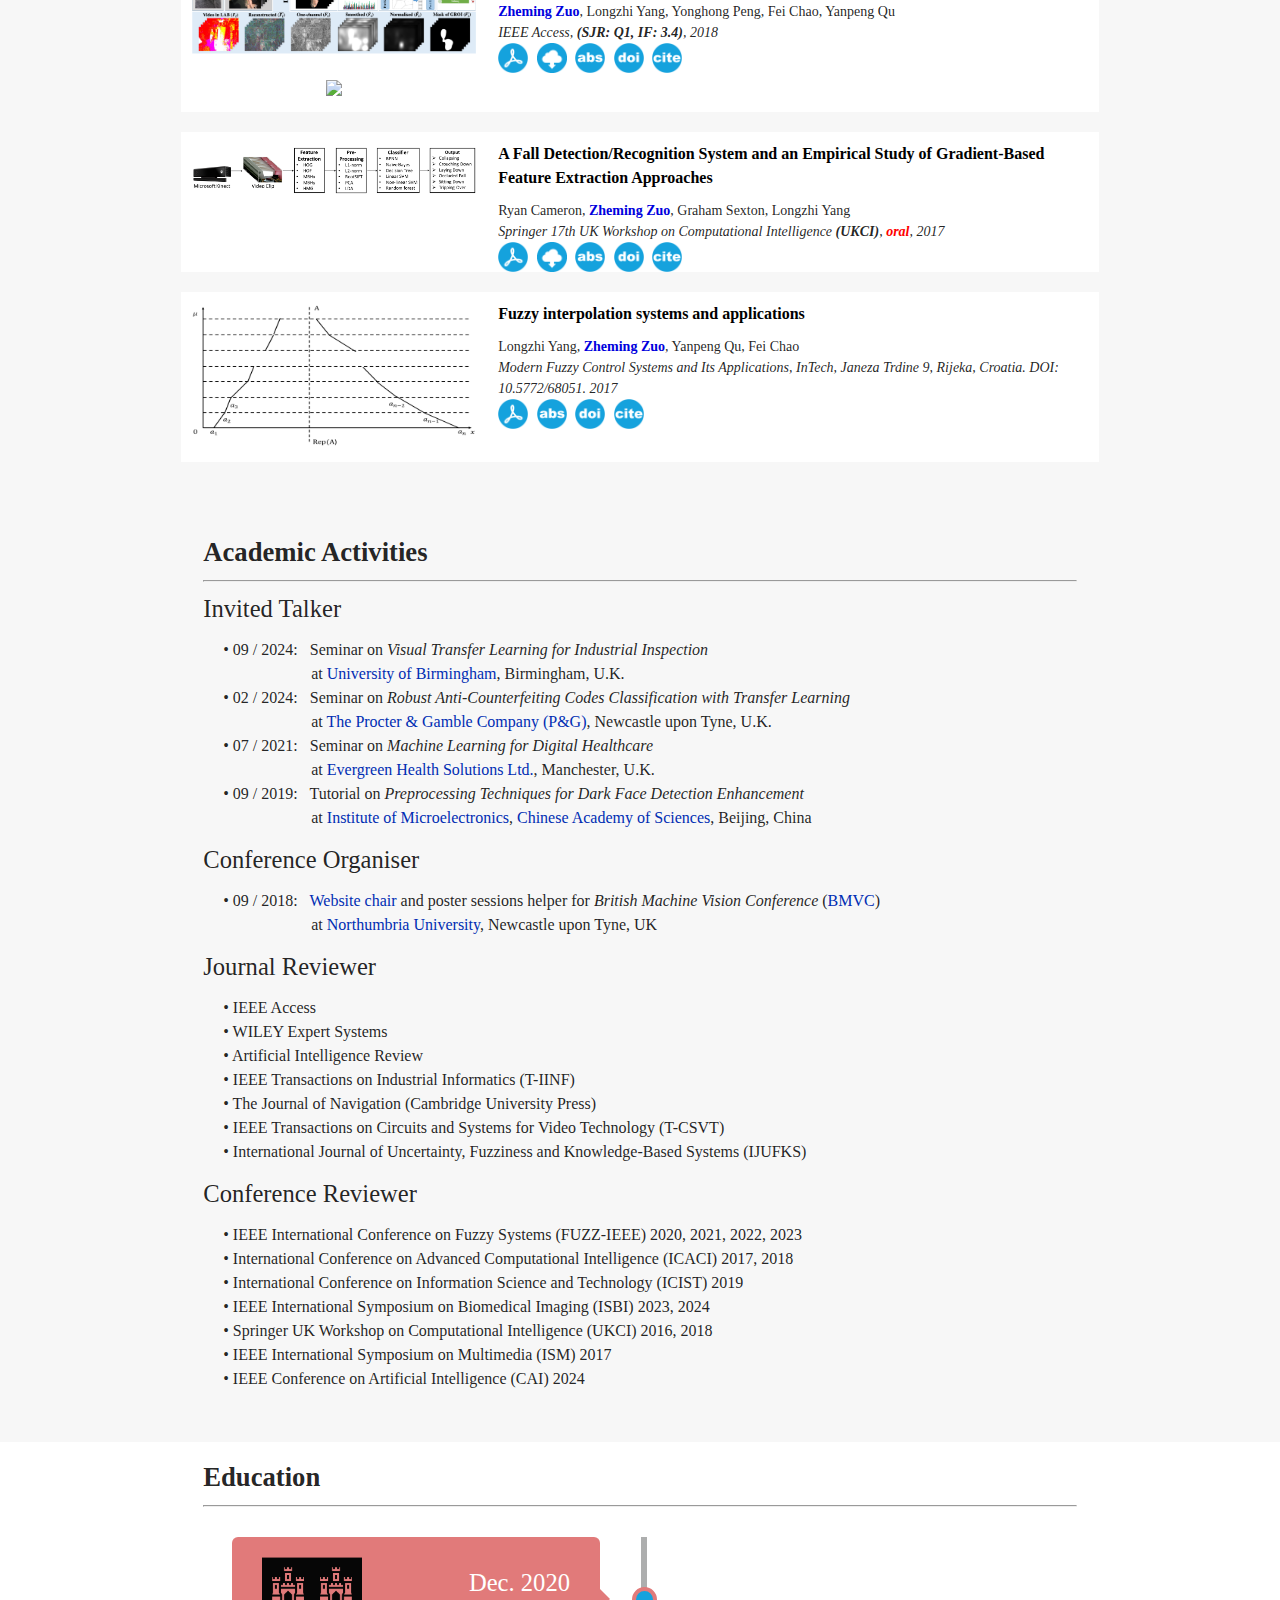
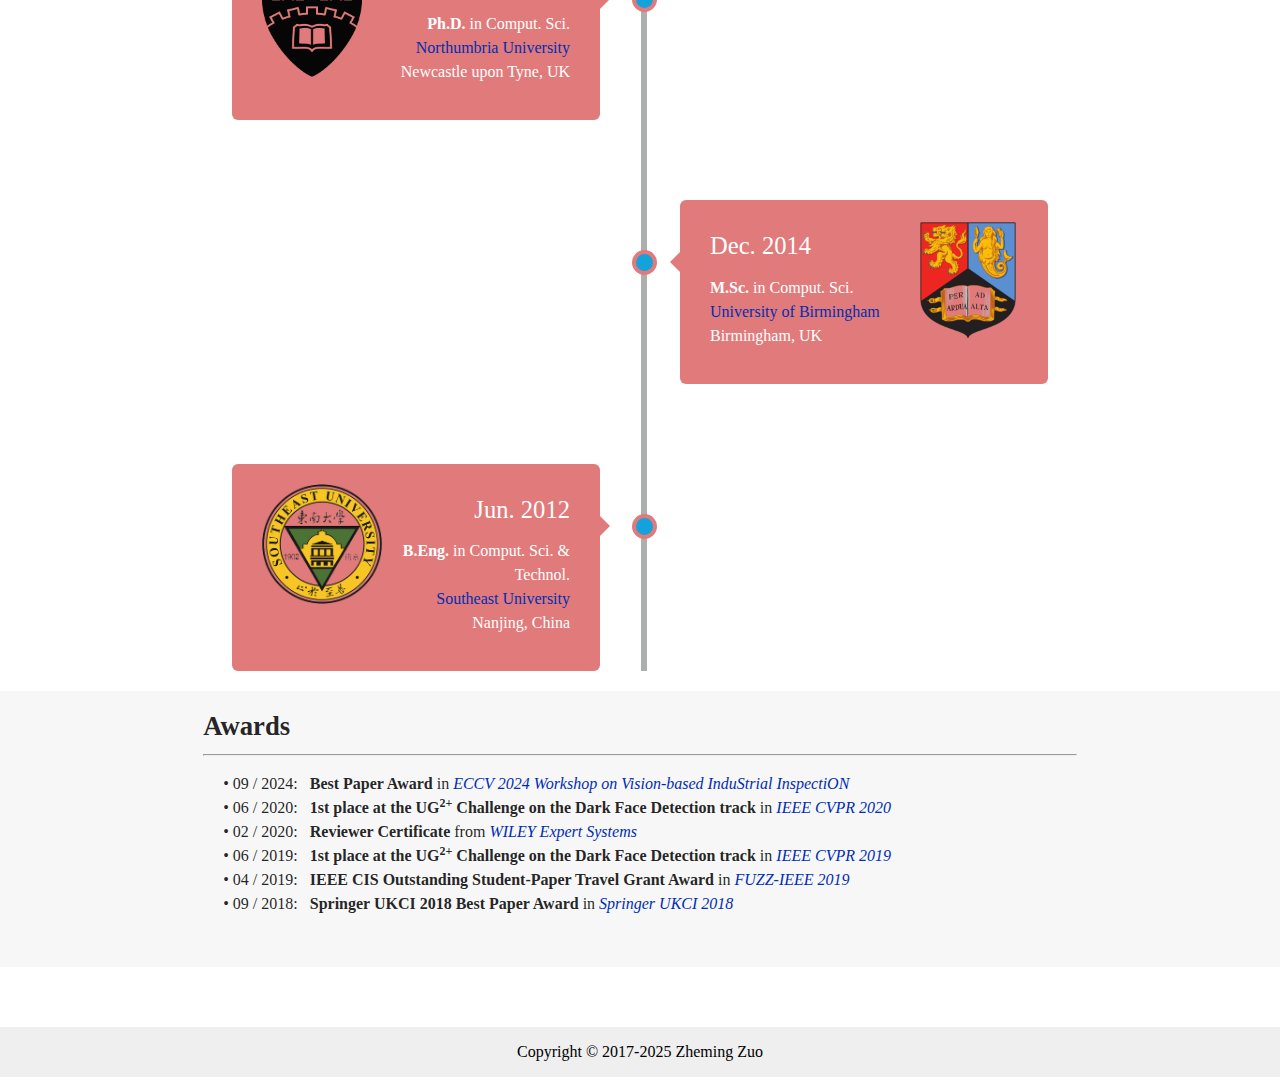
==== commit 64d46a8f: "Update index.html" ====
--- a/index.html
+++ b/index.html
@@ -1742,7 +1742,7 @@
       </div>
     </div>
     <div class="footer-copyright center black-text">
-      Copyright © 2017-2024 Zheming Zuo
+      Copyright © 2017-2025 Zheming Zuo
     </div>
 
 </footer>
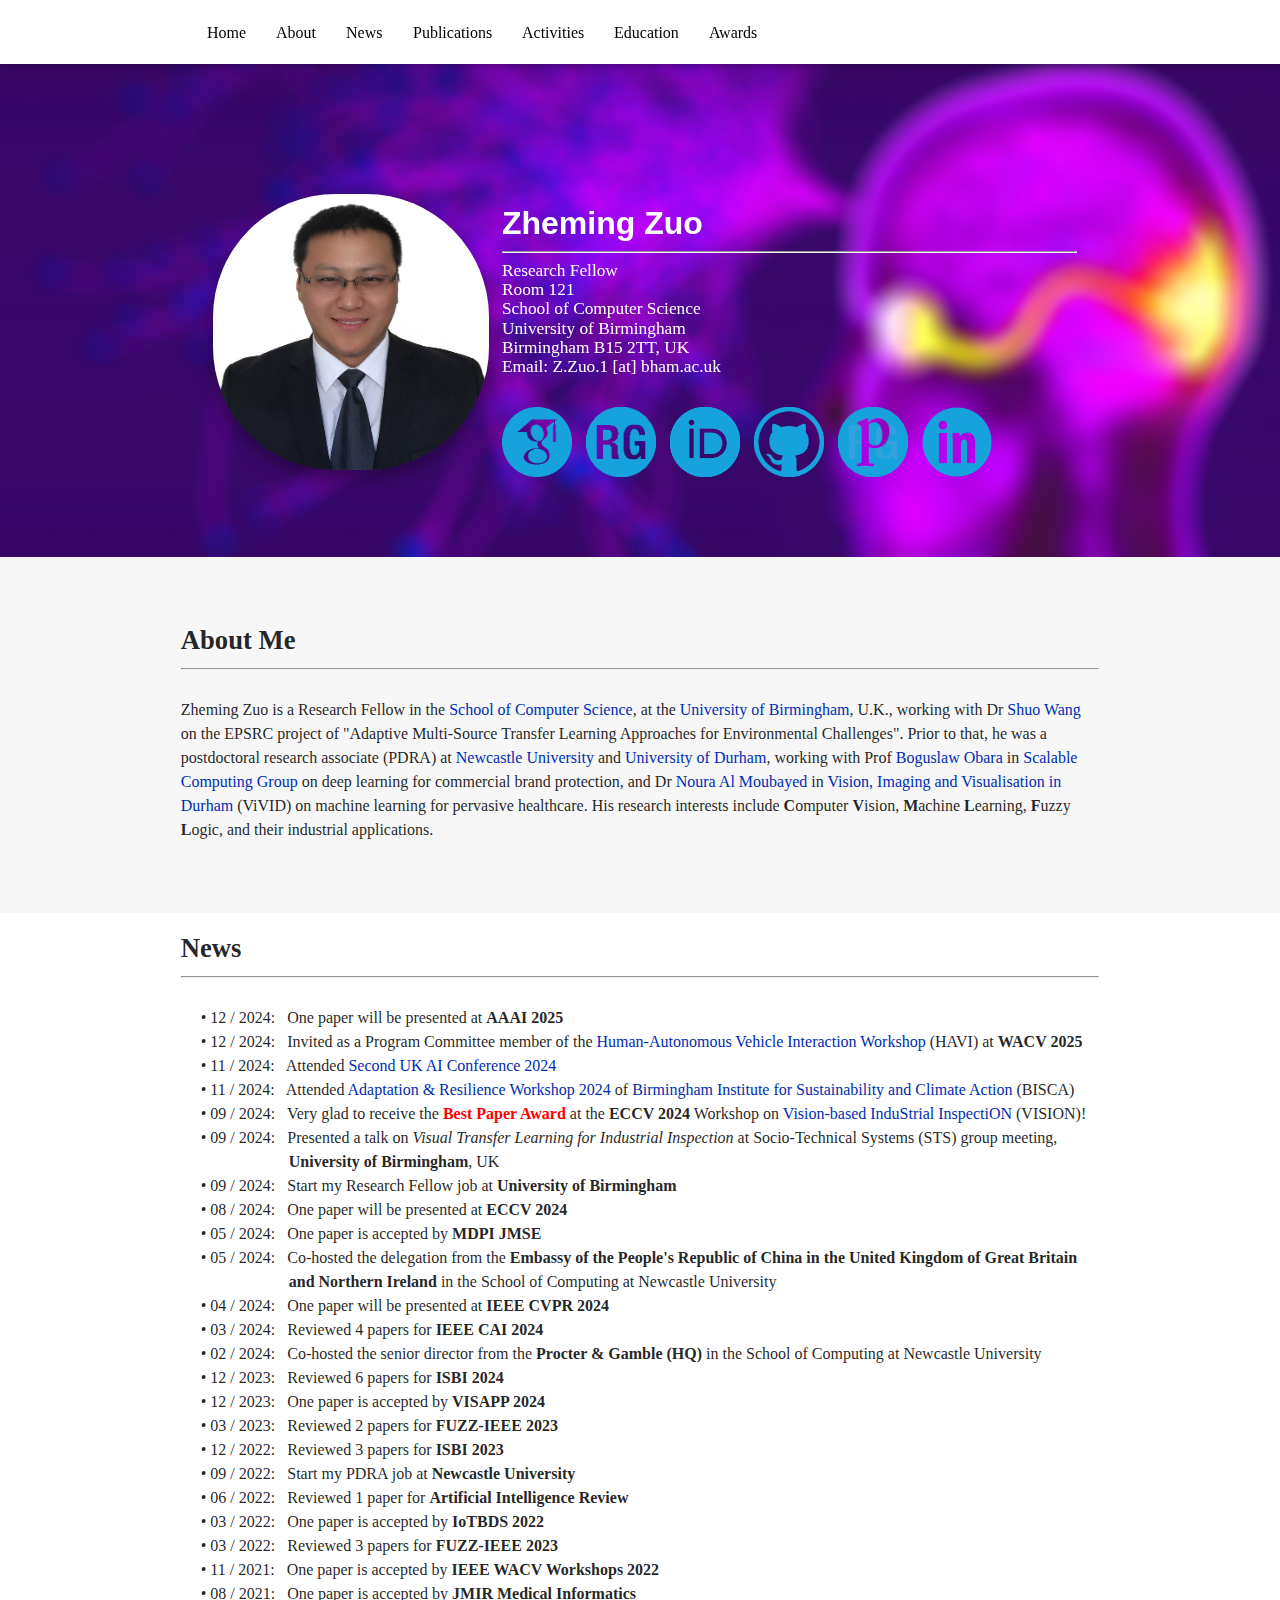
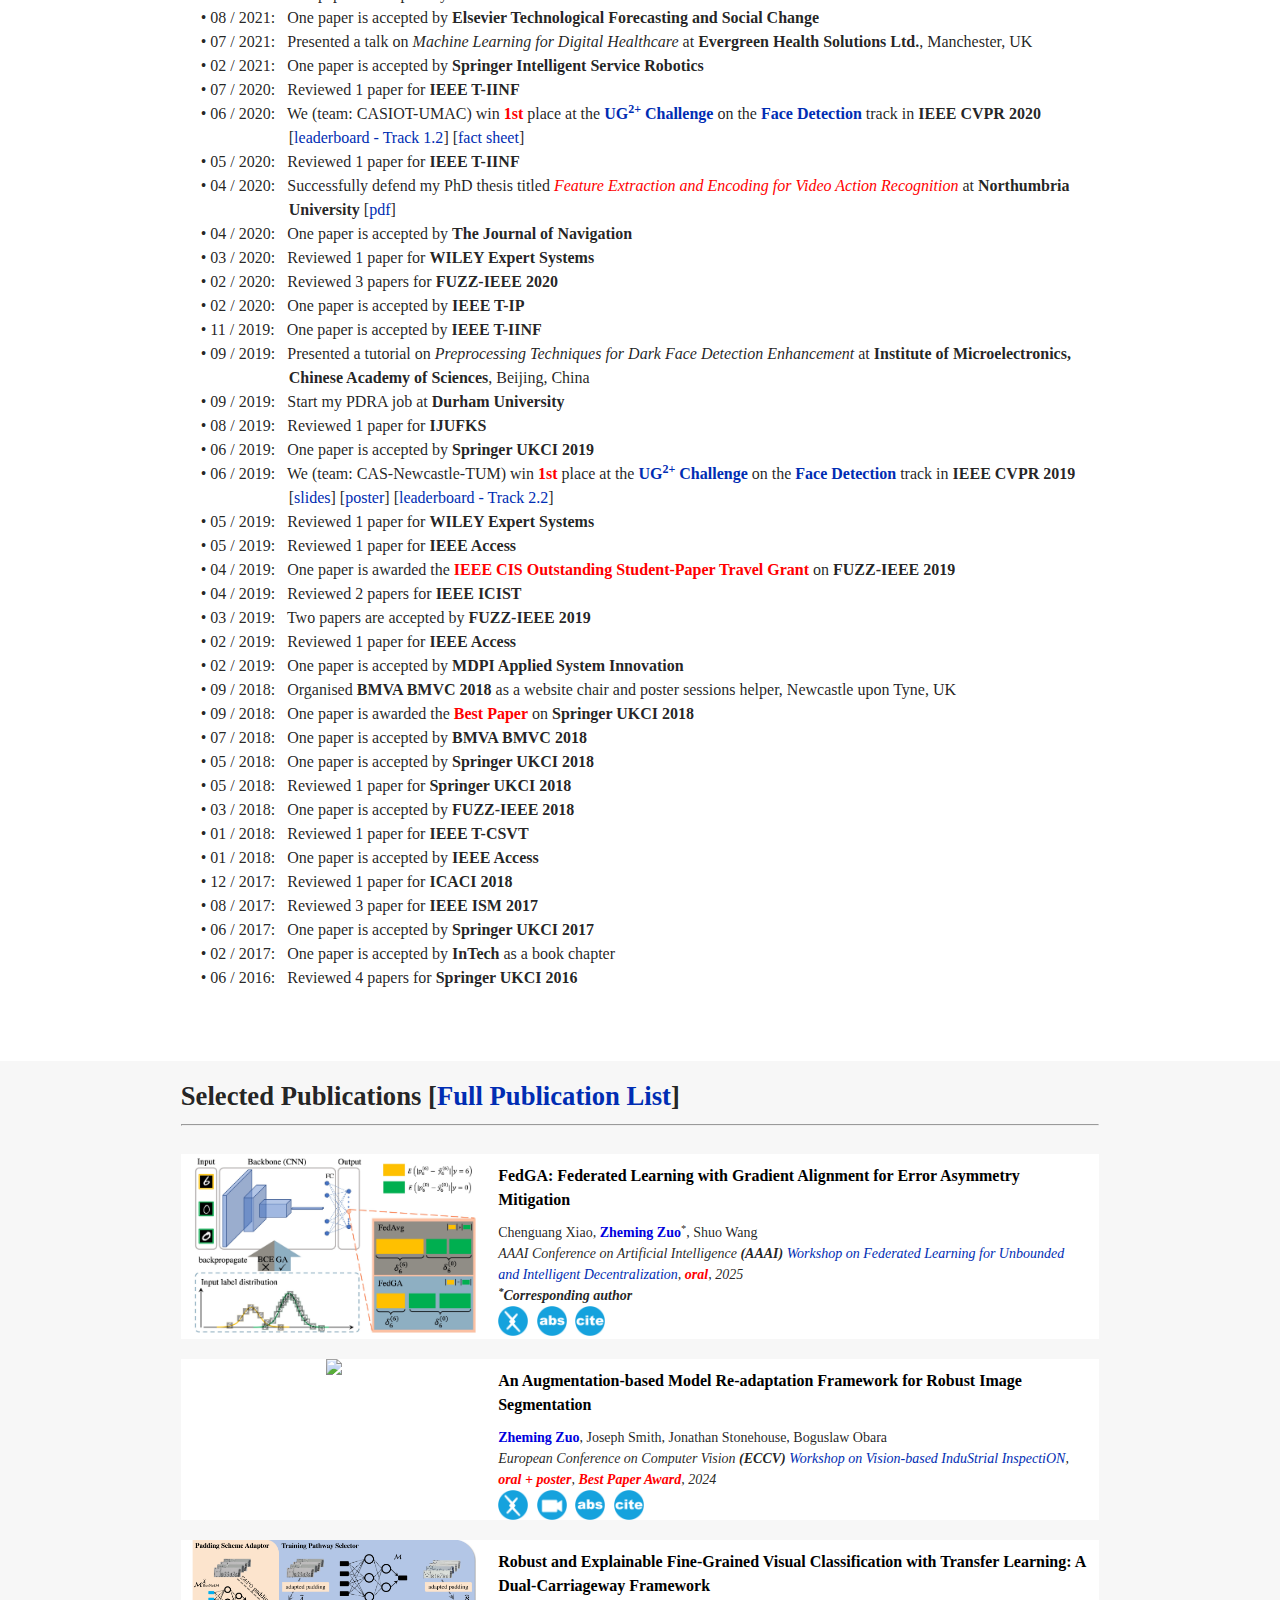
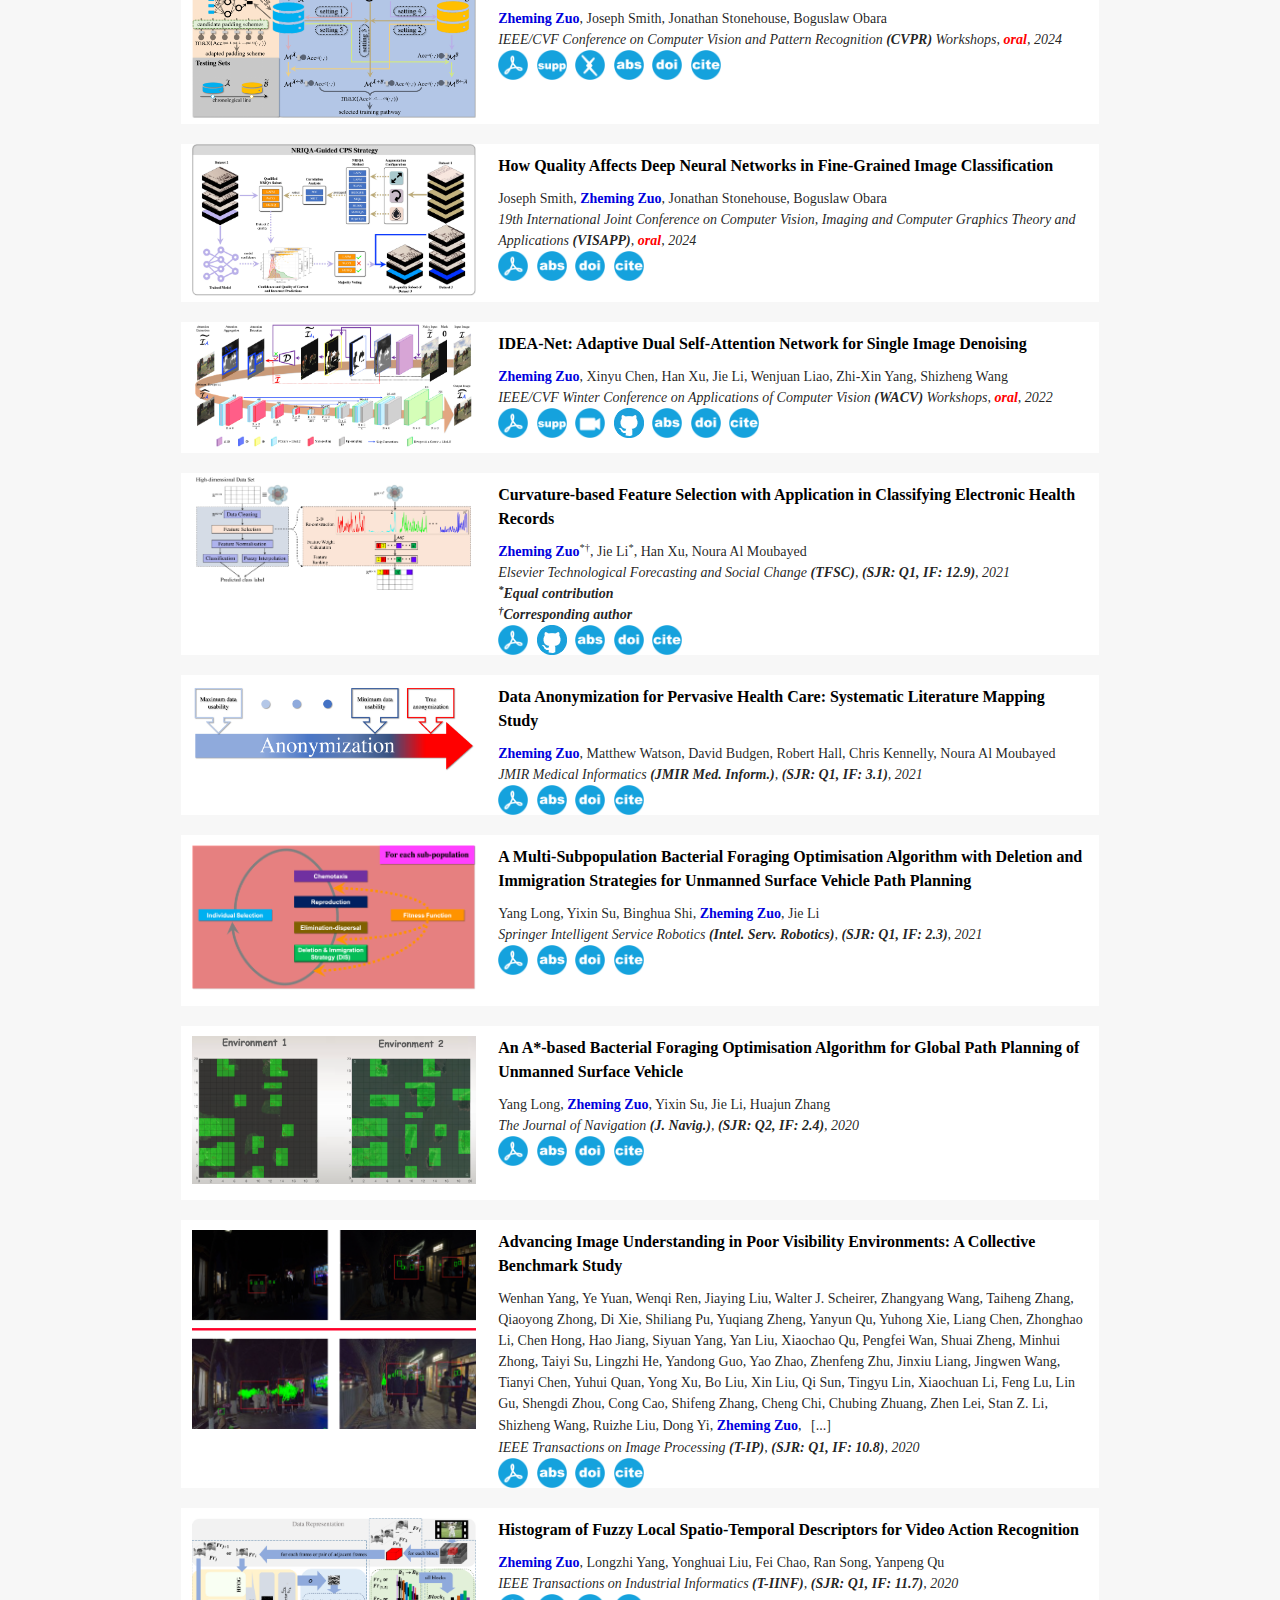
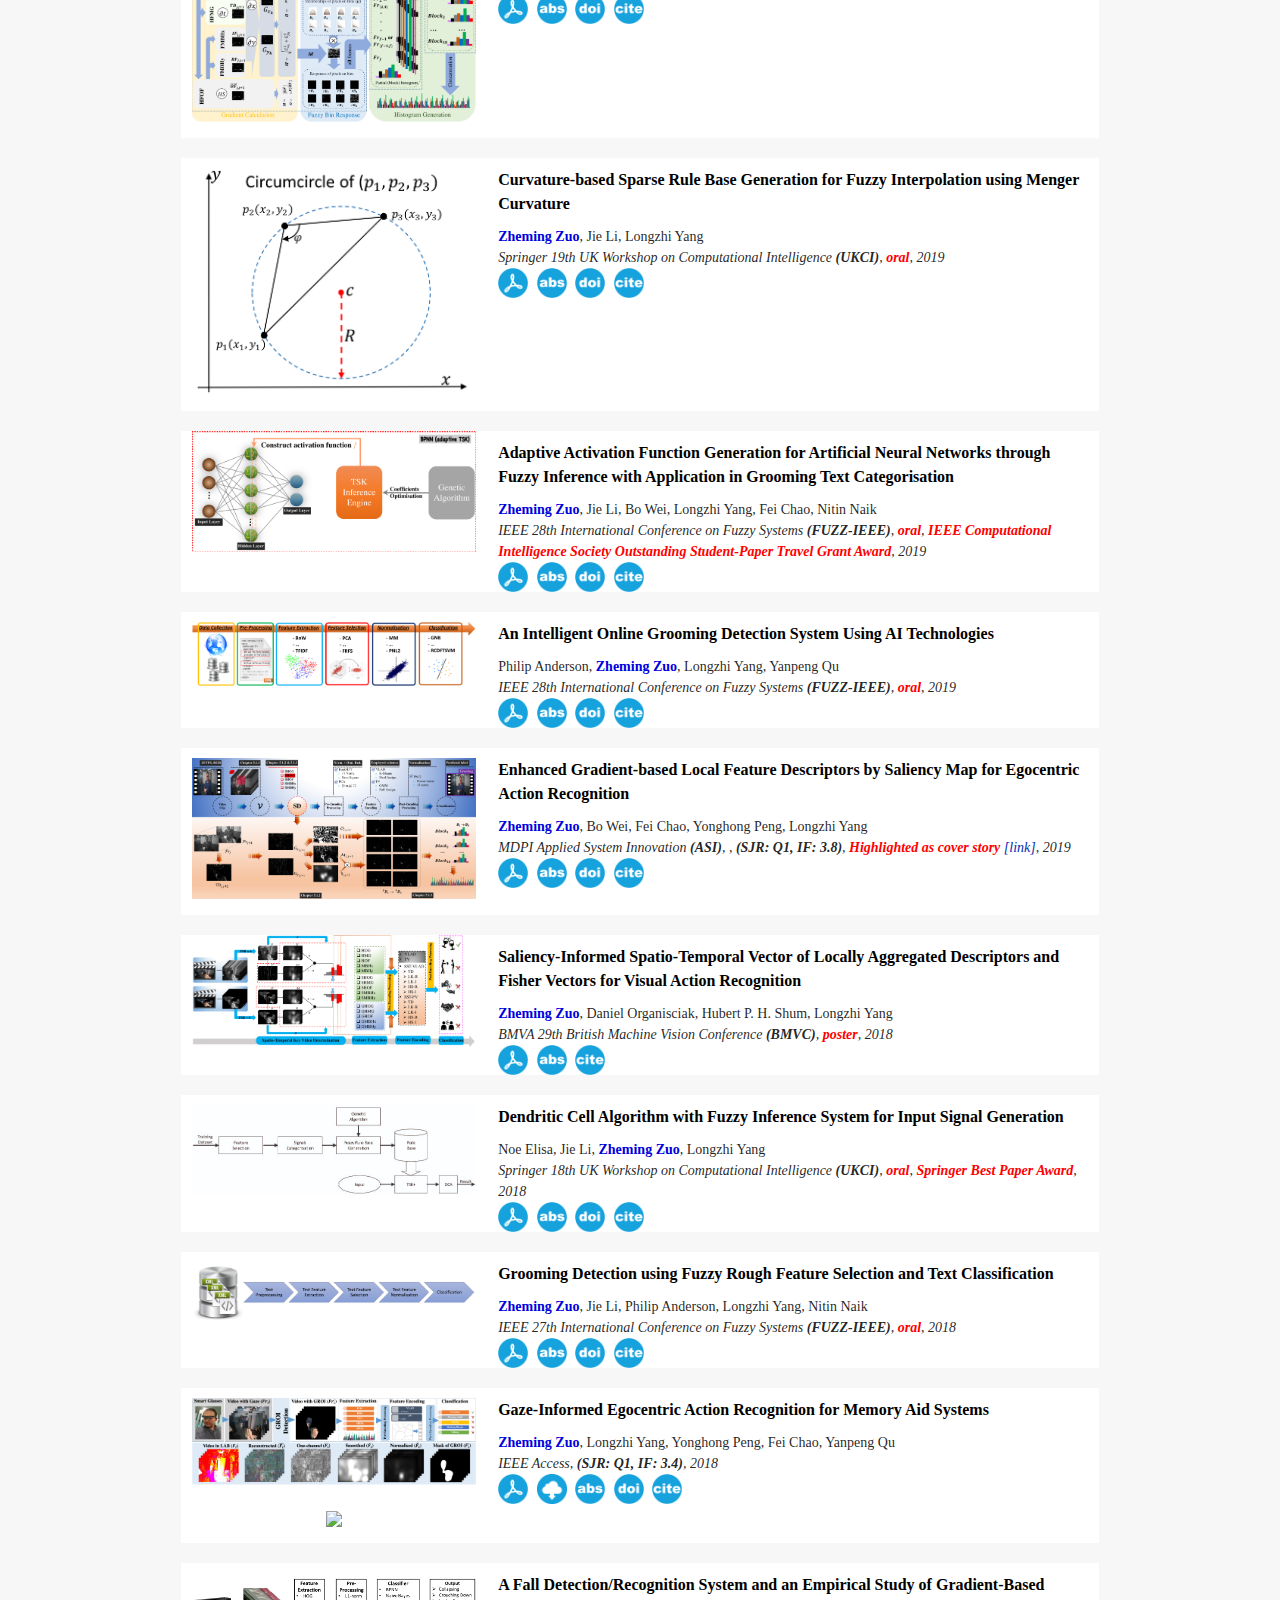
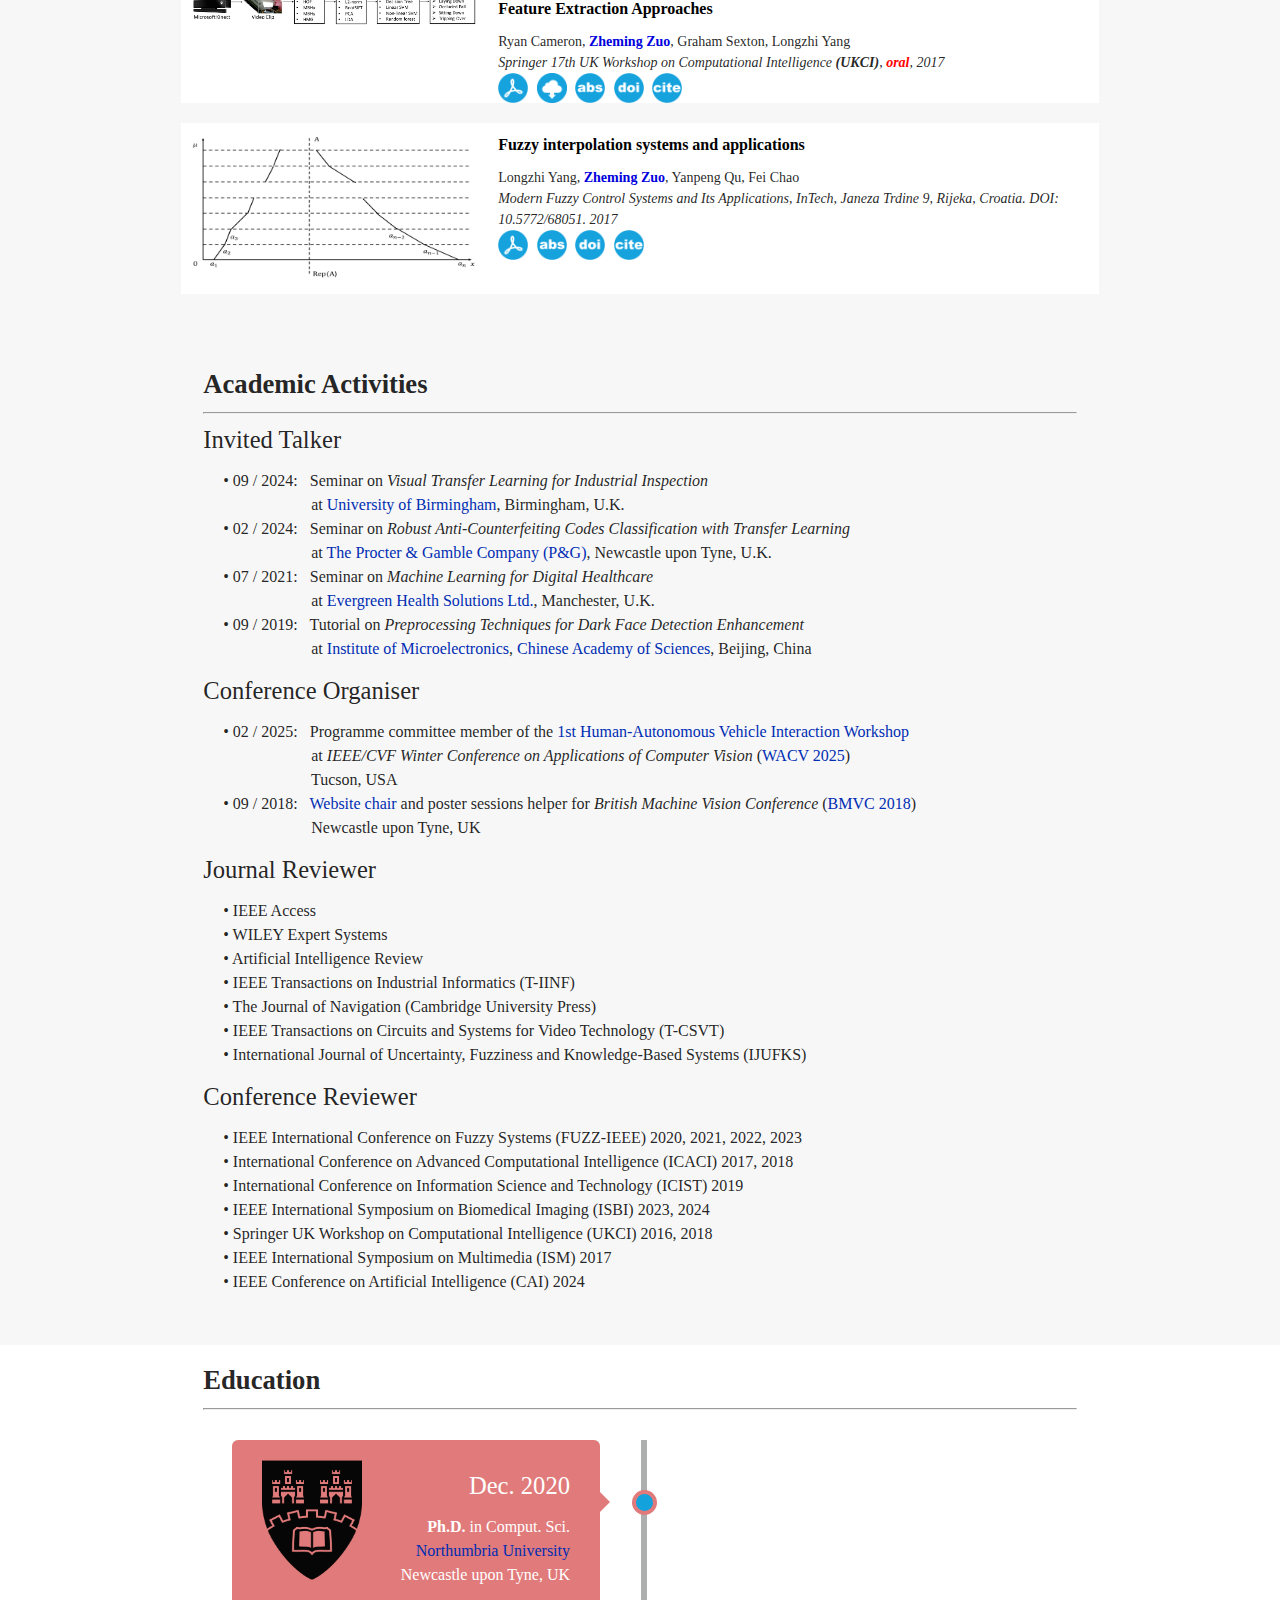
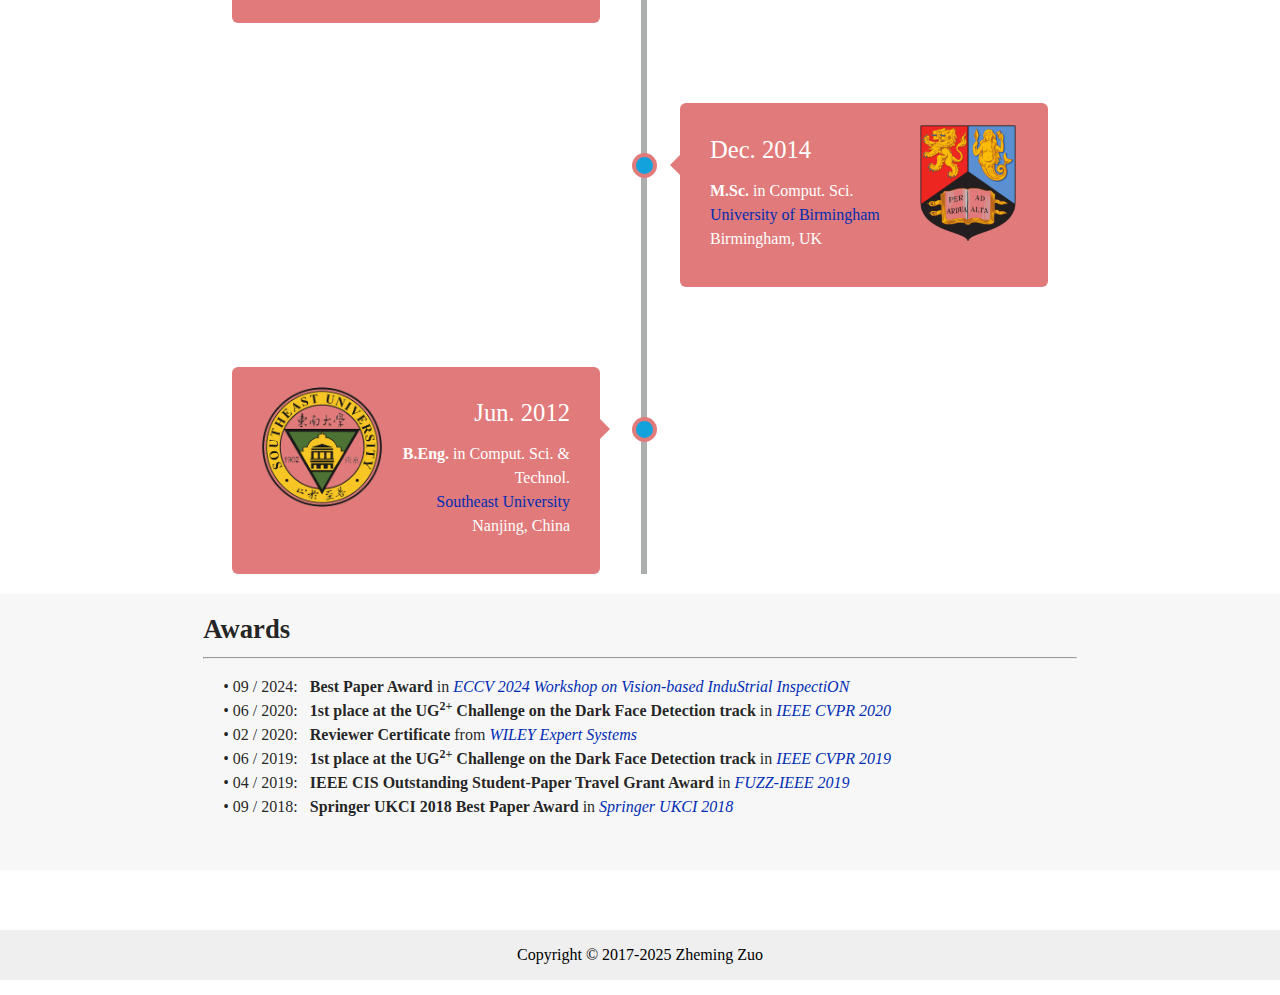
==== commit f5c5db4e: "update" ====
--- a/index.html
+++ b/index.html
@@ -443,18 +443,29 @@
           <div class="paper-author"><font color="#0000dd"><b>Zheming Zuo</b></font>, Joseph Smith, Jonathan Stonehouse, Boguslaw Obara</div>
           <div class="paper-conf">European Conference on Computer Vision <b>(ECCV)</b> <a href="https://vision-based-industrial-inspection.github.io/eccv-24/" target="blank">Workshop on Vision-based InduStrial InspectiON</a>, <b><font color="red">oral + poster</font></b>, <b><font color="red">Best Paper Award</font></b>, 2024</div>
           <div>
-            <!-- <a href="https://openaccess.thecvf.com/content/CVPR2024W/TCV2024/papers/Zuo_Robust_and_Explainable_Fine-Grained_Visual_Classification_with_Transfer_Learning_A_CVPRW_2024_paper.pdf" target="blank">
-              <img class="responsive-img icon" src="images/icons/pdf.png" title="paper">
-            </a> -->
-
             <a href="https://arxiv.org/pdf/2409.09530" target="blank">
               <img class="responsive-img icon" src="images/icons/arxiv.png" title="arXiv">
             </a>
+            <img class="responsive-img icon" src="images/icons/vid.png" id="zzBtnV21" title="oral presentation">
             <img class="responsive-img icon" src="images/icons/abs.png" id="zzBtnA21" title="abstract">
             <!-- <a href="TBC" target="blank">
               <img class="responsive-img icon" src="images/icons/doi.png" title="doi">
             </a> -->
             <img class="responsive-img icon" src="images/icons/cite.png" id="zzBtn21" title="citation">
+          </div>
+
+          <div id="zzModalV21" class="modal">
+            <div class="modal-content">
+              <div class="modal-header">
+                <span class="close"></span>
+                <h4>Oral presentation</h4>
+              </div>
+            <div class="modal-body">
+              <center>
+                <iframe width="280" height="160" src="https://www.youtube.com/embed/6PvEG-bUy60?si=50CwHWeJmmewe_FM&amp;start=150&end=453" title="YouTube video player" frameborder="0" allow="accelerometer; autoplay; clipboard-write; encrypted-media; gyroscope; picture-in-picture; web-share" referrerpolicy="strict-origin-when-cross-origin" allowfullscreen></iframe>
+              </center>
+            </div>
+          </div>
           </div>
 
           <div id="zzModal21" class="modal">
@@ -506,9 +517,9 @@
               <img class="responsive-img icon" src="images/icons/arxiv.png" title="arXiv">
             </a>
             <img class="responsive-img icon" src="images/icons/abs.png" id="zzBtnA20" title="abstract">
-            <!-- <a href="TBC" target="blank">
-              <img class="responsive-img icon" src="images/icons/doi.png" title="doi">
-            </a> -->
+            <a href="https://ieeexplore.ieee.org/document/10678414" target="blank">
+              <img class="responsive-img icon" src="images/icons/doi.png" title="doi">
+            </a>
             <img class="responsive-img icon" src="images/icons/cite.png" id="zzBtn20" title="citation">
           </div>
 
@@ -589,7 +600,7 @@
 
 
 
-       <div class="row paper-block">
+       <!-- <div class="row paper-block">
         <div class="col s12 m12 l4 center">
             <img class="responsive-img" src="images/publications/2022_Conf_IoTBDS.png">
         </div>
@@ -602,9 +613,7 @@
             <a href="https://arxiv.org/pdf/2209.10627.pdf" target="blank">
               <img class="responsive-img icon" src="images/icons/pdf.png" title="paper">
             </a>
-            <a href="https://www.youtube.com/watch?v=vCx80EfEuok" target="blank">
-              <img class="responsive-img icon" src="images/icons/vid.png" title="video">
-            </a>
+            <img class="responsive-img icon" src="images/icons/vid.png" id="zzBtnV18" title="oral presentation">
             <img class="responsive-img icon" src="images/icons/abs.png" id="zzBtnA18" title="abstract">
             <a href="https://www.scitepress.org/Link.aspx?doi=10.5220/0011102800003194" target="blank">
               <img class="responsive-img icon" src="images/icons/doi.png" title="doi">
@@ -612,6 +621,20 @@
             <img class="responsive-img icon" src="images/icons/cite.png" id="zzBtn18" title="citation">
           </div>
 
+          <div id="zzModalV18" class="modal">
+            <div class="modal-content">
+              <div class="modal-header">
+                <span class="close"></span>
+                <h4>Oral presentation</h4>
+              </div>
+            <div class="modal-body">
+              <center>
+                <iframe width="280" height="160" src="https://www.youtube.com/embed/vCx80EfEuok?si=d_iWjUkr5TM5lKYx" title="YouTube video player" frameborder="0" allow="accelerometer; autoplay; clipboard-write; encrypted-media; gyroscope; picture-in-picture; web-share" referrerpolicy="strict-origin-when-cross-origin" allowfullscreen></iframe>
+              </center>
+            </div>
+          </div>
+          </div>
+
           <div id="zzModal18" class="modal">
             <div class="modal-content">
               <div class="modal-header">
@@ -637,7 +660,7 @@
           </div>
 
         </div>
-      </div>
+      </div> -->
 
 
 
@@ -659,18 +682,30 @@
               <img class="responsive-img icon" src="images/icons/supp.png" title="supplementary materials">
             </a>
 
-            <a href="https://www.youtube.com/watch?v=zdZFHXXZHIQ" target="blank">
-              <img class="responsive-img icon" src="images/icons/vid.png" title="video">
-            </a>
+            <img class="responsive-img icon" src="images/icons/vid.png" id="zzBtnV17" title="oral presentation">
 
             <a href="https://github.com/zhemingzuo/IDEA-Net" target="blank">
               <img class="responsive-img icon" src="images/icons/github_src.png" title="code">
             </a>
             <img class="responsive-img icon" src="images/icons/abs.png" id="zzBtnA17" title="abstract">
-            <!-- <a href="https://ieeexplore.ieee.org/Xplore/home.jsp" target="blank">
-              <img class="responsive-img icon" src="images/icons/doi.png" title="doi">
-            </a> -->
+            <a href="https://ieeexplore.ieee.org/document/9707567" target="blank">
+              <img class="responsive-img icon" src="images/icons/doi.png" title="doi">
+            </a>
             <img class="responsive-img icon" src="images/icons/cite.png" id="zzBtn17" title="citation">
+          </div>
+
+          <div id="zzModalV17" class="modal">
+            <div class="modal-content">
+              <div class="modal-header">
+                <span class="close"></span>
+                <h4>Oral presentation</h4>
+              </div>
+            <div class="modal-body">
+              <center>
+                <iframe width="280" height="160" src="https://www.youtube.com/embed/zdZFHXXZHIQ?si=MsrJZHEByLwUfa-P" title="YouTube video player" frameborder="0" allow="accelerometer; autoplay; clipboard-write; encrypted-media; gyroscope; picture-in-picture; web-share" referrerpolicy="strict-origin-when-cross-origin" allowfullscreen></iframe>
+              </center>
+            </div>
+          </div>
           </div>
 
           <div id="zzModal17" class="modal">
@@ -1633,9 +1668,12 @@
 
         <h5>Conference Organiser</h5>
         <ul>
-          <li>&emsp; &bull; 09 / 2018: &nbsp; <a href="http://bmvc2018.org/people.html" target="_blank">Website chair</a> and poster sessions helper for <i>British Machine Vision Conference</i> (<a href="http://bmvc2018.org/index.html" target="_blank">BMVC</a>)<br>
-          &emsp;&emsp;&emsp;&emsp;&emsp;&emsp;&nbsp;&nbsp; at <a href="https://www.northumbria.ac.uk/study-at-northumbria?ds_rl=1265464&ds_rl=1183725&ds_rl=1265464&gclid=CjwKCAjwssD0BRBIEiwA-JP5rHsk8FvtVU9xoD5PIRfQ-5oKVxtSHc5otO_CWQ0_SmAJQpxwB611EBoCXgoQAvD_BwE&gclsrc=aw.ds" target="_blank">Northumbria University</a>, Newcastle upon Tyne, UK 
-          <!-- <a href="http://www.bmva.org/bmva-news/2018-09.pdf" target="blank"><img class="responsive-img icon" src="images/icons/news.png" title="news"></a> -->
+          <li>&emsp; &bull; 02 / 2025: &nbsp; Programme committee member of the <a href="https://haviworkshop.github.io/2024/#%23intro" target="_blank">1st Human-Autonomous Vehicle Interaction Workshop</a><br>
+          &emsp;&emsp;&emsp;&emsp;&emsp;&emsp;&nbsp;&nbsp; at <i>IEEE/CVF Winter Conference on Applications of Computer Vision</i> (<a href="https://wacv2025.thecvf.com/" target="_blank">WACV 2025</a>)<br>
+          &emsp;&emsp;&emsp;&emsp;&emsp;&emsp;&nbsp;&nbsp; Tucson, USA 
+          </li>
+          <li>&emsp; &bull; 09 / 2018: &nbsp; <a href="http://bmvc2018.org/people.html" target="_blank">Website chair</a> and poster sessions helper for <i>British Machine Vision Conference</i> (<a href="http://bmvc2018.org/index.html" target="_blank">BMVC 2018</a>)<br>
+          &emsp;&emsp;&emsp;&emsp;&emsp;&emsp;&nbsp;&nbsp; Newcastle upon Tyne, UK 
           </li>
         </ul>
 
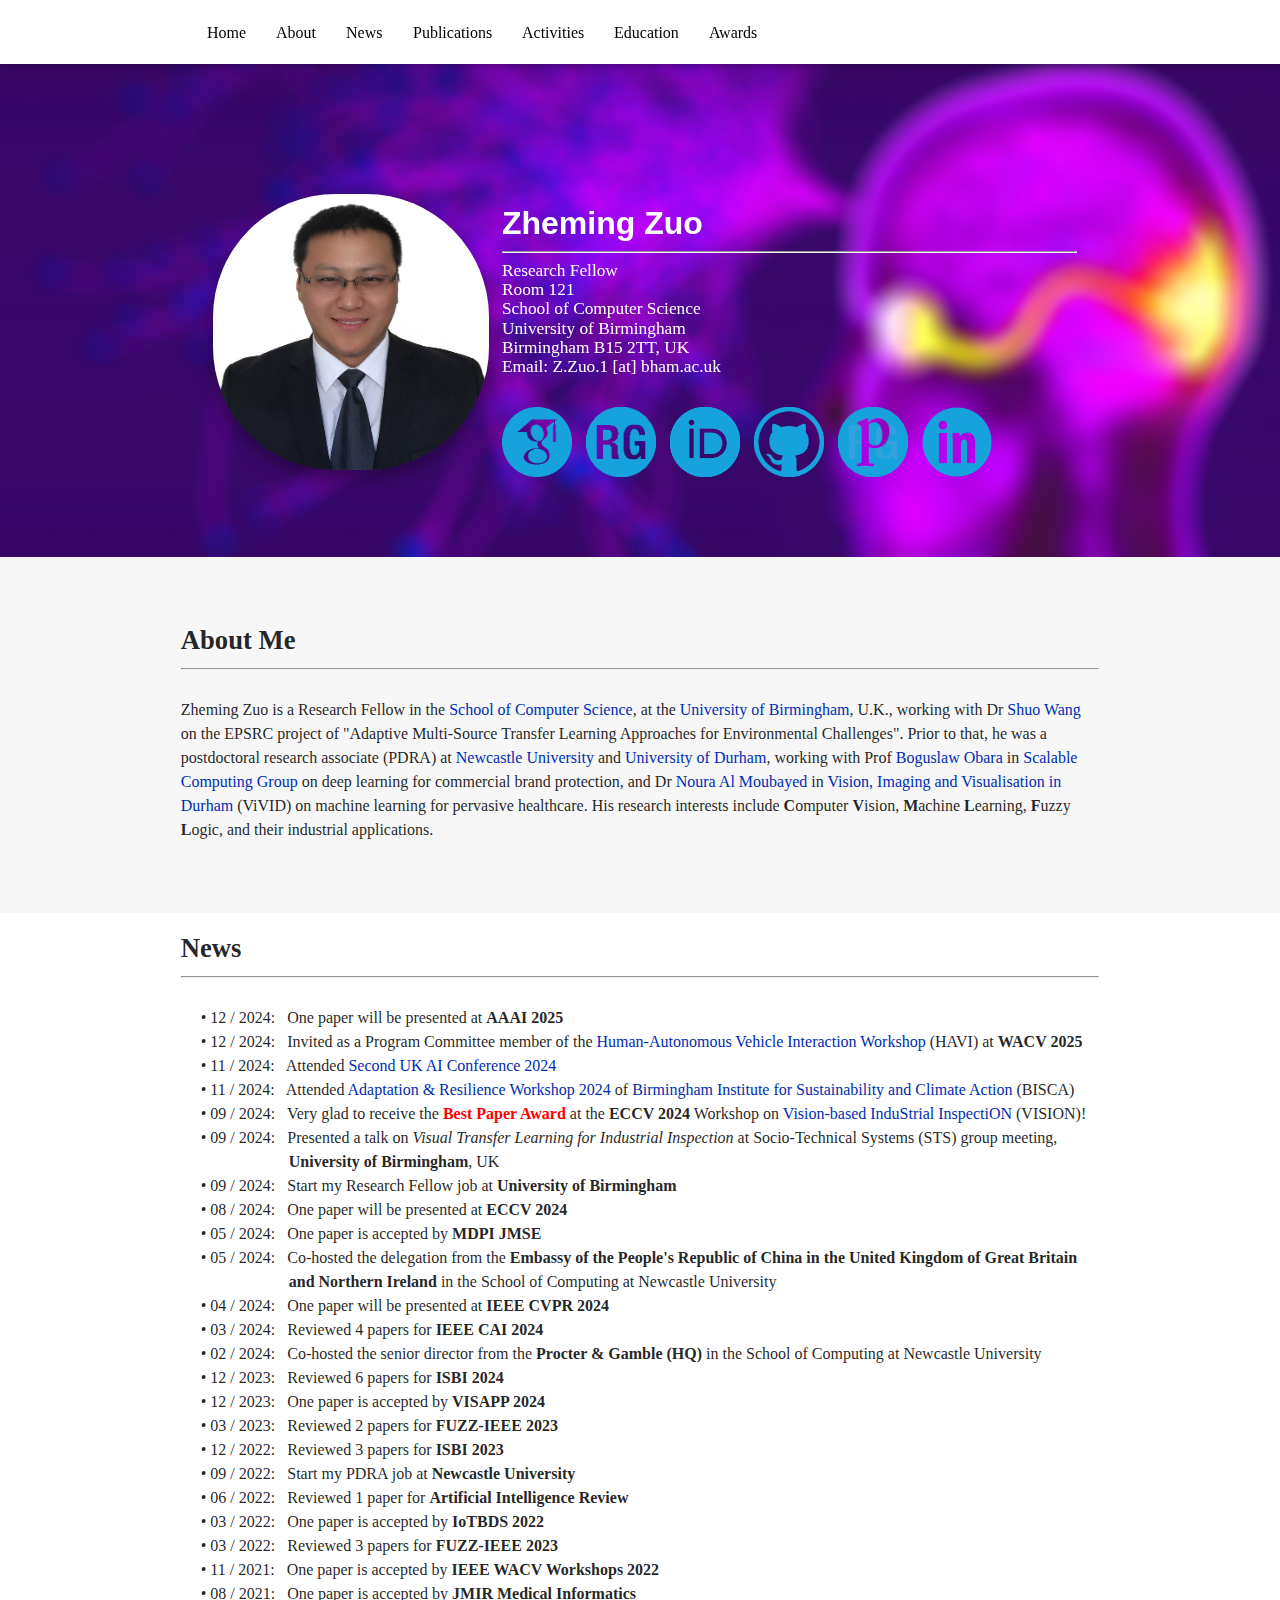
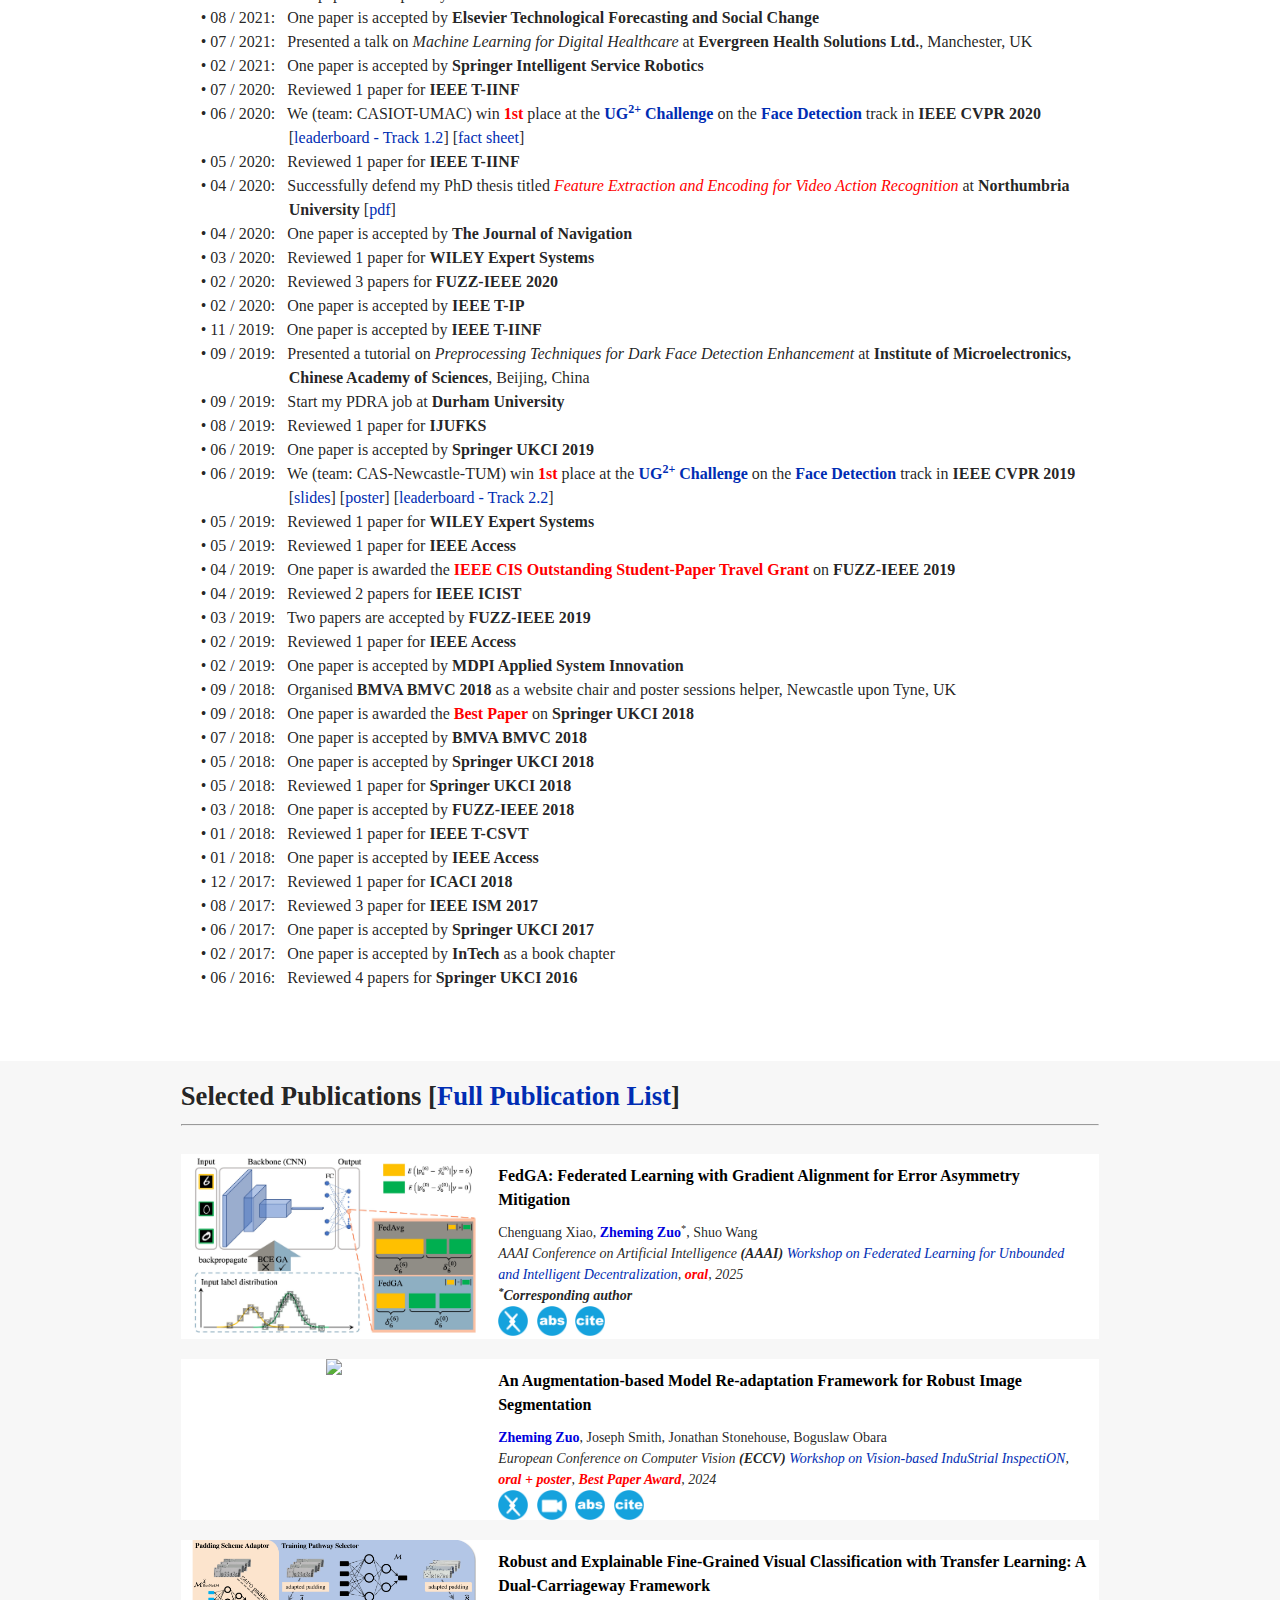
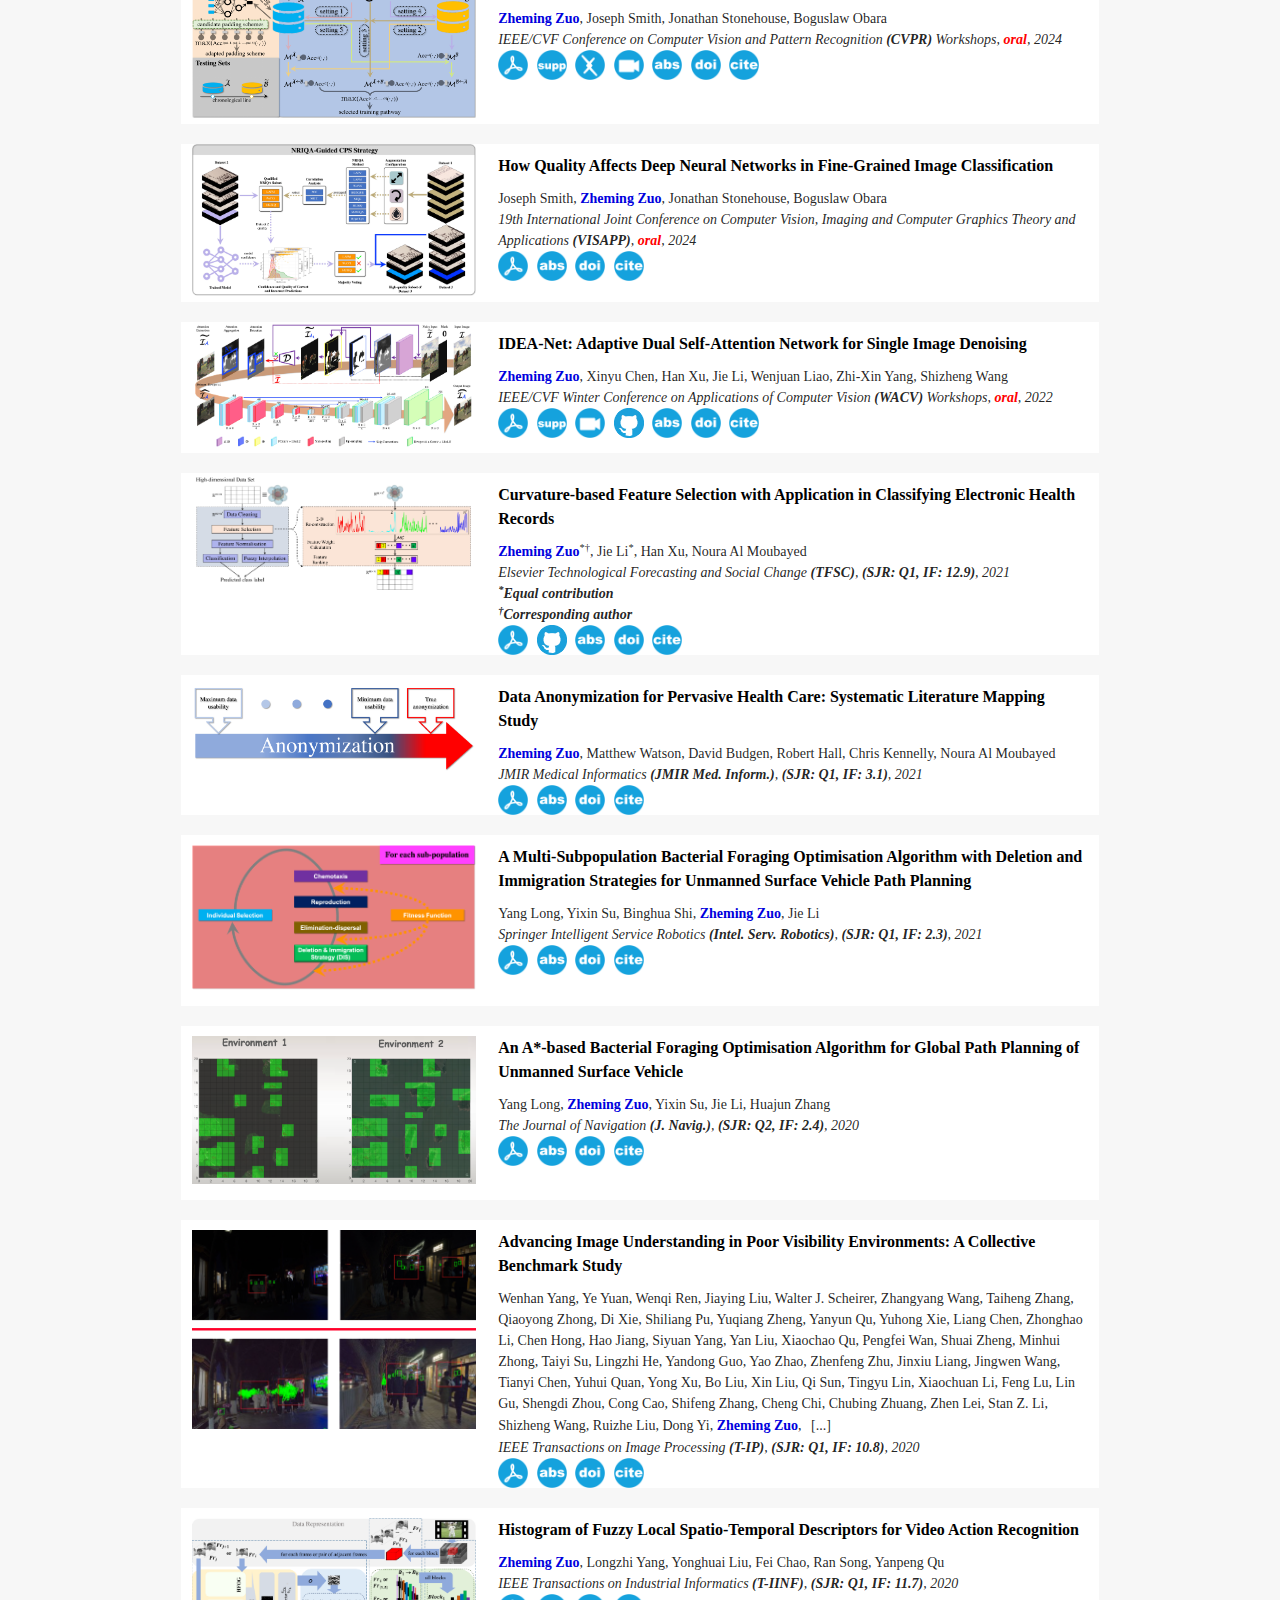
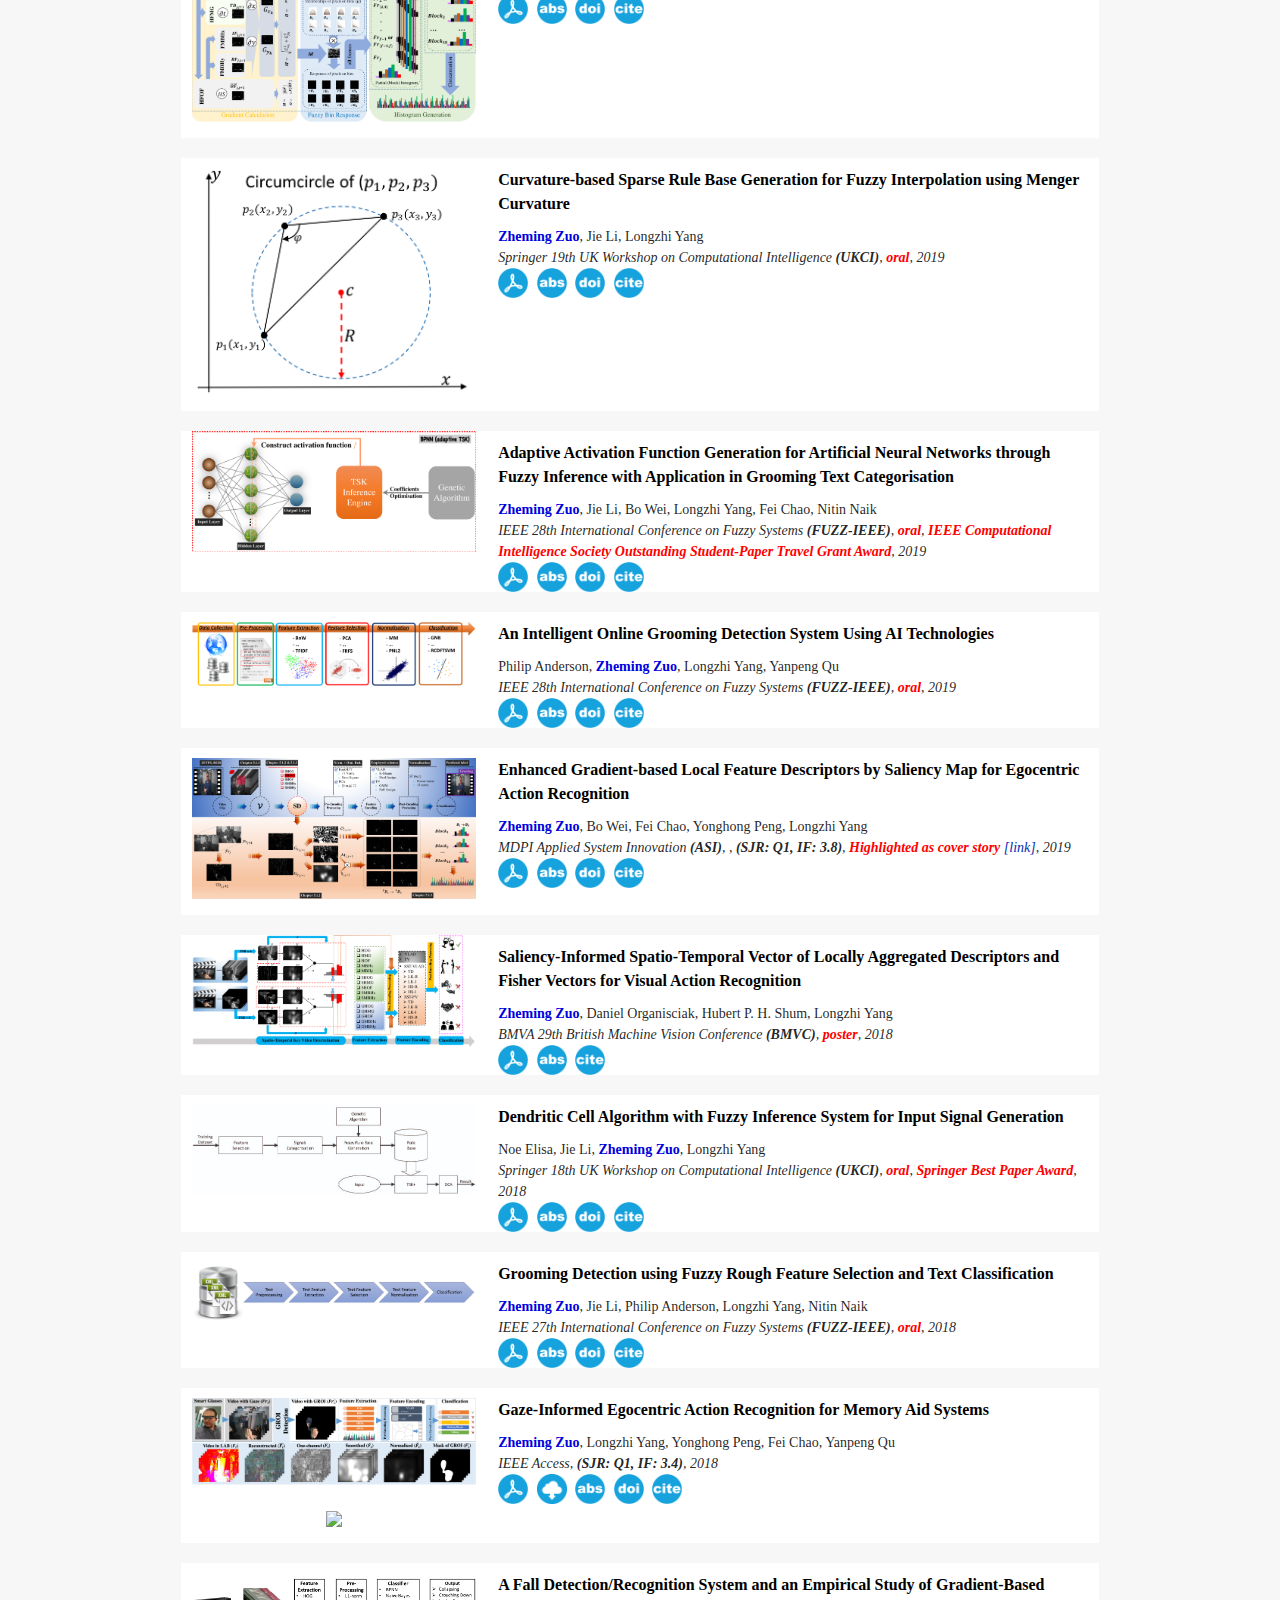
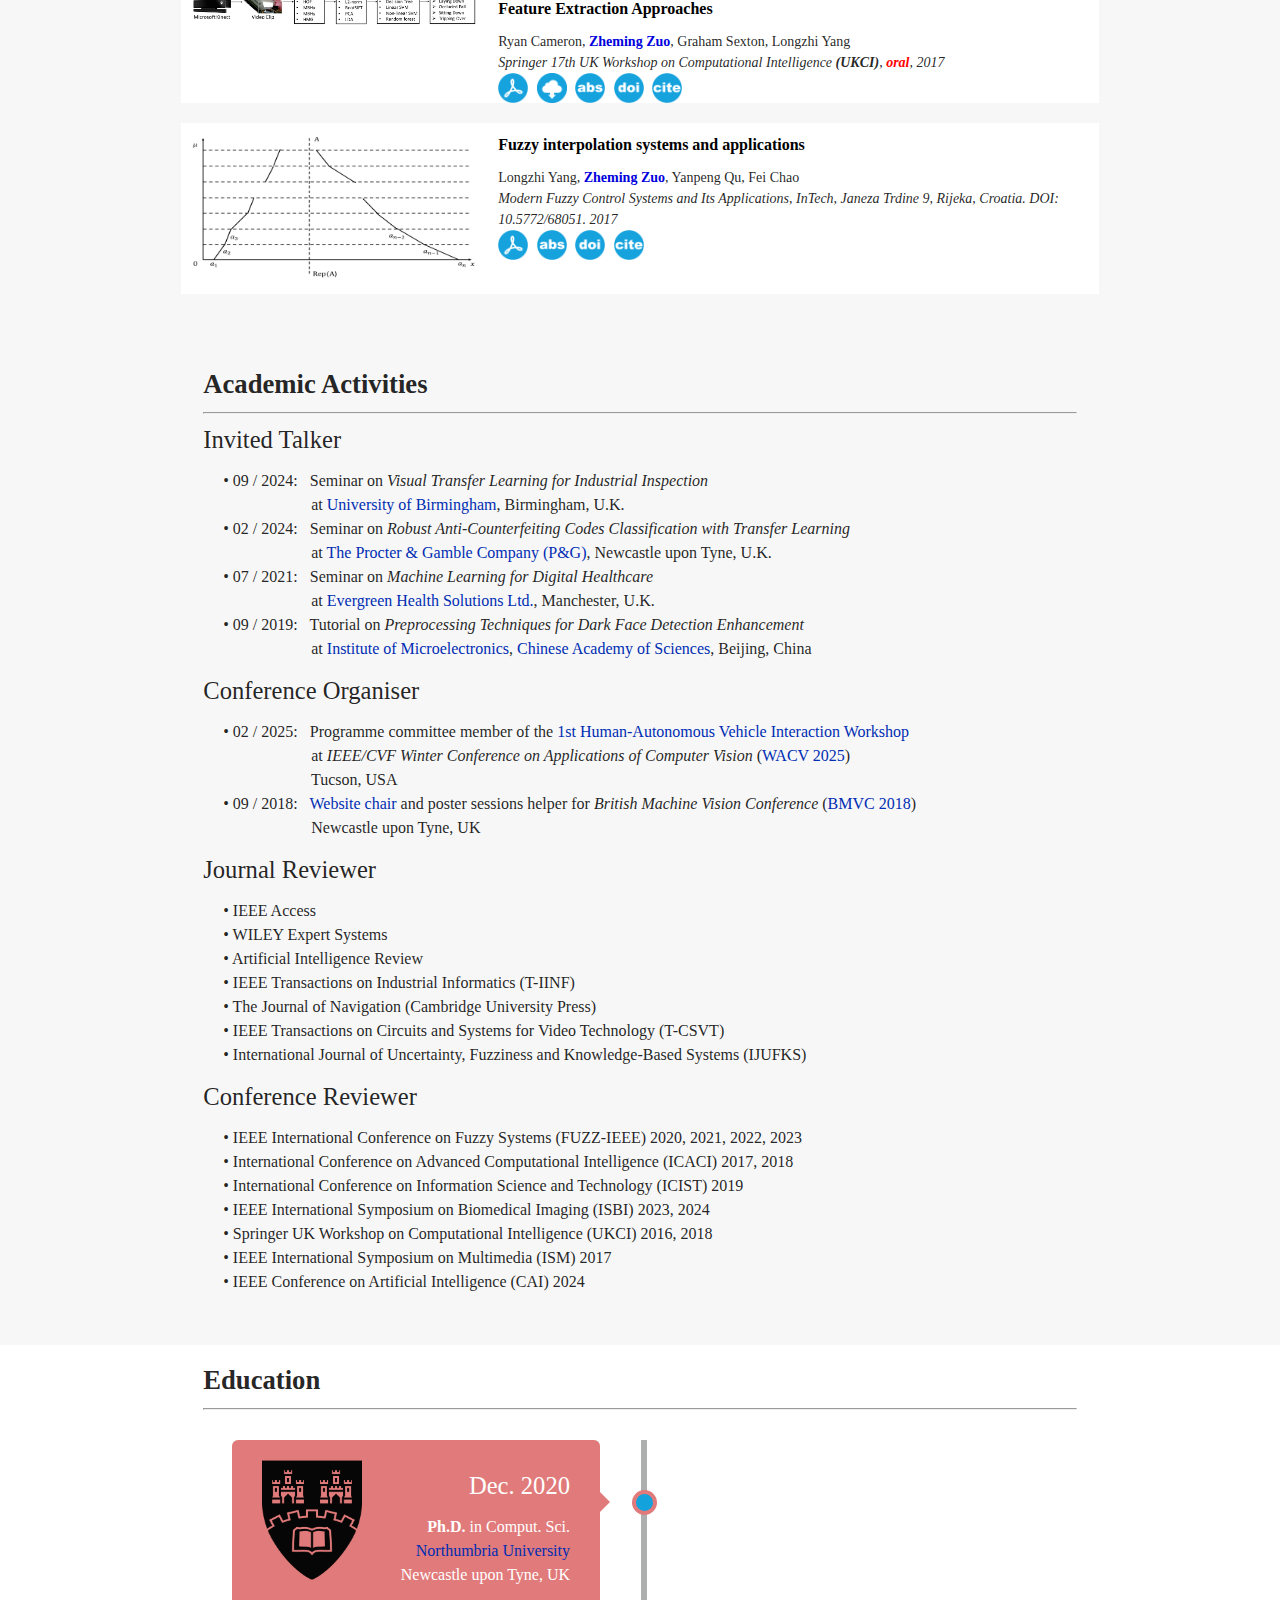
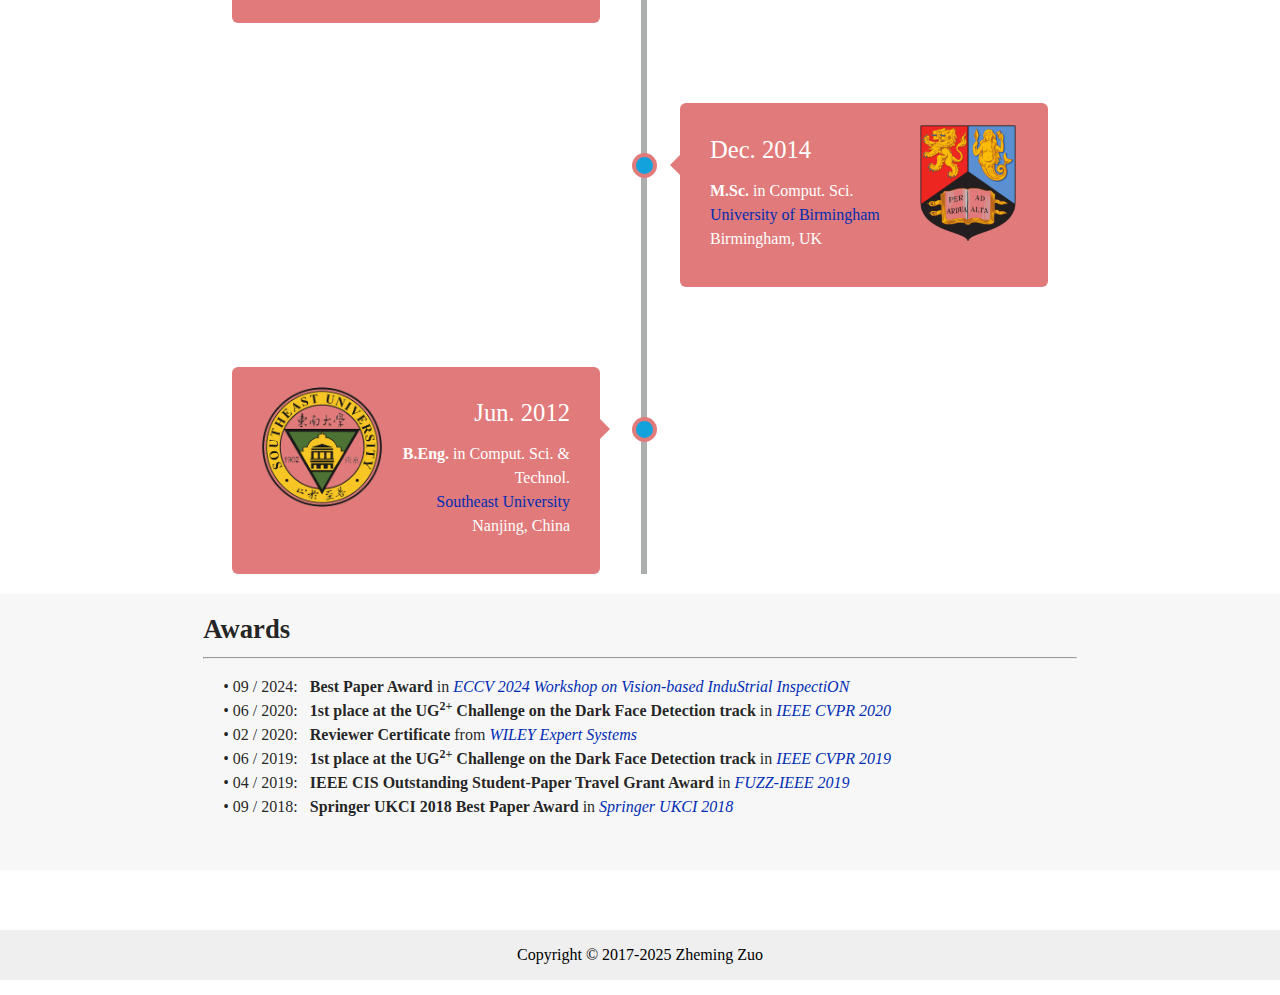
==== commit 455bf20b: "update" ====
--- a/index.html
+++ b/index.html
@@ -516,11 +516,26 @@
             <a href="https://arxiv.org/pdf/2405.05853" target="blank">
               <img class="responsive-img icon" src="images/icons/arxiv.png" title="arXiv">
             </a>
+            <img class="responsive-img icon" src="images/icons/vid.png" id="zzBtnV20" title="oral presentation">
             <img class="responsive-img icon" src="images/icons/abs.png" id="zzBtnA20" title="abstract">
             <a href="https://ieeexplore.ieee.org/document/10678414" target="blank">
               <img class="responsive-img icon" src="images/icons/doi.png" title="doi">
             </a>
             <img class="responsive-img icon" src="images/icons/cite.png" id="zzBtn20" title="citation">
+          </div>
+
+          <div id="zzModalV20" class="modal">
+            <div class="modal-content">
+              <div class="modal-header">
+                <span class="close"></span>
+                <h4>Oral presentation</h4>
+              </div>
+            <div class="modal-body">
+              <center>
+                <iframe width="280" height="160" src="https://www.youtube.com/embed/1EZaWcqqlmo?si=QOxG9xjNzYjZLMvA&amp;start=20868&end=21294" title="YouTube video player" frameborder="0" allow="accelerometer; autoplay; clipboard-write; encrypted-media; gyroscope; picture-in-picture; web-share" referrerpolicy="strict-origin-when-cross-origin" allowfullscreen></iframe>
+              </center>
+            </div>
+          </div>
           </div>
 
           <div id="zzModal20" class="modal">
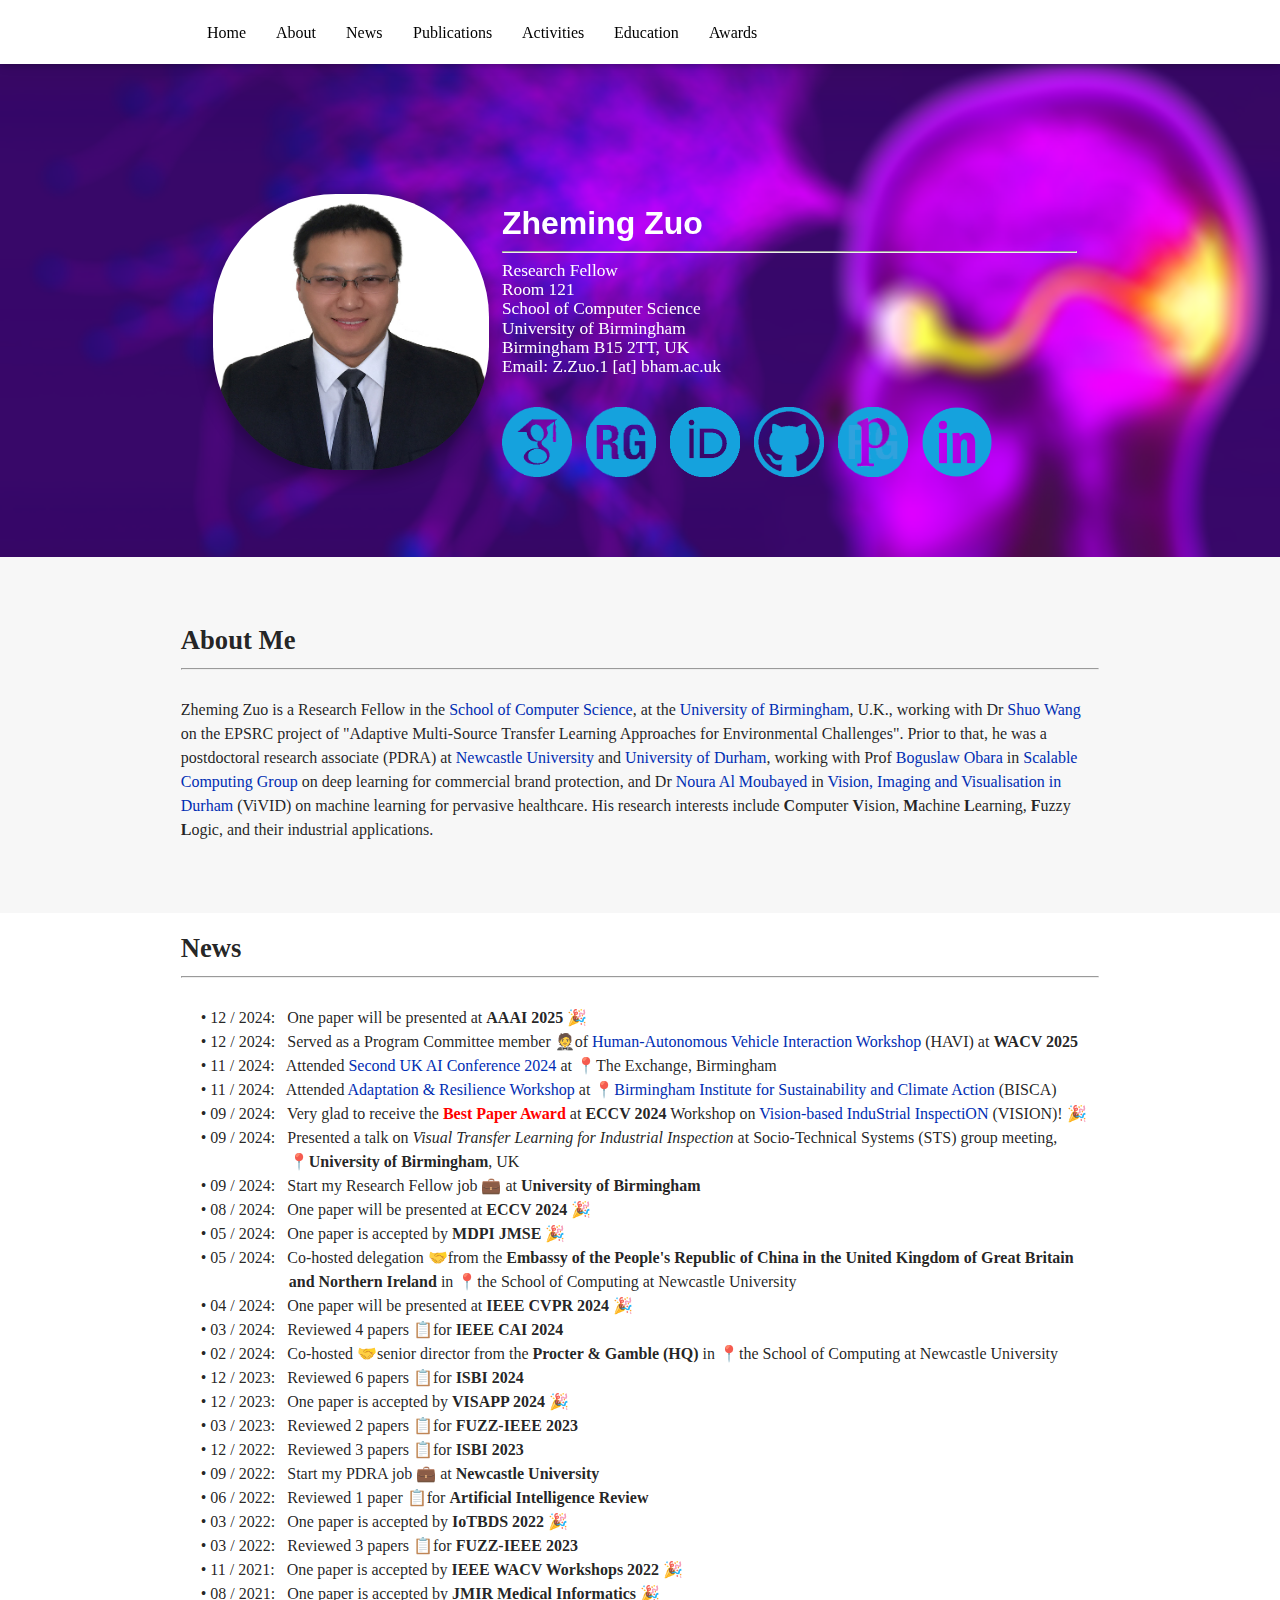
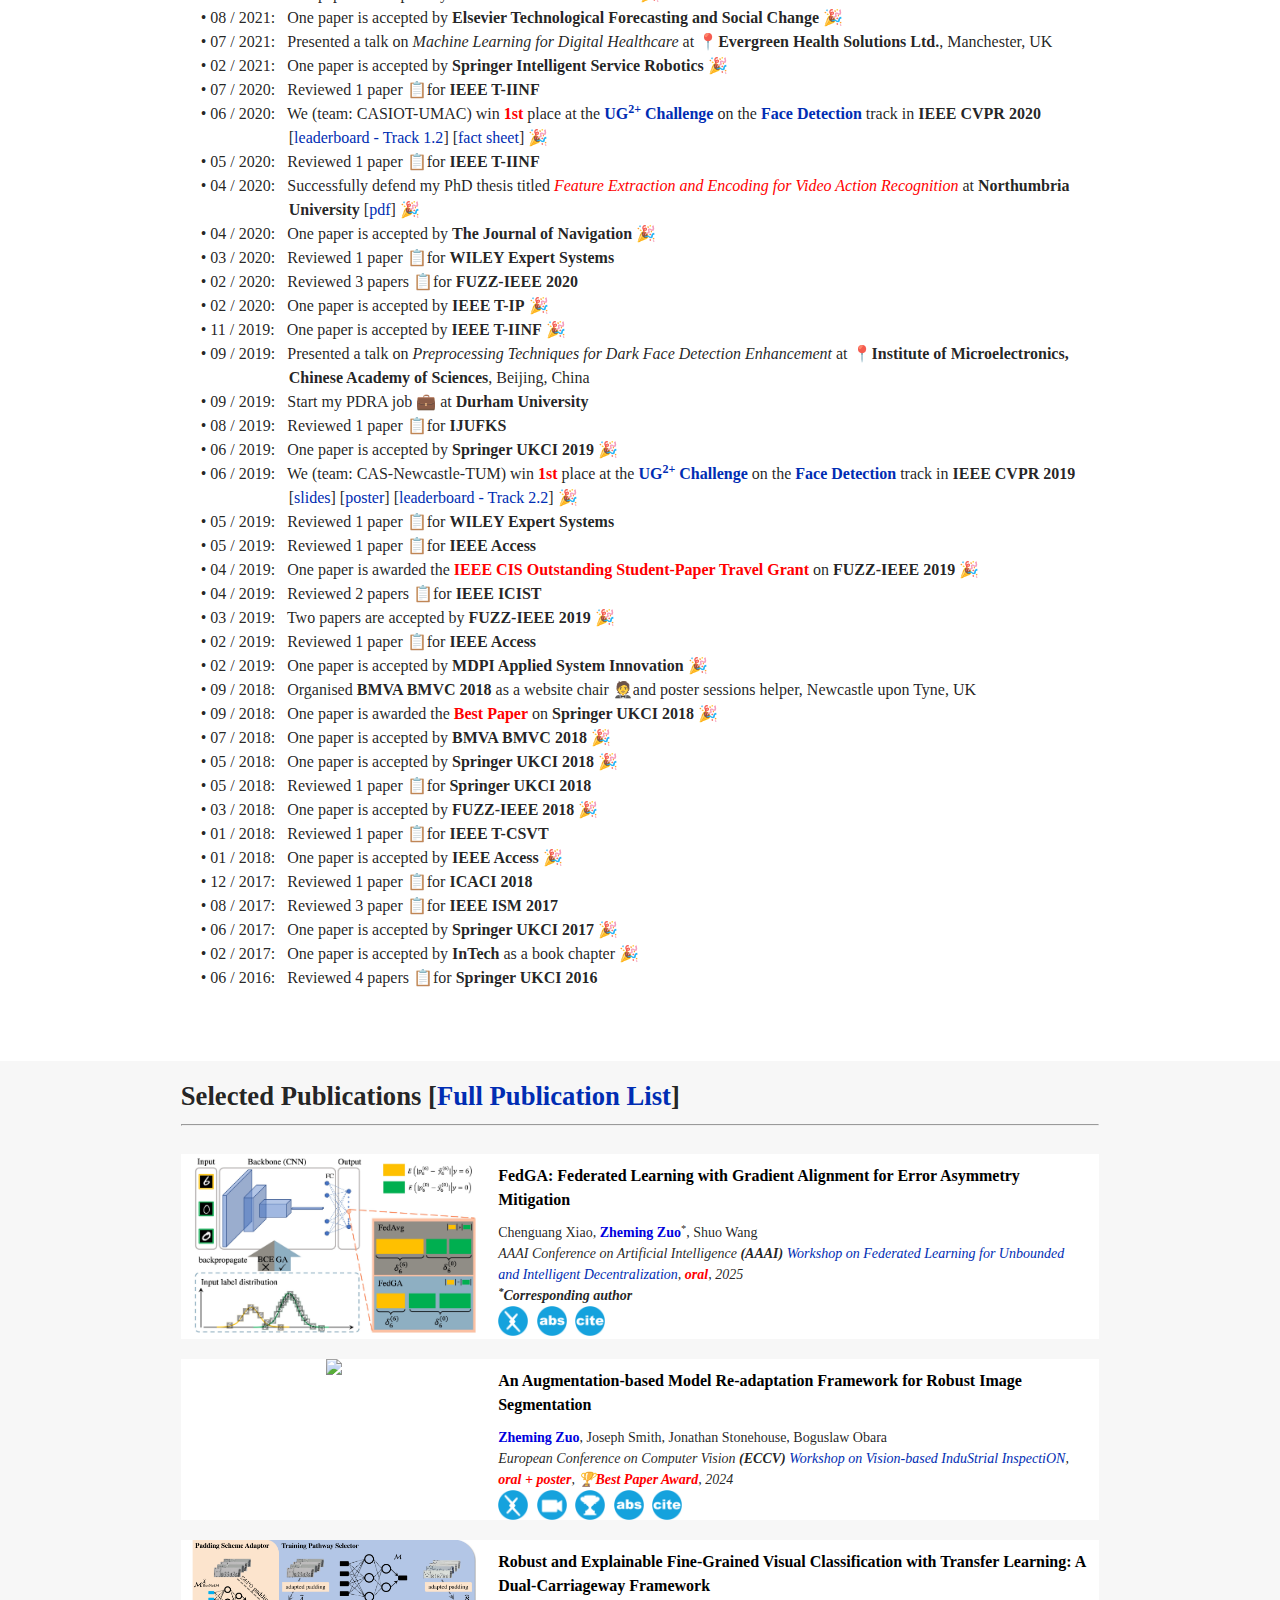
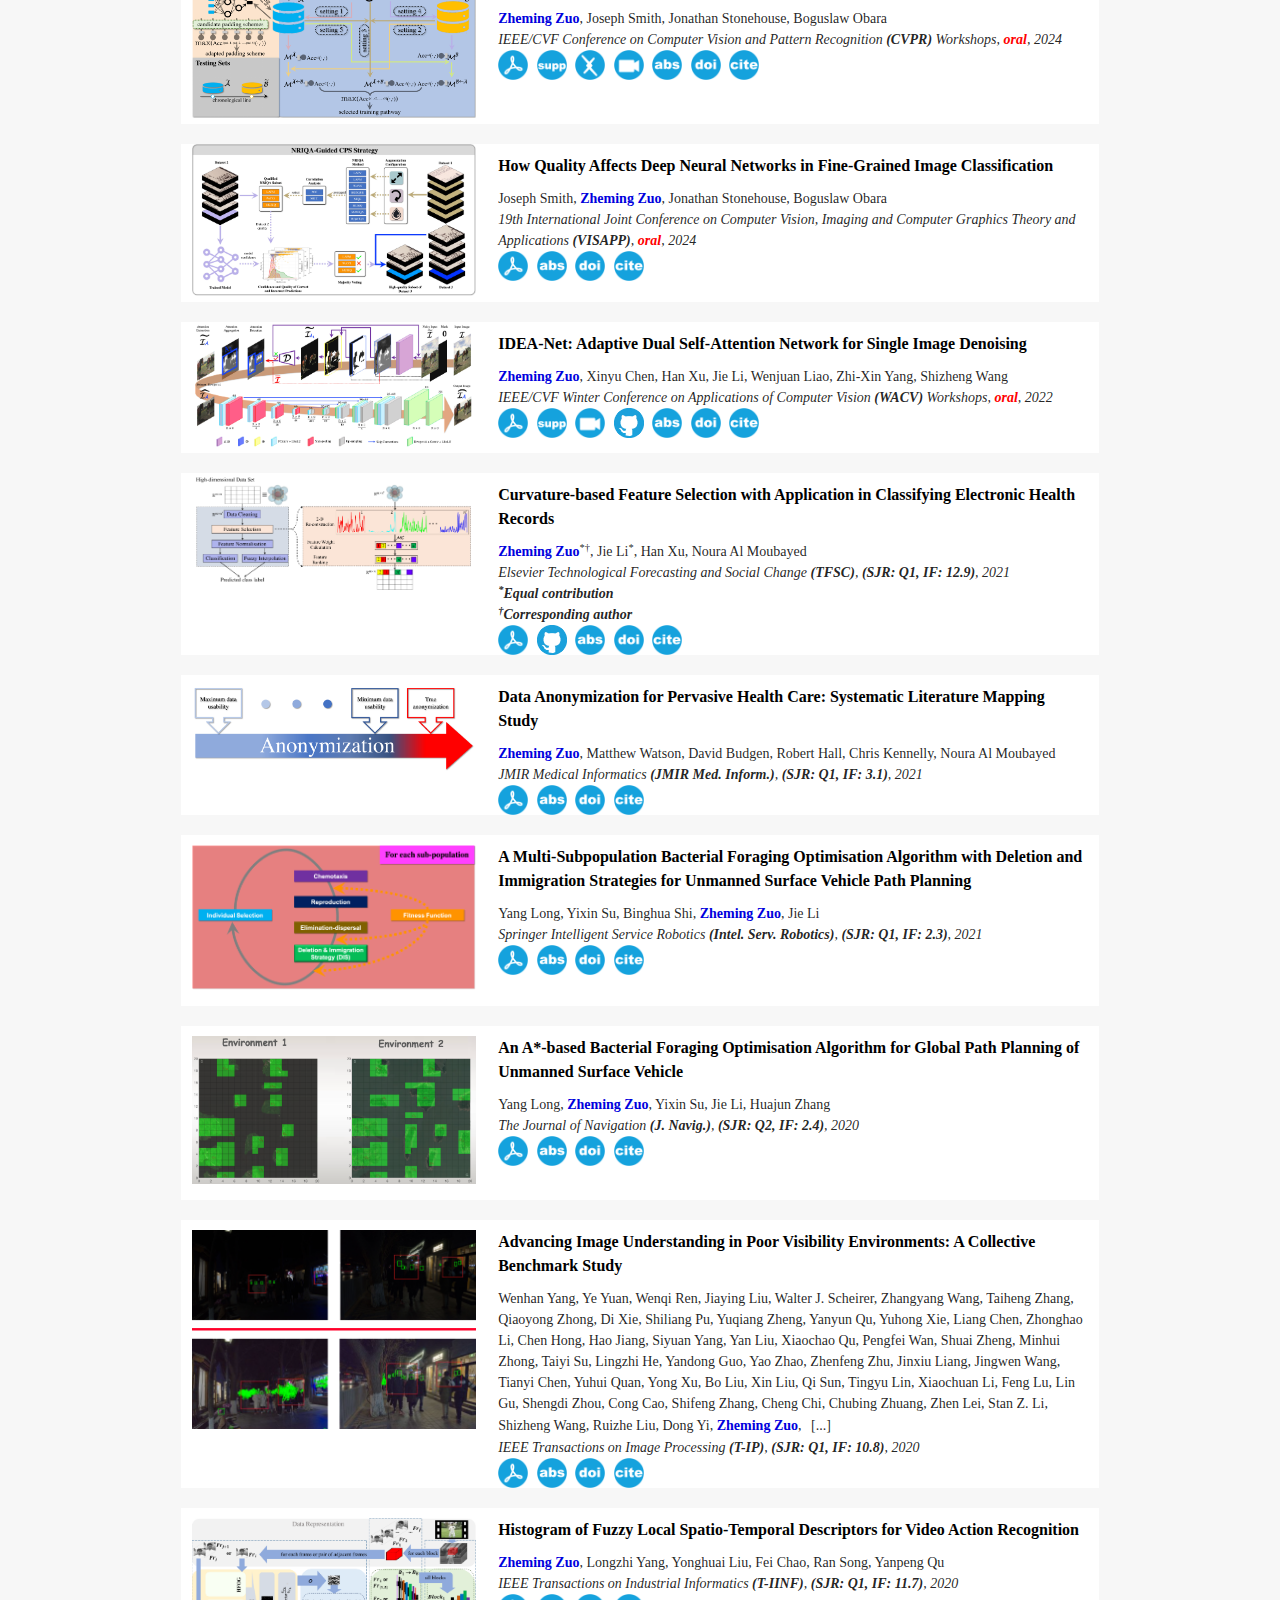
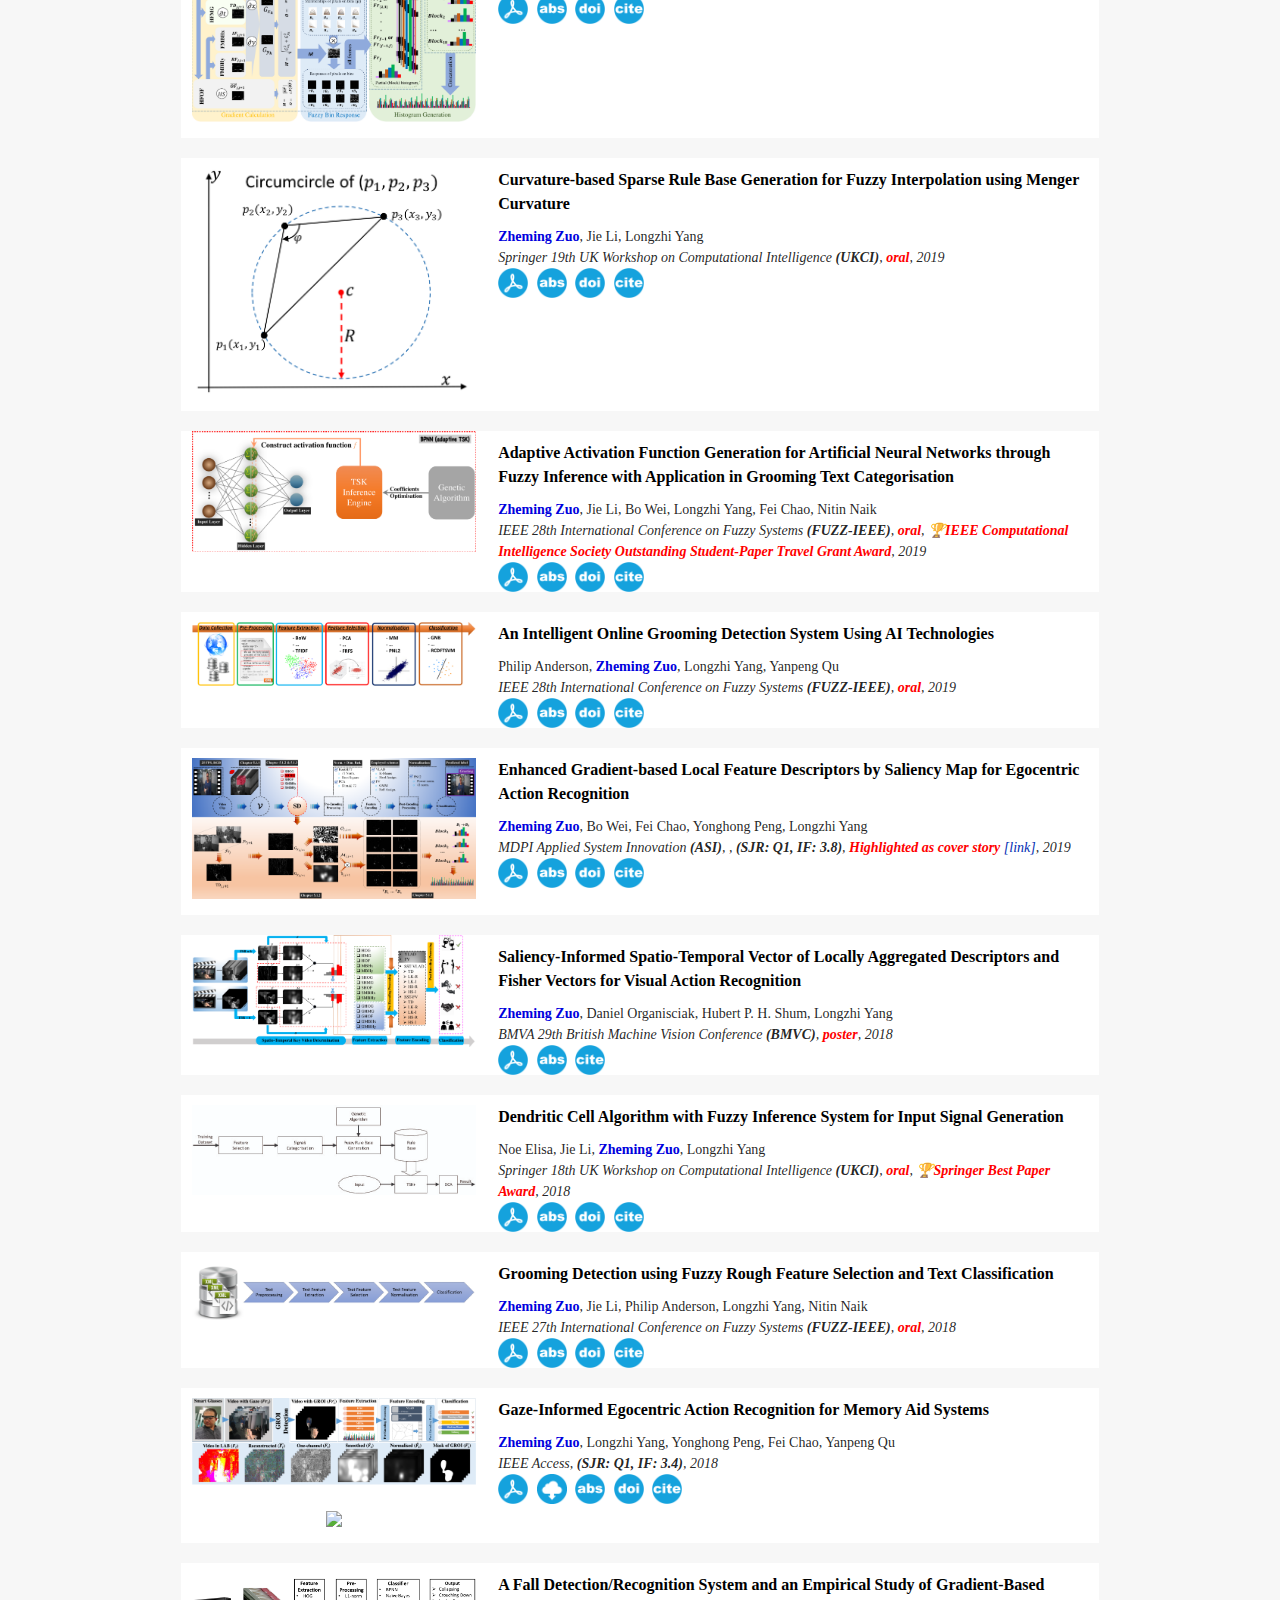
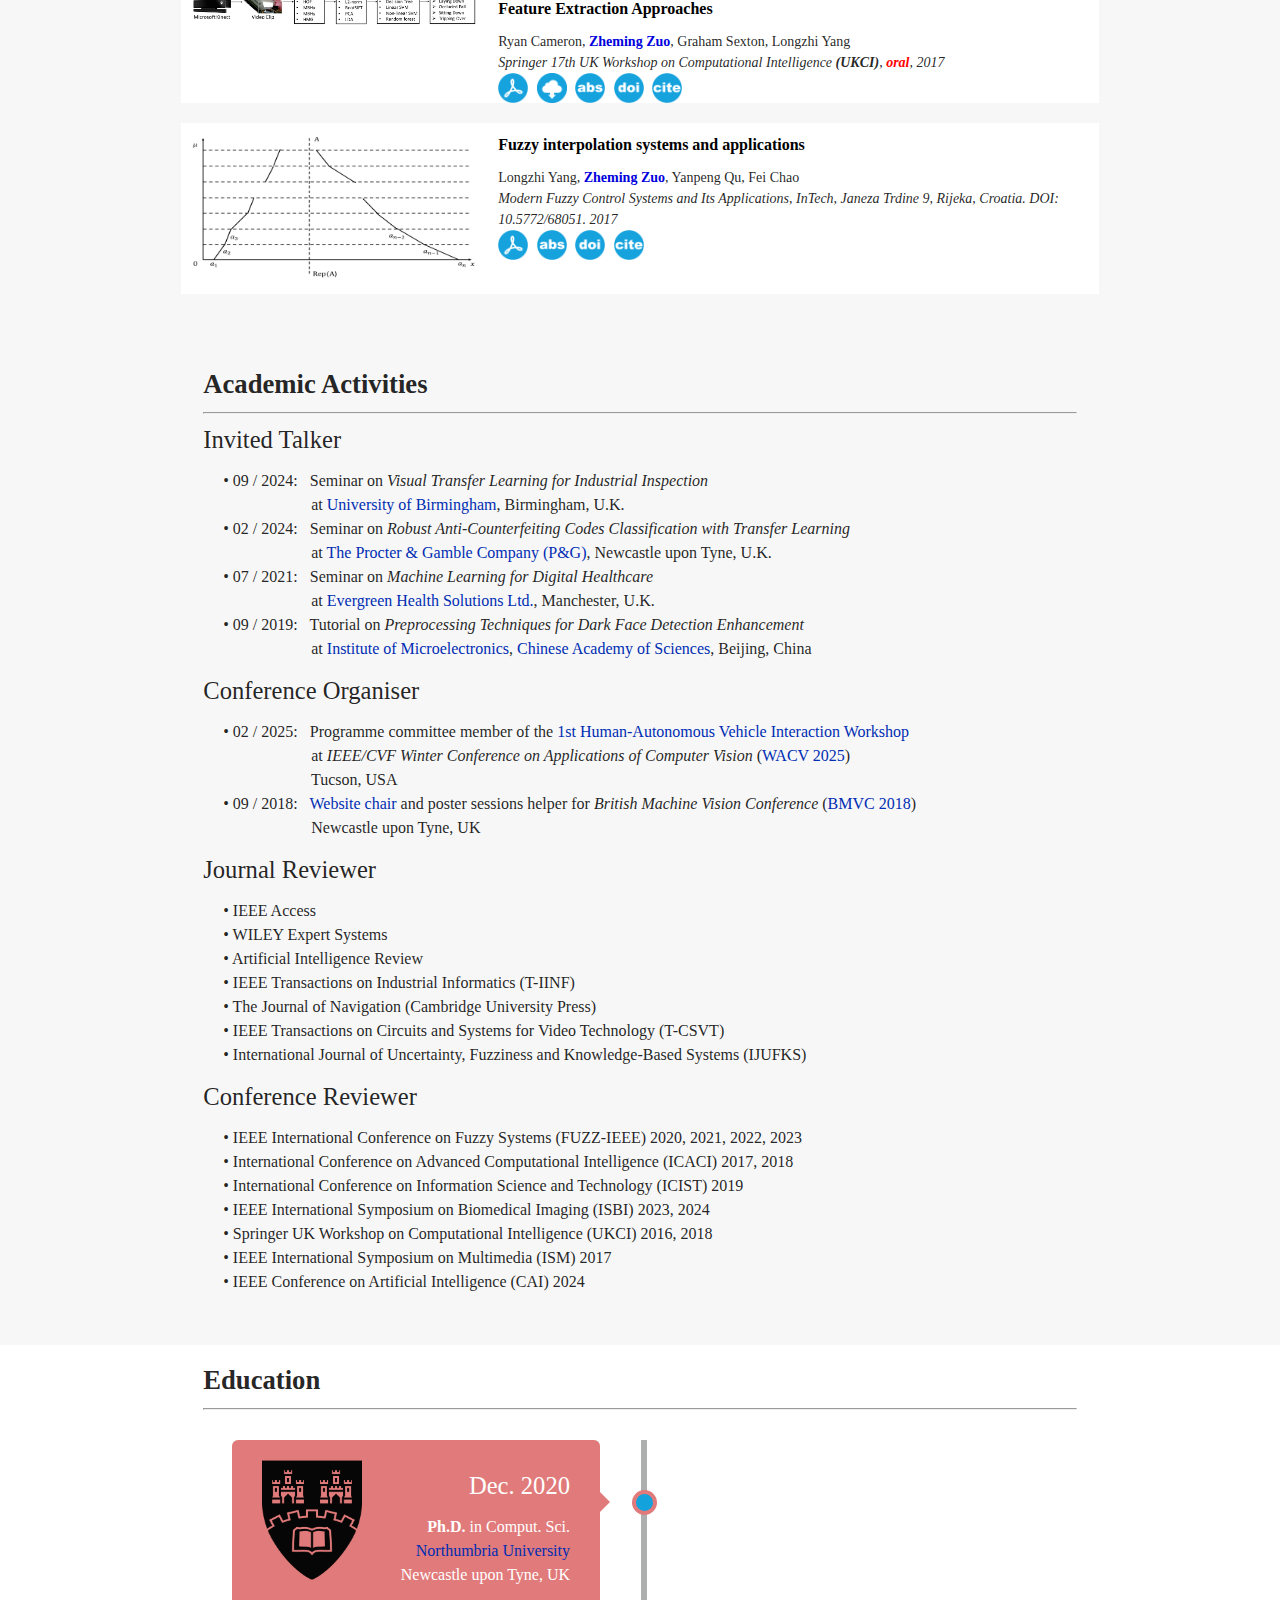
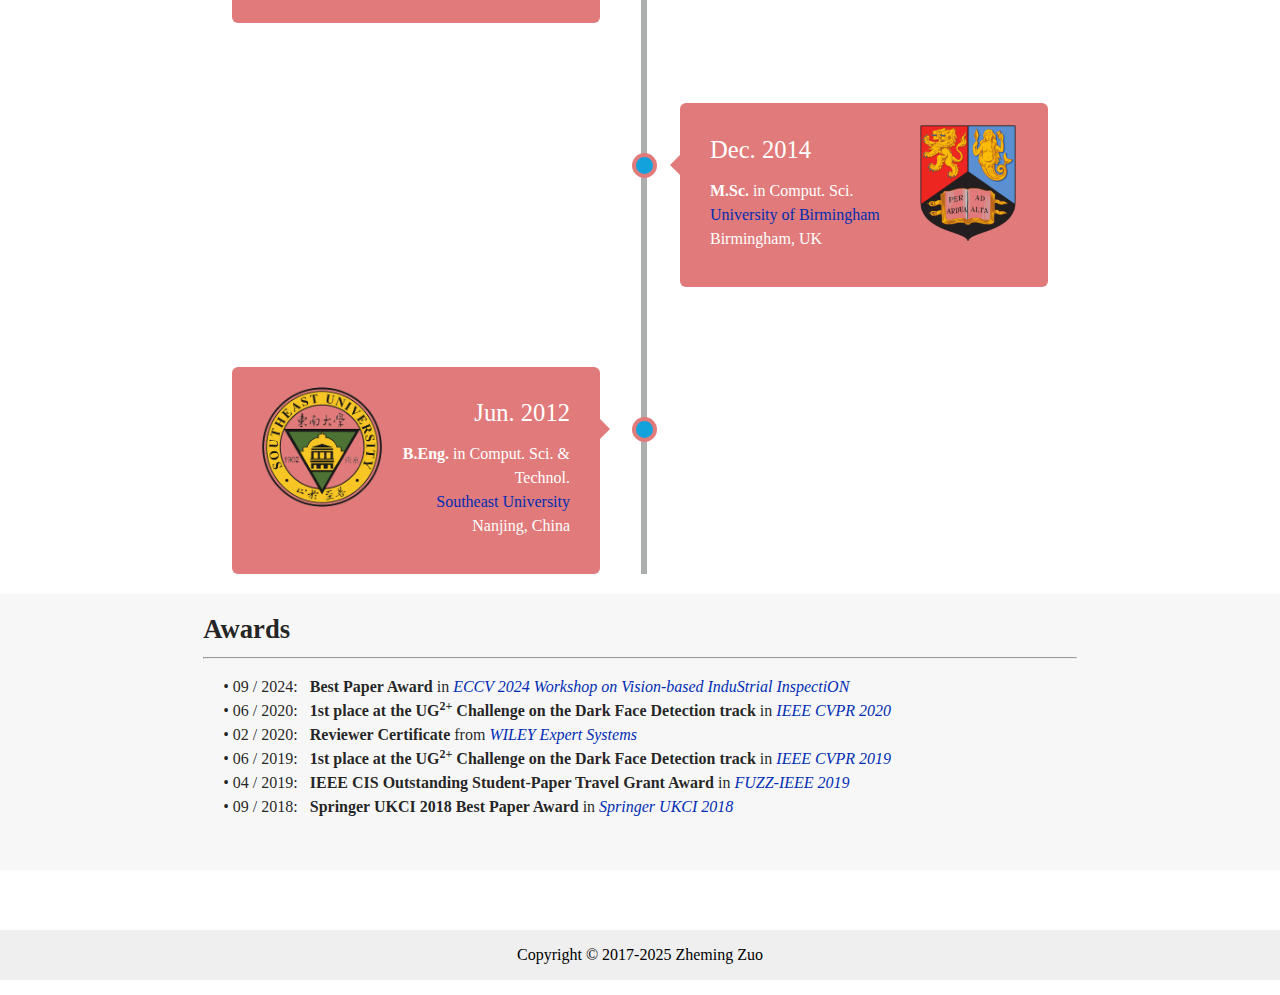
==== commit 802f5e16: "update" ====
--- a/index.html
+++ b/index.html
@@ -122,244 +122,244 @@
 
 
       	<li>
-          &emsp; &bull; 12 / 2024: &nbsp; One paper will be presented at <b>AAAI 2025</b>
-        </li>
-
-        <li>
-          &emsp; &bull; 12 / 2024: &nbsp; Invited as a Program Committee member of the <a href="https://haviworkshop.github.io/2024/##intro" target="blank">Human-Autonomous Vehicle Interaction Workshop</a> (HAVI) at <b>WACV 2025</b>
-        </li>
-
-        <li>
-          &emsp; &bull; 11 / 2024: &nbsp; Attended <a href="https://uk-ai.org/ukai2024/" target="blank">Second UK AI Conference 2024</a>
+          &emsp; &bull; 12 / 2024: &nbsp; One paper will be presented at <b>AAAI 2025</b> &#127881
+        </li>
+
+        <li>
+          &emsp; &bull; 12 / 2024: &nbsp; Served as a Program Committee member &#129333of <a href="https://haviworkshop.github.io/2024/##intro" target="blank">Human-Autonomous Vehicle Interaction Workshop</a> (HAVI) at <b>WACV 2025</b>
+        </li>
+
+        <li>
+          &emsp; &bull; 11 / 2024: &nbsp; Attended <a href="https://uk-ai.org/ukai2024/" target="blank">Second UK AI Conference 2024</a> at &#128205;The Exchange, Birmingham
         </li>
 
       	<li>
-          &emsp; &bull; 11 / 2024: &nbsp; Attended <a href="https://www.linkedin.com/posts/birmingham-institute-for-sustainability-and-climate-action_bisca-sustainability-adaptation-activity-7262571289855348740-f660/?utm_source=share&utm_medium=member_desktop" target="blank">Adaptation & Resilience Workshop 2024</a> of <a href="https://www.birmingham.ac.uk/research/bisca/home-page" target="blank">Birmingham Institute for Sustainability and Climate Action</a> (BISCA)
-        </li>
-
-        <li>
-
-          &emsp; &bull; 09 / 2024: &nbsp; Very glad to receive the <font color="red"><b>Best Paper Award</b></font> at the <b>ECCV 2024</b> Workshop on <a href="https://vision-based-industrial-inspection.github.io/eccv-24/" target="blank">Vision-based InduStrial InspectiON</a> (VISION)!
-        </li>
-
-        <li>
-          &emsp; &bull; 09 / 2024: &nbsp; Presented a talk on <i>Visual Transfer Learning for Industrial Inspection</i> at Socio-Technical Systems (STS) group meeting,<br> &emsp; &ensp; &emsp; &ensp; &emsp; &ensp; &nbsp;&nbsp; <b>University of Birmingham</b>, UK
-        </li>
-
-        <li>
-          &emsp; &bull; 09 / 2024: &nbsp; Start my Research Fellow job at <b>University of Birmingham</b>
-        </li>
-
-        <li>
-          &emsp; &bull; 08 / 2024: &nbsp; One paper will be presented at <b>ECCV 2024</b>
-        </li>
-
-        <li>
-          &emsp; &bull; 05 / 2024: &nbsp; One paper is accepted by <b>MDPI JMSE</b>
-        </li>
-
-        <li>
-          &emsp; &bull; 05 / 2024: &nbsp; Co-hosted the delegation from the <b> Embassy of the People's Republic of China in the United Kingdom of Great Britain <br> &ensp; &emsp; &ensp; &emsp; &ensp; &emsp; &ensp; and Northern Ireland </b> in the School of Computing at Newcastle University
-        </li>
-
-        <li>
-          &emsp; &bull; 04 / 2024: &nbsp; One paper will be presented at <b>IEEE CVPR 2024</b>
-        </li>
-
-        <li>
-          &emsp; &bull; 03 / 2024: &nbsp; Reviewed 4 papers for <b>IEEE CAI 2024</b>
-        </li>
-
-        <li>
-          &emsp; &bull; 02 / 2024: &nbsp; Co-hosted the senior director from the <b>Procter & Gamble (HQ)</b> in the School of Computing at Newcastle University
+          &emsp; &bull; 11 / 2024: &nbsp; Attended <a href="https://www.linkedin.com/posts/birmingham-institute-for-sustainability-and-climate-action_bisca-sustainability-adaptation-activity-7262571289855348740-f660/?utm_source=share&utm_medium=member_desktop" target="blank">Adaptation & Resilience Workshop</a> at &#128205;<a href="https://www.birmingham.ac.uk/research/bisca/home-page" target="blank">Birmingham Institute for Sustainability and Climate Action</a> (BISCA)
+        </li>
+
+        <li>
+
+          &emsp; &bull; 09 / 2024: &nbsp; Very glad to receive the <font color="red"><b>Best Paper Award</b></font> at <b>ECCV 2024</b> Workshop on <a href="https://vision-based-industrial-inspection.github.io/eccv-24/" target="blank">Vision-based InduStrial InspectiON</a> (VISION)! &#127881
+        </li>
+
+        <li>
+          &emsp; &bull; 09 / 2024: &nbsp; Presented a talk on <i>Visual Transfer Learning for Industrial Inspection</i> at Socio-Technical Systems (STS) group meeting,<br> &emsp; &ensp; &emsp; &ensp; &emsp; &ensp; &nbsp;&nbsp; &#128205;<b>University of Birmingham</b>, UK
+        </li>
+
+        <li>
+          &emsp; &bull; 09 / 2024: &nbsp; Start my Research Fellow job &#128188; at <b>University of Birmingham</b>
+        </li>
+
+        <li>
+          &emsp; &bull; 08 / 2024: &nbsp; One paper will be presented at <b>ECCV 2024</b> &#127881
+        </li>
+
+        <li>
+          &emsp; &bull; 05 / 2024: &nbsp; One paper is accepted by <b>MDPI JMSE</b> &#127881
+        </li>
+
+        <li>
+          &emsp; &bull; 05 / 2024: &nbsp; Co-hosted delegation &#129309;from the <b> Embassy of the People's Republic of China in the United Kingdom of Great Britain <br> &ensp; &emsp; &ensp; &emsp; &ensp; &emsp; &ensp; and Northern Ireland </b> in &#128205;the School of Computing at Newcastle University
+        </li>
+
+        <li>
+          &emsp; &bull; 04 / 2024: &nbsp; One paper will be presented at <b>IEEE CVPR 2024</b> &#127881
+        </li>
+
+        <li>
+          &emsp; &bull; 03 / 2024: &nbsp; Reviewed 4 papers &#128203;for <b>IEEE CAI 2024</b>
+        </li>
+
+        <li>
+          &emsp; &bull; 02 / 2024: &nbsp; Co-hosted &#129309;senior director from the <b>Procter & Gamble (HQ)</b> in &#128205;the School of Computing at Newcastle University
         </li>        
 
         <li>
-          &emsp; &bull; 12 / 2023: &nbsp; Reviewed 6 papers for <b>ISBI 2024</b>
-        </li>
-
-        <li>
-          &emsp; &bull; 12 / 2023: &nbsp; One paper is accepted by <b>VISAPP 2024</b>
-        </li>
-
-        <li>
-          &emsp; &bull; 03 / 2023: &nbsp; Reviewed 2 papers for <b>FUZZ-IEEE 2023</b>
-        </li>
-
-        <li>
-          &emsp; &bull; 12 / 2022: &nbsp; Reviewed 3 papers for <b>ISBI 2023</b>
-        </li>
-
-        <li>
-          &emsp; &bull; 09 / 2022: &nbsp; Start my PDRA job at <b>Newcastle University</b>
-        </li>
-
-        <li>
-          &emsp; &bull; 06 / 2022: &nbsp; Reviewed 1 paper for <b>Artificial Intelligence Review</b>
-        </li>
-
-        <li>
-          &emsp; &bull; 03 / 2022: &nbsp; One paper is accepted by <b>IoTBDS 2022</b>
-        </li>
-
-        <li>
-          &emsp; &bull; 03 / 2022: &nbsp; Reviewed 3 papers for <b>FUZZ-IEEE 2023</b>
-        </li>
-
-        <li>
-          &emsp; &bull; 11 / 2021: &nbsp; One paper is accepted by <b>IEEE WACV Workshops 2022</b>
+          &emsp; &bull; 12 / 2023: &nbsp; Reviewed 6 papers &#128203;for <b>ISBI 2024</b>
+        </li>
+
+        <li>
+          &emsp; &bull; 12 / 2023: &nbsp; One paper is accepted by <b>VISAPP 2024</b> &#127881
+        </li>
+
+        <li>
+          &emsp; &bull; 03 / 2023: &nbsp; Reviewed 2 papers &#128203;for <b>FUZZ-IEEE 2023</b>
+        </li>
+
+        <li>
+          &emsp; &bull; 12 / 2022: &nbsp; Reviewed 3 papers &#128203;for <b>ISBI 2023</b>
+        </li>
+
+        <li>
+          &emsp; &bull; 09 / 2022: &nbsp; Start my PDRA job &#128188; at <b>Newcastle University</b>
+        </li>
+
+        <li>
+          &emsp; &bull; 06 / 2022: &nbsp; Reviewed 1 paper &#128203;for <b>Artificial Intelligence Review</b>
+        </li>
+
+        <li>
+          &emsp; &bull; 03 / 2022: &nbsp; One paper is accepted by <b>IoTBDS 2022</b> &#127881
+        </li>
+
+        <li>
+          &emsp; &bull; 03 / 2022: &nbsp; Reviewed 3 papers &#128203;for <b>FUZZ-IEEE 2023</b>
+        </li>
+
+        <li>
+          &emsp; &bull; 11 / 2021: &nbsp; One paper is accepted by <b>IEEE WACV Workshops 2022</b> &#127881
         </li>
         
         <li>
-          &emsp; &bull; 08 / 2021: &nbsp; One paper is accepted by <b>JMIR Medical Informatics</b>
-        </li>
-
-        <li>
-          &emsp; &bull; 08 / 2021: &nbsp; One paper is accepted by <b>Elsevier Technological Forecasting and Social Change</b>
-        </li>
-
-        <li>
-          &emsp; &bull; 07 / 2021: &nbsp; Presented a talk on <i>Machine Learning for Digital Healthcare</i> at <b>Evergreen Health Solutions Ltd.</b>, Manchester, UK
-        </li>
-
-        <li>
-          &emsp; &bull; 02 / 2021: &nbsp; One paper is accepted by <b>Springer Intelligent Service Robotics</b>
-        </li>
-
-        <li>
-          &emsp; &bull; 07 / 2020: &nbsp; Reviewed 1 paper for <b>IEEE T-IINF</b>
-        </li>
-
-        <li>
-          &emsp; &bull; 06 / 2020: &nbsp; We (team: CASIOT-UMAC) win <font color="red"><b>1st</b></font> place at the <b><a href="http://cvpr2022.ug2challenge.org/program20/challenges20.html" target="blank">UG<SUP>2+</SUP> Challenge</a></b> on the <b><a href="http://cvpr2022.ug2challenge.org/program20/track1.html" target="blank">Face Detection</a></b> track in <b>IEEE CVPR 2020</b><br> &emsp; &ensp; &emsp; &ensp; &emsp; &ensp; &nbsp;&nbsp; [<a href="http://cvpr2022.ug2challenge.org/program20/leaderboard20_t1.html" target="blank">leaderboard - Track 1.2</a>] [<a href="https://drive.google.com/file/d/1Zry6MMDTjc_u_Nt9IURrCrC0mOc-F6Lm/view" target="blank">fact sheet</a>]
-        </li>
-
-        <li>
-          &emsp; &bull; 05 / 2020: &nbsp; Reviewed 1 paper for <b>IEEE T-IINF</b>
-        </li>
-
-        <li>
-          &emsp; &bull; 04 / 2020: &nbsp; Successfully defend my PhD thesis titled <font color="red"><i>Feature Extraction and Encoding for Video Action Recognition</i></font> at <b>Northumbria<br> &emsp; &ensp; &emsp; &ensp; &emsp; &ensp; &nbsp;&nbsp; University</b> [<a href="https://nrl.northumbria.ac.uk/id/eprint/45073/1/zuo.zheming_phd.pdf" target="blank">pdf</a>]
-        </li>
-
-        <li>
-          &emsp; &bull; 04 / 2020: &nbsp; One paper is accepted by <b>The Journal of Navigation</b>
-        </li>
-
-        <li>
-          &emsp; &bull; 03 / 2020: &nbsp; Reviewed 1 paper for <b>WILEY Expert Systems</b>
-        </li>
-
-        <li>
-          &emsp; &bull; 02 / 2020: &nbsp; Reviewed 3 papers for <b>FUZZ-IEEE 2020</b>
-        </li>
-
-        <li>
-          &emsp; &bull; 02 / 2020: &nbsp; One paper is accepted by <b>IEEE T-IP</b>
+          &emsp; &bull; 08 / 2021: &nbsp; One paper is accepted by <b>JMIR Medical Informatics</b> &#127881
+        </li>
+
+        <li>
+          &emsp; &bull; 08 / 2021: &nbsp; One paper is accepted by <b>Elsevier Technological Forecasting and Social Change</b> &#127881
+        </li>
+
+        <li>
+          &emsp; &bull; 07 / 2021: &nbsp; Presented a talk on <i>Machine Learning for Digital Healthcare</i> at &#128205;<b>Evergreen Health Solutions Ltd.</b>, Manchester, UK
+        </li>
+
+        <li>
+          &emsp; &bull; 02 / 2021: &nbsp; One paper is accepted by <b>Springer Intelligent Service Robotics</b> &#127881
+        </li>
+
+        <li>
+          &emsp; &bull; 07 / 2020: &nbsp; Reviewed 1 paper &#128203;for <b>IEEE T-IINF</b>
+        </li>
+
+        <li>
+          &emsp; &bull; 06 / 2020: &nbsp; We (team: CASIOT-UMAC) win <font color="red"><b>1st</b></font> place at the <b><a href="http://cvpr2022.ug2challenge.org/program20/challenges20.html" target="blank">UG<SUP>2+</SUP> Challenge</a></b> on the <b><a href="http://cvpr2022.ug2challenge.org/program20/track1.html" target="blank">Face Detection</a></b> track in <b>IEEE CVPR 2020</b><br> &emsp; &ensp; &emsp; &ensp; &emsp; &ensp; &nbsp;&nbsp; [<a href="http://cvpr2022.ug2challenge.org/program20/leaderboard20_t1.html" target="blank">leaderboard - Track 1.2</a>] [<a href="https://drive.google.com/file/d/1Zry6MMDTjc_u_Nt9IURrCrC0mOc-F6Lm/view" target="blank">fact sheet</a>] &#127881
+        </li>
+
+        <li>
+          &emsp; &bull; 05 / 2020: &nbsp; Reviewed 1 paper &#128203;for <b>IEEE T-IINF</b>
+        </li>
+
+        <li>
+          &emsp; &bull; 04 / 2020: &nbsp; Successfully defend my PhD thesis titled <font color="red"><i>Feature Extraction and Encoding for Video Action Recognition</i></font> at <b>Northumbria<br> &emsp; &ensp; &emsp; &ensp; &emsp; &ensp; &nbsp;&nbsp; University</b> [<a href="https://nrl.northumbria.ac.uk/id/eprint/45073/1/zuo.zheming_phd.pdf" target="blank">pdf</a>] &#127881
+        </li>
+
+        <li>
+          &emsp; &bull; 04 / 2020: &nbsp; One paper is accepted by <b>The Journal of Navigation</b> &#127881
+        </li>
+
+        <li>
+          &emsp; &bull; 03 / 2020: &nbsp; Reviewed 1 paper &#128203;for <b>WILEY Expert Systems</b>
+        </li>
+
+        <li>
+          &emsp; &bull; 02 / 2020: &nbsp; Reviewed 3 papers &#128203;for <b>FUZZ-IEEE 2020</b>
+        </li>
+
+        <li>
+          &emsp; &bull; 02 / 2020: &nbsp; One paper is accepted by <b>IEEE T-IP</b> &#127881
         </li>
 
 		    <li>
-          &emsp; &bull; 11 / 2019: &nbsp; One paper is accepted by <b>IEEE T-IINF</b>
-        </li>
-
-        <li>
-          &emsp; &bull; 09 / 2019: &nbsp; Presented a tutorial on <i>Preprocessing Techniques for Dark Face Detection Enhancement</i> at <b>Institute of Microelectronics,<br> &emsp; &ensp; &emsp; &ensp; &emsp; &ensp; &nbsp;&nbsp; Chinese Academy of Sciences</b>, Beijing, China
+          &emsp; &bull; 11 / 2019: &nbsp; One paper is accepted by <b>IEEE T-IINF</b> &#127881
+        </li>
+
+        <li>
+          &emsp; &bull; 09 / 2019: &nbsp; Presented a talk on <i>Preprocessing Techniques for Dark Face Detection Enhancement</i> at &#128205;<b>Institute of Microelectronics,<br> &emsp; &ensp; &emsp; &ensp; &emsp; &ensp; &nbsp;&nbsp; Chinese Academy of Sciences</b>, Beijing, China
         </li>
 
       	<li>
-          &emsp; &bull; 09 / 2019: &nbsp; Start my PDRA job at <b>Durham University</b>
-        </li>
-
-        <li>
-          &emsp; &bull; 08 / 2019: &nbsp; Reviewed 1 paper for <b>IJUFKS</b>
-        </li>
-
-        <li>
-          &emsp; &bull; 06 / 2019: &nbsp; One paper is accepted by <b>Springer UKCI 2019</b>
+          &emsp; &bull; 09 / 2019: &nbsp; Start my PDRA job &#128188; at <b>Durham University</b>
+        </li>
+
+        <li>
+          &emsp; &bull; 08 / 2019: &nbsp; Reviewed 1 paper &#128203;for <b>IJUFKS</b>
+        </li>
+
+        <li>
+          &emsp; &bull; 06 / 2019: &nbsp; One paper is accepted by <b>Springer UKCI 2019</b> &#127881
         </li>
 
       	<li>
-          &emsp; &bull; 06 / 2019: &nbsp; We (team: CAS-Newcastle-TUM) win <font color="red"><b>1st</b></font> place at the <b><a href="http://cvpr2022.ug2challenge.org/program19/challenges19.html" target="blank">UG<SUP>2+</SUP> Challenge</a></b> on the <b><a href="http://cvpr2022.ug2challenge.org/program19/track2.html" target="blank">Face Detection</a></b> track in <b>IEEE CVPR 2019</b><br> &emsp; &ensp; &emsp; &ensp; &emsp; &ensp; &ensp; [<a href="profile/contests/CVPR2019_UG2_PPT.pdf" target="blank">slides</a>] [<a href="profile/contests/CVPR2019_UG2_Poster.pdf" target="blank">poster</a>] [<a href="http://cvpr2022.ug2challenge.org/program19/leaderboard19_t2.html" target="blank">leaderboard - Track 2.2</a>]
-        </li>
-
-        <li>
-          &emsp; &bull; 05 / 2019: &nbsp; Reviewed 1 paper for <b>WILEY Expert Systems</b>
-        </li>
-
-        <li>
-          &emsp; &bull; 05 / 2019: &nbsp; Reviewed 1 paper for <b>IEEE Access</b>
-        </li>
-
-        <li>
-          &emsp; &bull; 04 / 2019: &nbsp; One paper is awarded the <font color="red"><b>IEEE CIS Outstanding Student-Paper Travel Grant</b></font> on <b>FUZZ-IEEE 2019</b>
-        </li>
-
-        <li>
-          &emsp; &bull; 04 / 2019: &nbsp; Reviewed 2 papers for <b>IEEE ICIST</b>
-        </li>
-
-        <li>
-          &emsp; &bull; 03 / 2019: &nbsp; Two papers are accepted by <b>FUZZ-IEEE 2019</b>
-        </li>
-
-        <li>
-          &emsp; &bull; 02 / 2019: &nbsp; Reviewed 1 paper for <b>IEEE Access</b>
-        </li>
-
-        <li>
-          &emsp; &bull; 02 / 2019: &nbsp; One paper is accepted by <b>MDPI Applied System Innovation</b>
-        </li>
-
-        <li>
-          &emsp; &bull; 09 / 2018: &nbsp; Organised <b>BMVA BMVC 2018</b> as a website chair and poster sessions helper, Newcastle upon Tyne, UK
-        </li>
-
-        <li>
-          &emsp; &bull; 09 / 2018: &nbsp; One paper is awarded the <font color="red"><b>Best Paper</b></font> on <b>Springer UKCI 2018</b>
-        </li>
-
-        <li>
-          &emsp; &bull; 07 / 2018: &nbsp; One paper is accepted by <b>BMVA BMVC 2018</b>
-        </li>
-
-        <li>
-          &emsp; &bull; 05 / 2018: &nbsp; One paper is accepted by <b>Springer UKCI 2018</b>
-        </li>
-
-        <li>
-          &emsp; &bull; 05 / 2018: &nbsp; Reviewed 1 paper for <b>Springer UKCI 2018</b>
-        </li>
-
-        <li>
-          &emsp; &bull; 03 / 2018: &nbsp; One paper is accepted by <b>FUZZ-IEEE 2018</b>
-        </li>
-
-        <li>
-          &emsp; &bull; 01 / 2018: &nbsp; Reviewed 1 paper for <b>IEEE T-CSVT</b>
-        </li>
-
-        <li>
-          &emsp; &bull; 01 / 2018: &nbsp; One paper is accepted by <b>IEEE Access</b>
-        </li>
-
-        <li>
-          &emsp; &bull; 12 / 2017: &nbsp; Reviewed 1 paper for <b>ICACI 2018</b>
-        </li>
-
-        <li>
-          &emsp; &bull; 08 / 2017: &nbsp; Reviewed 3 paper for <b>IEEE ISM 2017</b>
-        </li>
-
-        <li>
-          &emsp; &bull; 06 / 2017: &nbsp; One paper is accepted by <b>Springer UKCI 2017</b>
-        </li>
-
-        <li>
-          &emsp; &bull; 02 / 2017: &nbsp; One paper is accepted by <b>InTech</b> as a book chapter
-        </li>
-
-        <li>
-          &emsp; &bull; 06 / 2016: &nbsp; Reviewed 4 papers for <b>Springer UKCI 2016</b>
+          &emsp; &bull; 06 / 2019: &nbsp; We (team: CAS-Newcastle-TUM) win <font color="red"><b>1st</b></font> place at the <b><a href="http://cvpr2022.ug2challenge.org/program19/challenges19.html" target="blank">UG<SUP>2+</SUP> Challenge</a></b> on the <b><a href="http://cvpr2022.ug2challenge.org/program19/track2.html" target="blank">Face Detection</a></b> track in <b>IEEE CVPR 2019</b><br> &emsp; &ensp; &emsp; &ensp; &emsp; &ensp; &ensp; [<a href="profile/contests/CVPR2019_UG2_PPT.pdf" target="blank">slides</a>] [<a href="profile/contests/CVPR2019_UG2_Poster.pdf" target="blank">poster</a>] [<a href="http://cvpr2022.ug2challenge.org/program19/leaderboard19_t2.html" target="blank">leaderboard - Track 2.2</a>] &#127881
+        </li>
+
+        <li>
+          &emsp; &bull; 05 / 2019: &nbsp; Reviewed 1 paper &#128203;for <b>WILEY Expert Systems</b>
+        </li>
+
+        <li>
+          &emsp; &bull; 05 / 2019: &nbsp; Reviewed 1 paper &#128203;for <b>IEEE Access</b>
+        </li>
+
+        <li>
+          &emsp; &bull; 04 / 2019: &nbsp; One paper is awarded the <font color="red"><b>IEEE CIS Outstanding Student-Paper Travel Grant</b></font> on <b>FUZZ-IEEE 2019</b> &#127881
+        </li>
+
+        <li>
+          &emsp; &bull; 04 / 2019: &nbsp; Reviewed 2 papers &#128203;for <b>IEEE ICIST</b>
+        </li>
+
+        <li>
+          &emsp; &bull; 03 / 2019: &nbsp; Two papers are accepted by <b>FUZZ-IEEE 2019</b> &#127881
+        </li>
+
+        <li>
+          &emsp; &bull; 02 / 2019: &nbsp; Reviewed 1 paper &#128203;for <b>IEEE Access</b>
+        </li>
+
+        <li>
+          &emsp; &bull; 02 / 2019: &nbsp; One paper is accepted by <b>MDPI Applied System Innovation</b> &#127881
+        </li>
+
+        <li>
+          &emsp; &bull; 09 / 2018: &nbsp; Organised <b>BMVA BMVC 2018</b> as a website chair &#129333;and poster sessions helper, Newcastle upon Tyne, UK
+        </li>
+
+        <li>
+          &emsp; &bull; 09 / 2018: &nbsp; One paper is awarded the <font color="red"><b>Best Paper</b></font> on <b>Springer UKCI 2018</b> &#127881
+        </li>
+
+        <li>
+          &emsp; &bull; 07 / 2018: &nbsp; One paper is accepted by <b>BMVA BMVC 2018</b> &#127881
+        </li>
+
+        <li>
+          &emsp; &bull; 05 / 2018: &nbsp; One paper is accepted by <b>Springer UKCI 2018</b> &#127881
+        </li>
+
+        <li>
+          &emsp; &bull; 05 / 2018: &nbsp; Reviewed 1 paper &#128203;for <b>Springer UKCI 2018</b>
+        </li>
+
+        <li>
+          &emsp; &bull; 03 / 2018: &nbsp; One paper is accepted by <b>FUZZ-IEEE 2018</b> &#127881
+        </li>
+
+        <li>
+          &emsp; &bull; 01 / 2018: &nbsp; Reviewed 1 paper &#128203;for <b>IEEE T-CSVT</b>
+        </li>
+
+        <li>
+          &emsp; &bull; 01 / 2018: &nbsp; One paper is accepted by <b>IEEE Access</b> &#127881
+        </li>
+
+        <li>
+          &emsp; &bull; 12 / 2017: &nbsp; Reviewed 1 paper &#128203;for <b>ICACI 2018</b>
+        </li>
+
+        <li>
+          &emsp; &bull; 08 / 2017: &nbsp; Reviewed 3 paper &#128203;for <b>IEEE ISM 2017</b>
+        </li>
+
+        <li>
+          &emsp; &bull; 06 / 2017: &nbsp; One paper is accepted by <b>Springer UKCI 2017</b> &#127881
+        </li>
+
+        <li>
+          &emsp; &bull; 02 / 2017: &nbsp; One paper is accepted by <b>InTech</b> as a book chapter &#127881
+        </li>
+
+        <li>
+          &emsp; &bull; 06 / 2016: &nbsp; Reviewed 4 papers &#128203;for <b>Springer UKCI 2016</b>
         </li>
 
       </ul>
@@ -441,12 +441,13 @@
         <div class="col s12 m12 l8">
           <div class="paper-title">An Augmentation-based Model Re-adaptation Framework for Robust Image Segmentation</div>
           <div class="paper-author"><font color="#0000dd"><b>Zheming Zuo</b></font>, Joseph Smith, Jonathan Stonehouse, Boguslaw Obara</div>
-          <div class="paper-conf">European Conference on Computer Vision <b>(ECCV)</b> <a href="https://vision-based-industrial-inspection.github.io/eccv-24/" target="blank">Workshop on Vision-based InduStrial InspectiON</a>, <b><font color="red">oral + poster</font></b>, <b><font color="red">Best Paper Award</font></b>, 2024</div>
+          <div class="paper-conf">European Conference on Computer Vision <b>(ECCV)</b> <a href="https://vision-based-industrial-inspection.github.io/eccv-24/" target="blank">Workshop on Vision-based InduStrial InspectiON</a>, <b><font color="red">oral + poster</font></b>, &#127942<b><font color="red">Best Paper Award</font></b>, 2024</div>
           <div>
             <a href="https://arxiv.org/pdf/2409.09530" target="blank">
               <img class="responsive-img icon" src="images/icons/arxiv.png" title="arXiv">
             </a>
             <img class="responsive-img icon" src="images/icons/vid.png" id="zzBtnV21" title="oral presentation">
+            <img class="responsive-img icon" src="images/icons/vid_award.png" id="zzBtnV21A" title="award announcement">
             <img class="responsive-img icon" src="images/icons/abs.png" id="zzBtnA21" title="abstract">
             <!-- <a href="TBC" target="blank">
               <img class="responsive-img icon" src="images/icons/doi.png" title="doi">
@@ -463,6 +464,20 @@
             <div class="modal-body">
               <center>
                 <iframe width="280" height="160" src="https://www.youtube.com/embed/6PvEG-bUy60?si=50CwHWeJmmewe_FM&amp;start=150&end=453" title="YouTube video player" frameborder="0" allow="accelerometer; autoplay; clipboard-write; encrypted-media; gyroscope; picture-in-picture; web-share" referrerpolicy="strict-origin-when-cross-origin" allowfullscreen></iframe>
+              </center>
+            </div>
+          </div>
+          </div>
+
+          <div id="zzModalV21A" class="modal">
+            <div class="modal-content">
+              <div class="modal-header">
+                <span class="close"></span>
+                <h4>Award announcement</h4>
+              </div>
+            <div class="modal-body">
+              <center>
+                <iframe width="280" height="160" src="https://www.youtube.com/embed/6PvEG-bUy60?si=50CwHWeJmmewe_FM&amp;start=73&end=141" title="YouTube video player" frameborder="0" allow="accelerometer; autoplay; clipboard-write; encrypted-media; gyroscope; picture-in-picture; web-share" referrerpolicy="strict-origin-when-cross-origin" allowfullscreen></iframe>
               </center>
             </div>
           </div>
@@ -1129,7 +1144,7 @@
             <font color="#0000dd"><b>Zheming Zuo</b></font>, Jie Li, Bo Wei, Longzhi Yang, Fei Chao, Nitin Naik
           </div>
 
-          <div class="paper-conf">IEEE 28th International Conference on Fuzzy Systems <b>(FUZZ-IEEE)</b>, <b><font color="red">oral</font></b>, <b><font color="red">IEEE Computational Intelligence Society Outstanding Student-Paper Travel Grant Award</font></b>, 2019</div>
+          <div class="paper-conf">IEEE 28th International Conference on Fuzzy Systems <b>(FUZZ-IEEE)</b>, <b><font color="red">oral</font></b>, &#127942<b><font color="red">IEEE Computational Intelligence Society Outstanding Student-Paper Travel Grant Award</font></b>, 2019</div>
           
           <div>
             <a href="https://www.researchgate.net/publication/332442043_Adaptive_Activation_Function_Generation_for_Artificial_Neural_Networks_through_Fuzzy_Inference_with_Application_in_Grooming_Text_Categorisation" target="_blank">
@@ -1338,7 +1353,7 @@
             Noe Elisa, Jie Li, <font color="#0000dd"><b>Zheming Zuo</b></font>, Longzhi Yang
           </div>
 
-          <div class="paper-conf">Springer 18th UK Workshop on Computational Intelligence <b>(UKCI)</b>, <b><font color="red">oral</font></b>, <b><font color="red">Springer Best Paper Award</font></b>, 2018</div>
+          <div class="paper-conf">Springer 18th UK Workshop on Computational Intelligence <b>(UKCI)</b>, <b><font color="red">oral</font></b>, &#127942<b><font color="red">Springer Best Paper Award</font></b>, 2018</div>
           
           <div>
             <a href="https://www.researchgate.net/publication/[base64]" target="blank">
